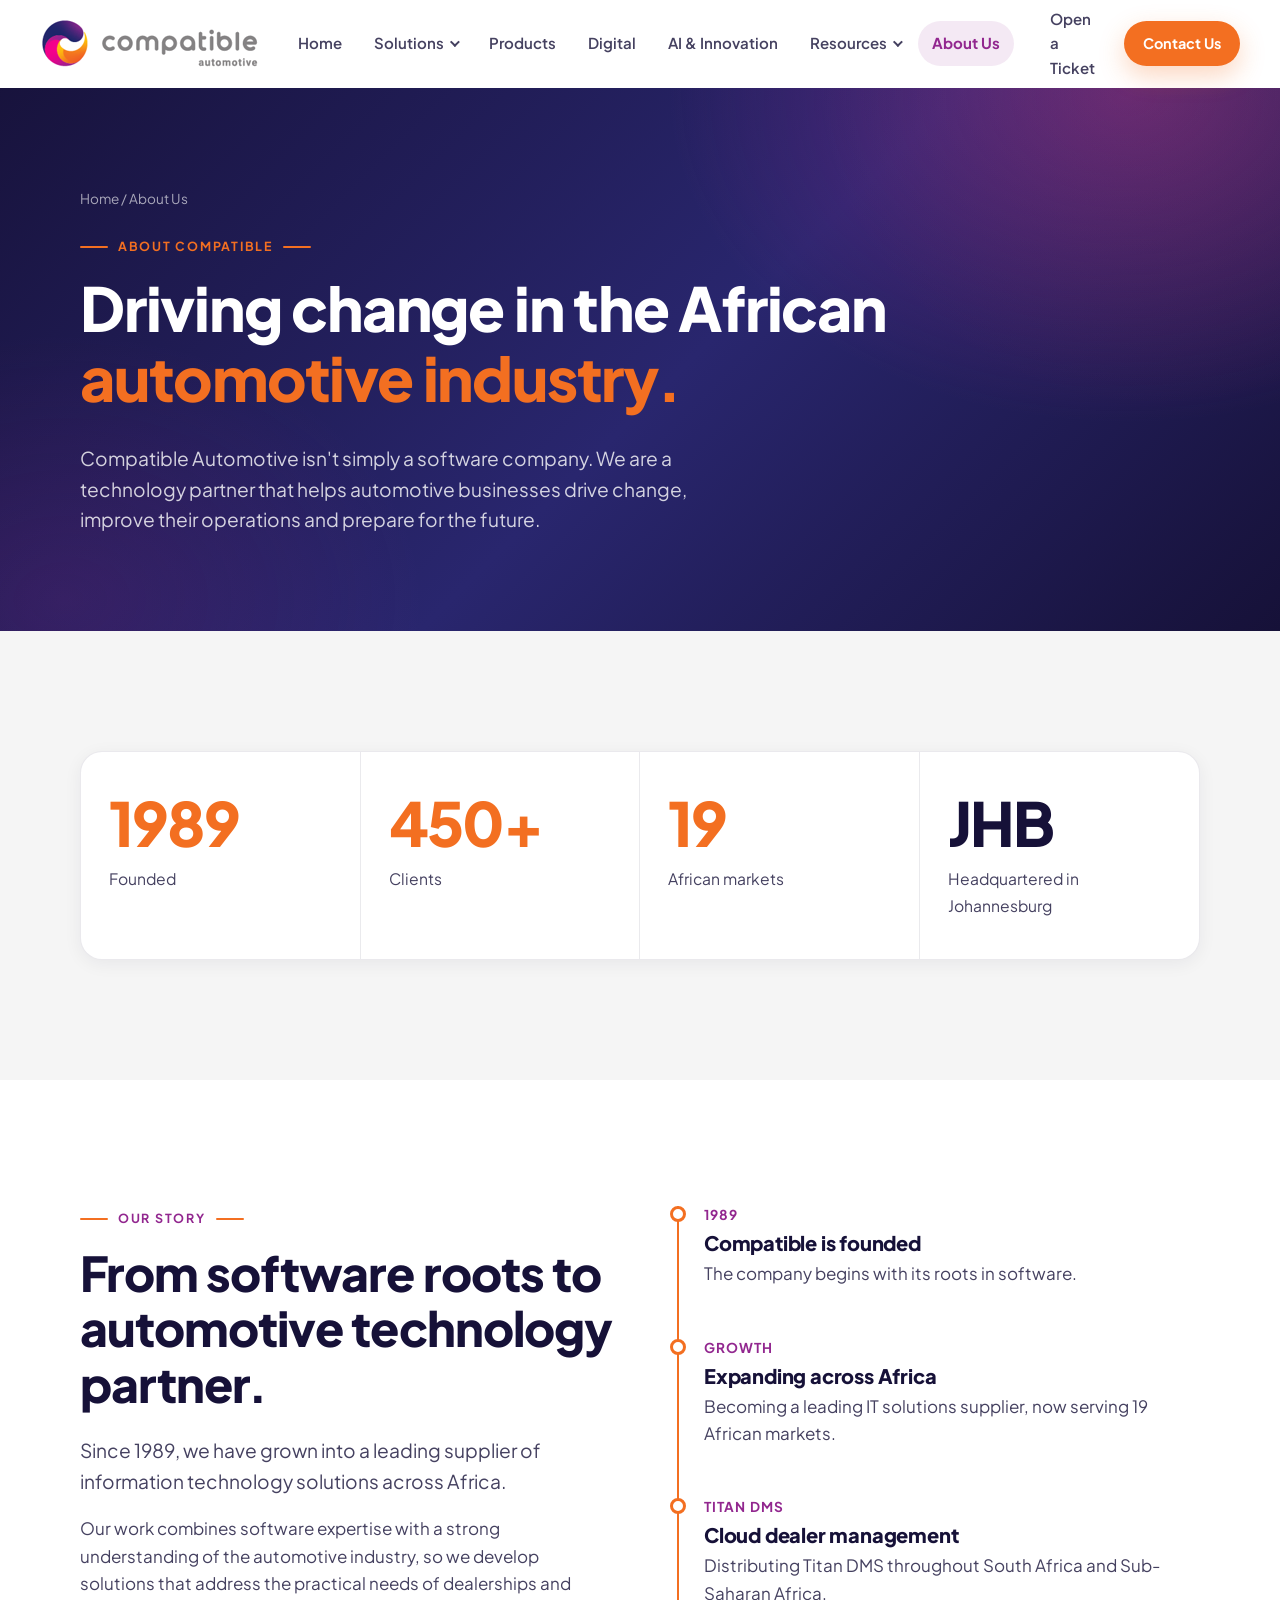
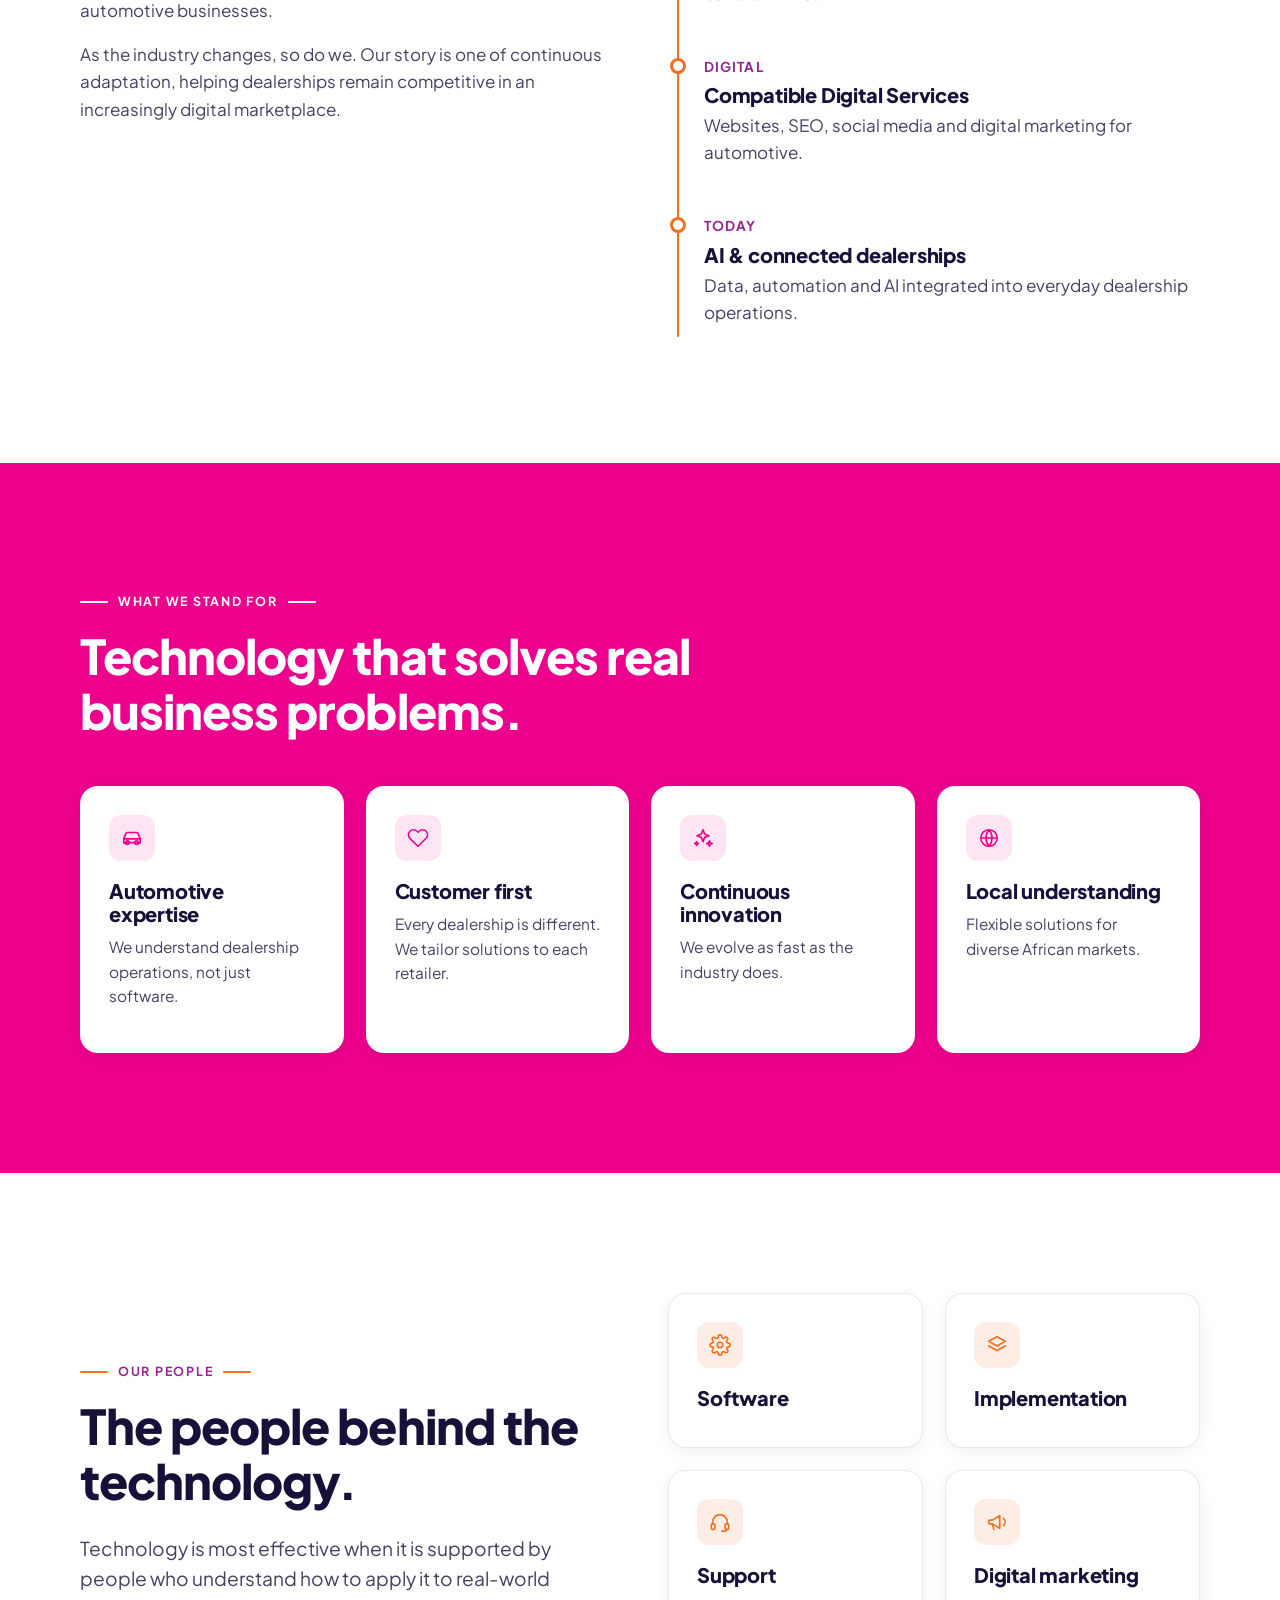
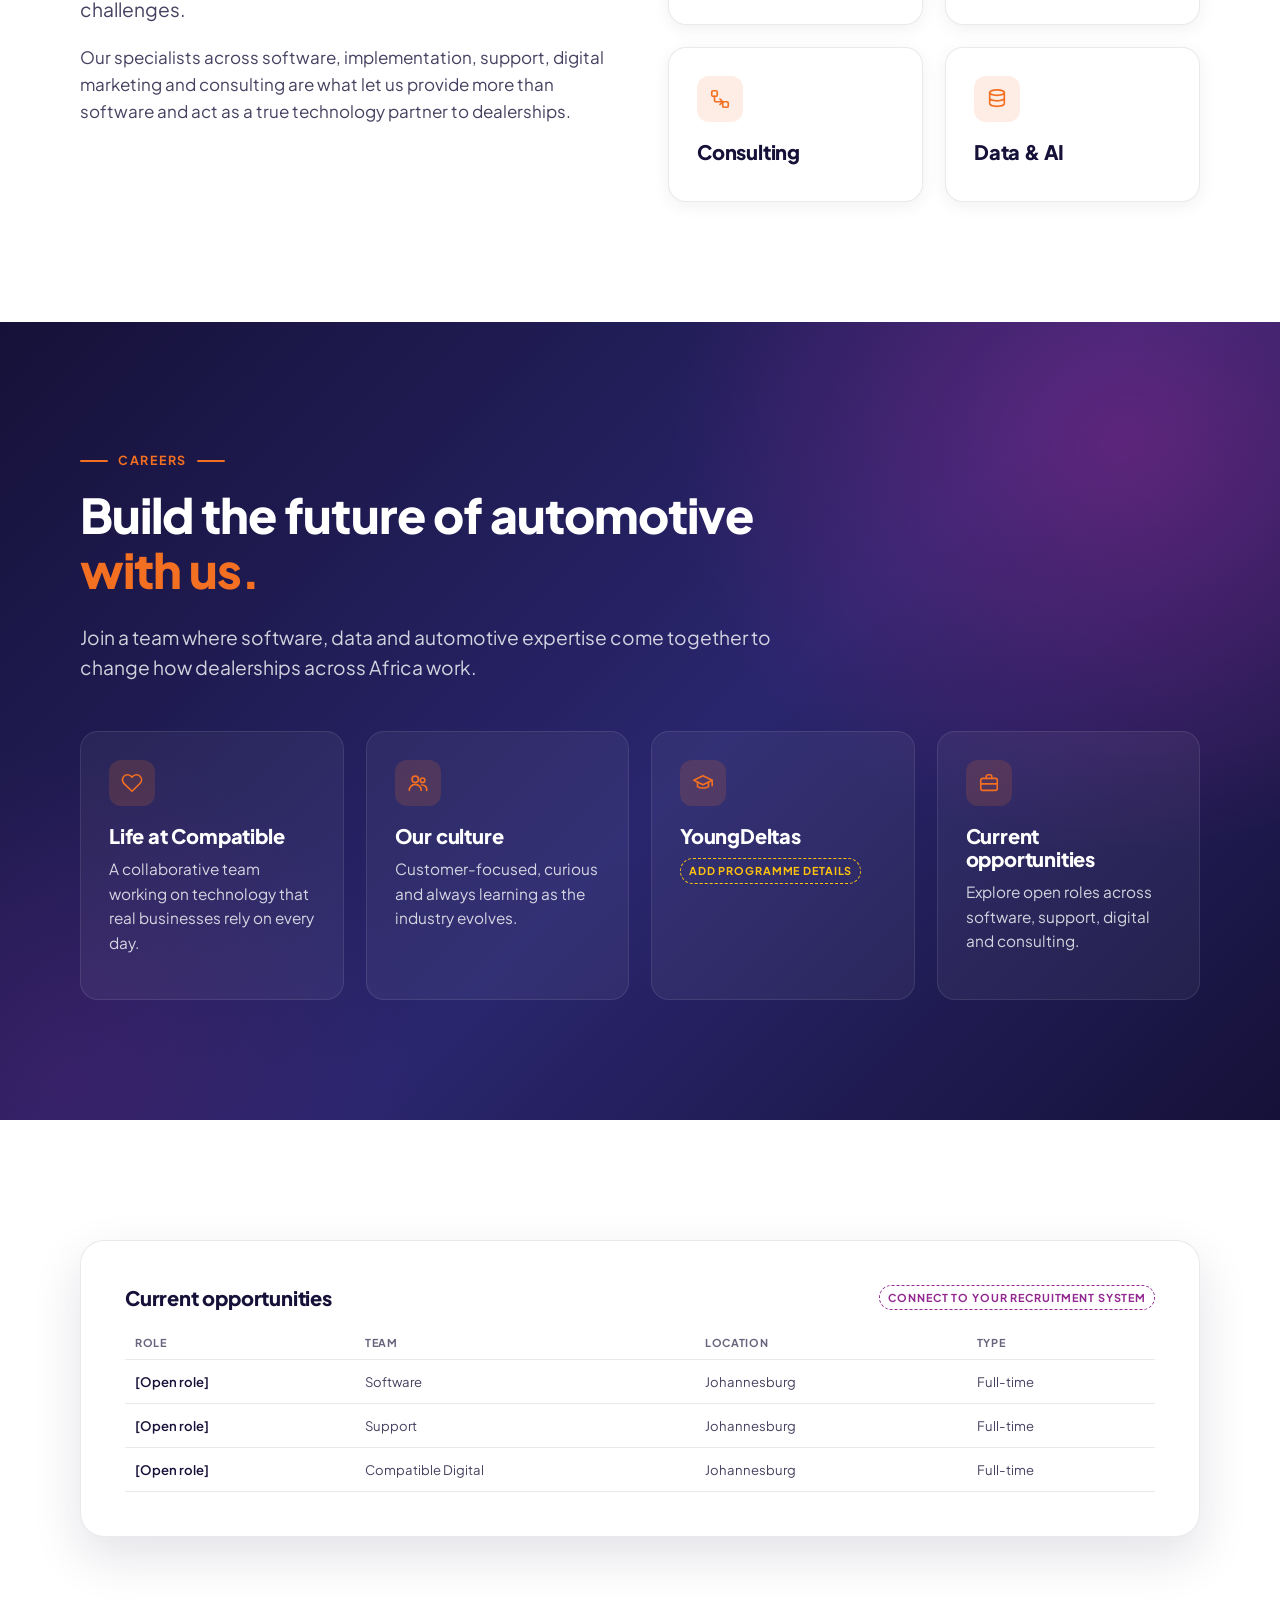
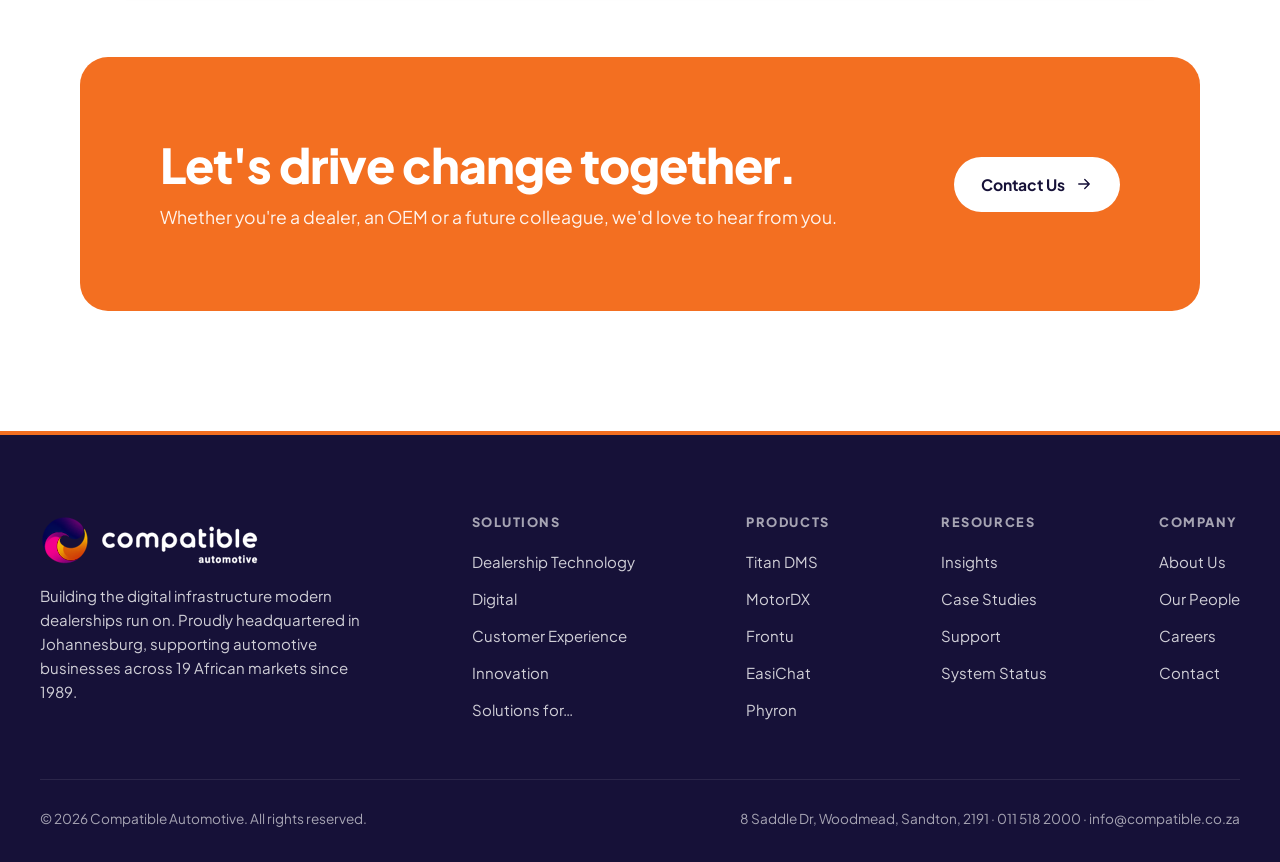
==== about.html @ 23cc9a50 "First commit" ====
<!doctype html>
<html lang="en-ZA" class="no-js">
<head>
  <meta charset="utf-8">
  <meta name="viewport" content="width=device-width, initial-scale=1">
  <title>About Us &amp; Careers | Compatible Automotive</title>
  <meta name="description" content="Founded in 1989 and headquartered in Johannesburg, Compatible Automotive supports 450+ clients across 19 African markets.">
  <meta name="theme-color" content="#ffffff">
  <link rel="icon" href="assets/logo-mark.png">
  <link rel="preconnect" href="https://fonts.googleapis.com">
  <link rel="preconnect" href="https://fonts.gstatic.com" crossorigin>
  <link href="https://fonts.googleapis.com/css2?family=Plus+Jakarta+Sans:wght@400;500;600;700;800&display=swap" rel="stylesheet">
  <link rel="stylesheet" href="css/styles.css">
</head>
<body data-page="about">
<div id="site-header"></div>

<main id="main">
  <section class="page-hero section--brand">
    <div class="container">
      <p class="breadcrumb"><a href="index.html">Home</a> / About Us</p>
      <span class="eyebrow">About Compatible</span>
      <h1>Driving change in the African <span class="accent-text">automotive industry.</span></h1>
      <p class="lead">Compatible Automotive isn't simply a software company. We are a technology partner that helps automotive businesses drive change, improve their operations and prepare for the future.</p>
    </div>
  </section>

  <section class="section section--alt">
    <div class="container">
      <div class="stats reveal">
        <div class="stat"><b class="accent-text">1989</b><span>Founded</span></div>
        <div class="stat"><b class="accent-text" data-count="450" data-suffix="+">450+</b><span>Clients</span></div>
        <div class="stat"><b class="accent-text" data-count="19">19</b><span>African markets</span></div>
        <div class="stat"><b>JHB</b><span>Headquartered in Johannesburg</span></div>
      </div>
    </div>
  </section>

  <!-- Story -->
  <section class="section">
    <div class="container split" style="align-items:start">
      <div class="reveal">
        <span class="eyebrow">Our story</span>
        <h2>From software roots to automotive technology partner.</h2>
        <p class="lead">Since 1989, we have grown into a leading supplier of information technology solutions across Africa.</p>
        <p>Our work combines software expertise with a strong understanding of the automotive industry, so we develop solutions that address the practical needs of dealerships and automotive businesses.</p>
        <p>As the industry changes, so do we. Our story is one of continuous adaptation, helping dealerships remain competitive in an increasingly digital marketplace.</p>
      </div>
      <div class="timeline reveal">
        <div class="tl-item"><b>1989</b><h3>Compatible is founded</h3><p>The company begins with its roots in software.</p></div>
        <div class="tl-item"><b>GROWTH</b><h3>Expanding across Africa</h3><p>Becoming a leading IT solutions supplier, now serving 19 African markets.</p></div>
        <div class="tl-item"><b>TITAN DMS</b><h3>Cloud dealer management</h3><p>Distributing Titan DMS throughout South Africa and Sub-Saharan Africa.</p></div>
        <div class="tl-item"><b>DIGITAL</b><h3>Compatible Digital Services</h3><p>Websites, SEO, social media and digital marketing for automotive.</p></div>
        <div class="tl-item"><b>TODAY</b><h3>AI &amp; connected dealerships</h3><p>Data, automation and AI integrated into everyday dealership operations.</p></div>
      </div>
    </div>
  </section>

  <!-- Values -->
  <section class="section section--pink">
    <div class="container">
      <div class="section-head reveal">
        <span class="eyebrow">What we stand for</span>
        <h2>Technology that solves real business problems.</h2>
      </div>
      <div class="grid grid-4">
        <div class="card reveal"><span class="ico" data-icon="car"></span><h3>Automotive expertise</h3><p>We understand dealership operations, not just software.</p></div>
        <div class="card reveal"><span class="ico" data-icon="heart"></span><h3>Customer first</h3><p>Every dealership is different. We tailor solutions to each retailer.</p></div>
        <div class="card reveal"><span class="ico" data-icon="ai"></span><h3>Continuous innovation</h3><p>We evolve as fast as the industry does.</p></div>
        <div class="card reveal"><span class="ico" data-icon="globe"></span><h3>Local understanding</h3><p>Flexible solutions for diverse African markets.</p></div>
      </div>
    </div>
  </section>

  <!-- People -->
  <section class="section" id="people">
    <div class="container split">
      <div class="reveal">
        <span class="eyebrow">Our people</span>
        <h2>The people behind the technology.</h2>
        <p class="lead">Technology is most effective when it is supported by people who understand how to apply it to real-world challenges.</p>
        <p>Our specialists across software, implementation, support, digital marketing and consulting are what let us provide more than software and act as a true technology partner to dealerships.</p>
      </div>
      <div class="grid grid-2 reveal">
        <div class="card"><span class="ico" data-icon="cog"></span><h3>Software</h3></div>
        <div class="card"><span class="ico" data-icon="layers"></span><h3>Implementation</h3></div>
        <div class="card"><span class="ico" data-icon="headset"></span><h3>Support</h3></div>
        <div class="card"><span class="ico" data-icon="megaphone"></span><h3>Digital marketing</h3></div>
        <div class="card"><span class="ico" data-icon="flow"></span><h3>Consulting</h3></div>
        <div class="card"><span class="ico" data-icon="data"></span><h3>Data &amp; AI</h3></div>
      </div>
    </div>
  </section>

  <!-- Careers -->
  <section class="section section--brand" id="careers">
    <div class="container">
      <div class="section-head reveal">
        <span class="eyebrow">Careers</span>
        <h2>Build the future of automotive <span class="accent-text">with us.</span></h2>
        <p class="lead">Join a team where software, data and automotive expertise come together to change how dealerships across Africa work.</p>
      </div>
      <div class="grid grid-4">
        <div class="card card--glow reveal"><span class="ico" data-icon="heart"></span><h3>Life at Compatible</h3><p>A collaborative team working on technology that real businesses rely on every day.</p></div>
        <div class="card card--glow reveal"><span class="ico" data-icon="users"></span><h3>Our culture</h3><p>Customer-focused, curious and always learning as the industry evolves.</p></div>
        <div class="card card--glow reveal"><span class="ico" data-icon="grad"></span><h3>YoungDeltas</h3><p><span class="ph">Add programme details</span></p></div>
        <div class="card card--glow reveal"><span class="ico" data-icon="briefcase"></span><h3>Current opportunities</h3><p>Explore open roles across software, support, digital and consulting.</p></div>
      </div>
    </div>
  </section>

  <section class="section">
    <div class="container">
      <div class="form-card reveal">
        <div class="screen-title" style="flex-wrap:wrap;gap:12px"><h3 style="margin:0">Current opportunities</h3><span class="ph">Connect to your recruitment system</span></div>
        <table class="table" style="margin-top:12px">
          <thead><tr><th>Role</th><th>Team</th><th>Location</th><th>Type</th></tr></thead>
          <tbody>
            <tr><td>[Open role]</td><td>Software</td><td>Johannesburg</td><td>Full-time</td></tr>
            <tr><td>[Open role]</td><td>Support</td><td>Johannesburg</td><td>Full-time</td></tr>
            <tr><td>[Open role]</td><td>Compatible Digital</td><td>Johannesburg</td><td>Full-time</td></tr>
          </tbody>
        </table>
      </div>
    </div>
  </section>

  <section class="section" style="padding-top:0">
    <div class="container">
      <div class="cta-band reveal">
        <div><h2>Let's drive change together.</h2><p>Whether you're a dealer, an OEM or a future colleague, we'd love to hear from you.</p></div>
        <div class="btn-row"><a href="contact.html" class="btn btn--light">Contact Us <span data-icon="arrow"></span></a></div>
      </div>
    </div>
  </section>
</main>

<div id="site-footer"></div>
<script src="js/main.js"></script>
</body>
</html>
---- css/styles.css ----
/* ==========================================================================
   Compatible Automotive — site styles
   Brand palette (from brand guide)
   ========================================================================== */
:root {
  --navy: #161138;        /* C100 M100 Y50 K50 */
  --indigo: #29266e;      /* C100 M100 Y18 K18 */
  --purple: #92278f;      /* C50 M100 Y0 K0 */
  --magenta: #ec008c;     /* C0 M100 Y0 K0 */
  --orange: #f36f21;      /* C0 M70 Y100 K0 */
  --yellow: #ffc20e;      /* C0 M25 Y100 K0 */
  --grey: #858384;        /* C10 M10 Y10 K50 */

  /* Page (light) */
  --bg: #ffffff;
  --bg-alt: color-mix(in srgb, #858384 8%, #fff);   /* light tint of brand grey */
  --surface: #ffffff;
  --surface-2: color-mix(in srgb, #858384 8%, #fff);
  --line: rgba(22, 17, 56, 0.09);
  --line-strong: rgba(22, 17, 56, 0.16);
  --text: var(--navy);
  --text-2: color-mix(in srgb, #161138 80%, #fff);   /* navy tints */
  --text-3: color-mix(in srgb, #161138 65%, #fff);

  /* Dark product-UI surfaces (mock screens, footer) */
  --ui-1: #29266e;
  --ui-2: #161138;

  --accent: var(--orange);
  --accent-text: #92278f;   /* brand purple for small labels: brand orange is too faint as small text on white */
  --accent-soft: rgba(243, 111, 33, .12);

  --radius: 18px;
  --radius-sm: 10px;
  --shadow: 0 20px 50px rgba(22, 17, 56, .12);
  --shadow-sm: 0 4px 18px rgba(22, 17, 56, .06);
  --max: 1200px;
  --gutter: clamp(16px, 4vw, 40px);
  --header-h: 88px;

  --font: "Plus Jakarta Sans", system-ui, -apple-system, "Segoe UI", Roboto, sans-serif;
}

/* Dark scope: product mock-ups and footer keep the navy look */
.dash, .screen, .site-footer, .orbit-core, .section--brand {
  --text: #ffffff;
  --text-2: rgba(255, 255, 255, .8);
  --text-3: rgba(255, 255, 255, .62);
  --line: rgba(255, 255, 255, 0.09);
  --line-strong: rgba(255, 255, 255, 0.18);
  color: var(--text);
}

*, *::before, *::after { box-sizing: border-box; }
html { scroll-behavior: smooth; scroll-padding-top: calc(var(--header-h) + 16px); }
body {
  margin: 0;
  font-family: var(--font);
  font-size: 17px;
  line-height: 1.6;
  color: var(--text);
  background: var(--bg);
  -webkit-font-smoothing: antialiased;
  overflow-x: hidden;
}
img, svg { max-width: 100%; display: block; }
a { color: inherit; text-decoration: none; }
button, input, select, textarea { font: inherit; color: inherit; }
h1, h2, h3, h4 { line-height: 1.15; margin: 0 0 .5em; letter-spacing: -0.02em; font-weight: 800; }
h1 { font-size: clamp(2.4rem, 6vw, 4.4rem); }
h2 { font-size: clamp(1.9rem, 4vw, 3rem); }
h3 { font-size: 1.25rem; letter-spacing: -0.01em; }
p { margin: 0 0 1em; color: var(--text-2); }
ul { padding-left: 1.2em; }
:focus-visible { outline: 2px solid var(--indigo); outline-offset: 3px; border-radius: 4px; }

.container { width: 100%; max-width: var(--max); margin: 0 auto; padding: 0 var(--gutter); }
.section { padding: clamp(64px, 10vw, 120px) 0; position: relative; }
.section--alt { background: var(--bg-alt); }
.section--indigo { background: linear-gradient(180deg, var(--bg-alt), color-mix(in srgb, #29266e 7%, #fff)); }
/* Brand purple sections (same gradient family as the hero) */
.section--brand {
  background:
    radial-gradient(55% 80% at 88% 15%, rgba(146, 39, 143, .5), transparent 65%),
    radial-gradient(40% 60% at 5% 95%, rgba(146, 39, 143, .18), transparent 70%),
    linear-gradient(135deg, #161138, #29266e 55%, #161138);
}
/* Brand section with a photo behind a navy/purple wash (homepage AI section) */
.section--ai {
  background:
    linear-gradient(180deg, rgba(22, 17, 56, .88) 0%, rgba(22, 17, 56, .7) 45%, rgba(41, 38, 110, .45) 100%),
    radial-gradient(55% 80% at 88% 15%, rgba(146, 39, 143, .45), transparent 65%),
    url("../assets/ai-bg.jpg") center bottom / cover no-repeat,
    #161138;
}
.section--ai .card { background: rgba(22, 17, 56, .6); -webkit-backdrop-filter: blur(8px); backdrop-filter: blur(8px); }
.section--brand .eyebrow { color: var(--orange); }
.section--brand .card { background: rgba(255, 255, 255, .05); border-color: var(--line); box-shadow: none; }
.section--brand .card:hover { border-color: var(--line-strong); box-shadow: 0 20px 50px rgba(0, 0, 0, .3); }
.section--brand .card--glow:hover { border-color: var(--accent); }
.section--brand .ico { background: rgba(243, 111, 33, .16); color: var(--orange); }
.section--brand .stats { background: rgba(255, 255, 255, .04); box-shadow: none; }
.section--brand .btn--ghost { background: transparent; color: #fff; border-color: var(--line-strong); }
.section--brand .btn--ghost:hover { border-color: #fff; }
.section--brand .ph { color: #ffc20e; border-color: #ffc20e; }
.section--brand .badge { background: rgba(255, 255, 255, .08); color: #fff; }
.section--brand .breadcrumb a:hover { color: var(--orange); }
.section--brand .tl-item b, .section--brand .case dt { color: var(--orange); }
.section--brand .case-top { background: rgba(255, 255, 255, .06); }

/* Pink and orange sections. White cards inside them keep the normal light-theme text colours. */
.section--pink {
  --text: #fff; --text-2: rgba(255, 255, 255, .92); --text-3: rgba(255, 255, 255, .78);
  --line: rgba(255, 255, 255, .2); --line-strong: rgba(255, 255, 255, .4);
  background: #ec008c;
  color: var(--text);
}
.section--orange {
  --text: var(--navy); --text-2: rgba(22, 17, 56, .86); --text-3: rgba(22, 17, 56, .72);
  --line: rgba(22, 17, 56, .14); --line-strong: rgba(22, 17, 56, .28);
  background: var(--orange); /* navy text: white on this orange is too faint */
  color: var(--text);
}
.section--pink .card, .section--orange .card {
  --text: var(--navy); --text-2: color-mix(in srgb, #161138 80%, #fff);   /* navy tints */ --text-3: color-mix(in srgb, #161138 65%, #fff);
  --line: rgba(22, 17, 56, .09); --line-strong: rgba(22, 17, 56, .16);
  color: var(--text); background: #fff; border-color: transparent;
}
.section--pink .eyebrow, .section--orange .eyebrow { color: var(--text); }
.section--pink .eyebrow::before, .section--pink .eyebrow::after { background: #fff; }
.section--orange .eyebrow::before, .section--orange .eyebrow::after { background: var(--navy); }
.section--pink .accent-text { color: var(--navy); }
.section--orange .accent-text { color: #fff; }
.section--pink .btn--primary, .section--orange .btn--primary { background: var(--navy); box-shadow: 0 10px 26px rgba(22, 17, 56, .3); }
.section--pink .link-arrow::after { color: #fff; }
.section--orange .link-arrow::after { color: var(--navy); }
.section--pink .card .link-arrow::after { color: var(--magenta); }
.section--pink .check-list li::before { background: rgba(255, 255, 255, .22); color: #fff; }
.section--orange .check-list li::before { background: rgba(22, 17, 56, .12); color: var(--navy); }
/* keep pink sections free of orange accents */
.section--pink .ico { background: rgba(236, 0, 140, .1); color: #ec008c; }
.section--pink .card li::before { background: var(--magenta); }
.section--pink .card--glow:hover { border-color: var(--magenta); }
.section--pink .ph { color: #fff; border-color: #fff; }
.section--pink .card .ph { color: var(--purple); border-color: var(--purple); }
.section--pink .ba-label.r { background: var(--navy); }
.section--orange .card--glow:hover { border-color: var(--navy); }

.section-head { max-width: 760px; margin-bottom: 48px; }
.section-head.center { margin-left: auto; margin-right: auto; text-align: center; }
.lead { font-size: 1.2rem; color: var(--text-2); }

.eyebrow {
  display: inline-flex; align-items: center; gap: 10px;
  font-size: .78rem; font-weight: 700; letter-spacing: .14em; text-transform: uppercase;
  color: var(--accent-text); margin-bottom: 16px;
}
.eyebrow::before, .eyebrow::after { content: ""; width: 28px; height: 2px; background: var(--accent); border-radius: 2px; }

.accent-text { color: var(--accent); }

/* Placeholder marker — for content that must be replaced with real material */
.ph {
  display: inline-block; font-size: .68rem; font-weight: 700; letter-spacing: .08em; text-transform: uppercase;
  padding: 3px 8px; border-radius: 999px; border: 1px dashed var(--purple); color: var(--purple);
  vertical-align: middle; max-width: 100%;
}

/* ---------- Buttons ---------- */
.btn {
  display: inline-flex; align-items: center; justify-content: center; gap: 10px;
  padding: 14px 26px; border-radius: 999px; font-weight: 700; font-size: .98rem;
  border: 1px solid transparent; cursor: pointer; transition: transform .2s, box-shadow .2s, background .2s, border-color .2s;
  white-space: nowrap;
}
.btn svg { width: 18px; height: 18px; transition: transform .2s; }
.btn:hover svg { transform: translateX(3px); }
.btn--primary { background: var(--accent); color: #fff; box-shadow: 0 10px 26px rgba(243, 111, 33, .28); }
.btn--primary:hover { transform: translateY(-2px); box-shadow: 0 14px 34px rgba(243, 111, 33, .4); }
.btn--ghost { border-color: var(--line-strong); color: var(--text); background: #fff; }
.btn--ghost:hover { border-color: var(--navy); }
.btn--sm { padding: 10px 18px; font-size: .9rem; }
.btn-row { display: flex; flex-wrap: wrap; gap: 14px; }

.link-arrow { display: inline-flex; align-items: center; gap: 6px; font-weight: 700; color: var(--text); }
.link-arrow::after { content: "→"; color: var(--accent); transition: transform .2s; }
.link-arrow:hover::after { transform: translateX(4px); }

/* ---------- Header ---------- */
.site-header {
  position: fixed; inset: 0 0 auto 0; z-index: 100; height: var(--header-h);
  background: #fff;
  border-bottom: 1px solid transparent; transition: border-color .3s, background .3s, box-shadow .3s;
}
.site-header.scrolled { border-bottom-color: var(--line); box-shadow: var(--shadow-sm); }
.site-header .container { height: 100%; display: flex; align-items: center; gap: 24px; max-width: none; }

.brand { display: flex; align-items: center; flex-shrink: 0; }
.brand img { height: 51px; width: auto; }

.main-nav { display: flex; align-items: center; gap: 4px; margin-left: auto; }
.main-nav > a, .nav-item > button {
  padding: 10px 14px; border-radius: 999px; font-size: .94rem; font-weight: 600; color: var(--text-2);
  background: none; border: 0; cursor: pointer; transition: color .2s, background .2s; display: inline-flex; align-items: center; gap: 6px; white-space: nowrap;
}
.main-nav > a:hover, .nav-item > button:hover { color: var(--text); background: var(--bg-alt); }
/* Current page: purple pill so it reads differently from the grey hover */
.main-nav > a.active, .nav-item.active > button, .header-actions .support-link.active {
  color: var(--purple); background: rgba(146, 39, 143, .1); font-weight: 700;
}
.nav-item { position: relative; }
.nav-item > button::after { content: ""; width: 7px; height: 7px; border-right: 2px solid currentColor; border-bottom: 2px solid currentColor; transform: rotate(45deg) translateY(-2px); }
.mega {
  position: absolute; top: calc(100% + 12px); left: 50%; transform: translateX(-50%) translateY(8px);
  width: min(720px, 90vw); padding: 22px; border-radius: var(--radius);
  background: #fff; border: 1px solid var(--line); box-shadow: var(--shadow);
  display: grid; grid-template-columns: repeat(2, 1fr); gap: 6px;
  opacity: 0; visibility: hidden; transition: opacity .2s, transform .2s, visibility .2s;
}
.nav-item.open .mega, .nav-item:hover .mega { opacity: 1; visibility: visible; transform: translateX(-50%) translateY(0); }
.mega a { display: flex; gap: 14px; padding: 14px; border-radius: 12px; transition: background .2s; }
.mega a:hover { background: var(--bg-alt); }
.mega .ico { flex-shrink: 0; }
.mega strong { display: block; font-size: .96rem; color: var(--text); }
.mega span { font-size: .85rem; color: var(--text-3); line-height: 1.4; }

.header-actions { display: flex; align-items: center; gap: 10px; }
.header-actions .support-link { font-size: .94rem; font-weight: 600; color: var(--text-2); padding: 10px 12px; }
.header-actions .support-link { border-radius: 999px; }
.header-actions .support-link:hover { color: var(--text); background: var(--bg-alt); }

.nav-toggle { display: none; background: none; border: 1px solid var(--line-strong); border-radius: 10px; width: 44px; height: 44px; cursor: pointer; margin-left: auto; }
.nav-toggle span { display: block; width: 20px; height: 2px; background: var(--navy); margin: 4px auto; transition: transform .3s, opacity .3s; }
.nav-open .nav-toggle span:nth-child(1) { transform: translateY(6px) rotate(45deg); }
.nav-open .nav-toggle span:nth-child(2) { opacity: 0; }
.nav-open .nav-toggle span:nth-child(3) { transform: translateY(-6px) rotate(-45deg); }

@media (max-width: 1279px) {
  .nav-toggle { display: block; }
  .main-nav, .header-actions { display: none; }
  .nav-open .main-nav {
    display: flex; flex-direction: column; align-items: stretch; gap: 2px;
    position: fixed; top: var(--header-h); left: 0; right: 0; bottom: 0; overflow-y: auto;
    background: var(--bg); padding: 20px var(--gutter) 120px; margin: 0;
  }
  .nav-open .main-nav > a, .nav-open .nav-item > button { width: 100%; justify-content: space-between; font-size: 1.1rem; padding: 14px 12px; border-radius: 10px; }
  .nav-open .mega { position: static; transform: none; width: auto; opacity: 1; visibility: visible; display: none; grid-template-columns: 1fr; box-shadow: none; margin: 4px 0 10px; padding: 8px; background: var(--bg-alt); }
  .nav-open .nav-item.open .mega { display: grid; transform: none; }
  .nav-open .nav-item:hover .mega { transform: none; }
  .nav-open .header-actions {
    display: flex; position: fixed; left: 0; right: 0; bottom: 0; padding: 16px var(--gutter);
    background: #fff; border-top: 1px solid var(--line); justify-content: space-between; z-index: 2;
  }
  body.nav-open { overflow: hidden; }
}

/* ---------- Icons ---------- */
.ico {
  width: 46px; height: 46px; border-radius: 12px; display: grid; place-items: center;
  background: var(--accent-soft); color: var(--orange);
}
.ico svg { width: 22px; height: 22px; }
.ico--lg { width: 58px; height: 58px; border-radius: 16px; }
.ico--lg svg { width: 28px; height: 28px; }

/* ---------- Hero ---------- */
/* Full-bleed hero: photo (assets/hero.jpg) under a brand colour wash.
   Without a photo, the layered navy/indigo/purple glow stands in for it. */
.hero {
  position: relative; overflow: hidden; display: flex; align-items: center;
  padding: calc(var(--header-h) + clamp(48px, 6vw, 80px)) 0 clamp(80px, 8vw, 104px);
  background: var(--navy); color: #fff;
}
.hero-bg {
  position: absolute; inset: 0;
  background:
    radial-gradient(40% 55% at 8% 10%, rgba(146, 39, 143, .25), transparent 70%),
    radial-gradient(55% 75% at 82% 35%, rgba(146, 39, 143, .55), transparent 65%),
    linear-gradient(135deg, #161138, #29266e 55%, #161138);
}
/* Photo sits on the right and fades in from the left, keeping the text area calm */
.hero-photo {
  position: absolute; top: 0; right: 0; width: 62%; height: 100%; object-fit: cover; object-position: 65% center;
  -webkit-mask-image: linear-gradient(90deg, transparent 0%, #000 45%); mask-image: linear-gradient(90deg, transparent 0%, #000 45%);
}
/* Brand colour wash over everything */
.hero-bg::after {
  content: ""; position: absolute; inset: 0;
  background: linear-gradient(90deg, rgba(22, 17, 56, .85) 0%, rgba(22, 17, 56, .6) 40%, rgba(41, 38, 110, .25) 65%, rgba(41, 38, 110, .05) 90%);
}
.hero-content { position: relative; z-index: 1; }
.hero-title { font-size: clamp(2.6rem, 5.6vw, 5.25rem); line-height: 1.02; letter-spacing: -0.035em; max-width: 900px; margin: 0 0 .35em; color: #fff; }
.hero-sub { font-size: clamp(1.6rem, 3.2vw, 2.6rem); font-weight: 800; letter-spacing: -0.02em; line-height: 1.15; color: #fff; margin: 0 0 1em; }
.hero-text { font-size: clamp(1.05rem, 1.4vw, 1.25rem); line-height: 1.6; color: rgba(255, 255, 255, .88); max-width: 660px; margin: 0 0 40px; }
.btn--white { background: #fff; color: var(--navy); }
.btn--white:hover { transform: translateY(-2px); box-shadow: 0 12px 30px rgba(0, 0, 0, .25); }
.hero-link { display: inline-flex; align-items: center; padding: 14px 8px; font-weight: 700; color: #fff; text-decoration: underline; text-underline-offset: 6px; text-decoration-color: rgba(255, 255, 255, .45); }
.hero-link:hover { text-decoration-color: #fff; }
.hero-scroll {
  position: absolute; left: 50%; bottom: 22px; transform: translateX(-50%); z-index: 1;
  width: 48px; height: 48px; display: grid; place-items: center; color: #fff; animation: bob 2.2s ease-in-out infinite;
}
.hero-scroll svg { width: 28px; height: 28px; transform: rotate(90deg); }
@keyframes bob { 50% { transform: translateX(-50%) translateY(6px); } }

.page-hero { padding: calc(var(--header-h) + clamp(56px, 8vw, 100px)) 0 clamp(48px, 6vw, 80px); position: relative; overflow: hidden; }
.page-hero::before {
  content: ""; position: absolute; width: 760px; height: 760px; right: -260px; top: -320px; border-radius: 50%;
  background: radial-gradient(circle, rgba(243, 111, 33, .10), transparent 65%); pointer-events: none;
}
.page-hero .container { position: relative; z-index: 1; }
.page-hero h1 { max-width: 880px; font-size: clamp(2.2rem, 5vw, 3.8rem); }
.page-hero .lead { max-width: 680px; }
.breadcrumb { font-size: .85rem; color: var(--text-3); margin-bottom: 18px; }
.breadcrumb a:hover { color: var(--accent-text); }

/* ---------- Dashboard mock (hero visual) ---------- */
.dash {
  background: linear-gradient(160deg, var(--ui-1), var(--ui-2)); border: 1px solid var(--line-strong);
  border-radius: 22px; box-shadow: var(--shadow); overflow: hidden; position: relative;
}
.dash-bar { display: flex; align-items: center; gap: 8px; padding: 14px 18px; border-bottom: 1px solid var(--line); }
.dash-bar i { width: 10px; height: 10px; border-radius: 50%; background: rgba(255, 255, 255, .18); }
.dash-bar span { margin-left: 10px; font-size: .8rem; color: var(--text-3); font-weight: 600; }
.dash-body { display: grid; grid-template-columns: 120px 1fr; min-height: 330px; }
.dash-side { border-right: 1px solid var(--line); padding: 16px 10px; display: flex; flex-direction: column; gap: 4px; }
.dash-side span { font-size: .76rem; padding: 7px 10px; border-radius: 8px; color: var(--text-3); font-weight: 600; }
.dash-side span.on { background: rgba(243, 111, 33, .2); color: #fff; }
.dash-main { padding: 18px; display: grid; gap: 14px; grid-template-columns: repeat(3, 1fr); align-content: start; }
.kpi { background: rgba(255, 255, 255, .04); border: 1px solid var(--line); border-radius: 12px; padding: 12px; }
.kpi small { display: block; font-size: .68rem; color: var(--text-3); font-weight: 600; text-transform: uppercase; letter-spacing: .06em; }
.kpi b { font-size: 1.25rem; }
.kpi em { font-style: normal; font-size: .72rem; color: var(--yellow); margin-left: 4px; }
.chart { grid-column: 1 / -1; background: rgba(255, 255, 255, .03); border: 1px solid var(--line); border-radius: 12px; padding: 14px; }
.chart-head { display: flex; justify-content: space-between; font-size: .75rem; color: var(--text-3); margin-bottom: 10px; font-weight: 600; }
.bars { display: flex; align-items: flex-end; gap: 8px; height: 120px; }
.bars i { flex: 1; border-radius: 6px 6px 2px 2px; background: var(--accent); opacity: .85; transform-origin: bottom; animation: grow 1.2s cubic-bezier(.2, .8, .2, 1) both; }
.bars i:nth-child(odd) { opacity: .55; }
@keyframes grow { from { transform: scaleY(0); } }
.dash-list { grid-column: 1 / -1; display: grid; gap: 8px; }
.dash-row { display: grid; grid-template-columns: 1fr auto auto; gap: 12px; align-items: center; font-size: .78rem; padding: 9px 12px; border-radius: 10px; background: rgba(255, 255, 255, .03); }
.dash-row span { color: var(--text-2); }

/* Status pills: readable on white by default, brighter inside dark mock screens */
.pill { font-size: .66rem; font-weight: 700; padding: 3px 8px; border-radius: 999px; }
.pill--green { background: rgba(41, 38, 110, .1); color: #29266e; }
.pill--yellow { background: rgba(255, 194, 14, .3); color: #161138; }
.pill--pink { background: rgba(236, 0, 140, .1); color: #ec008c; }
.dash .pill--green, .screen .pill--green { background: rgba(255, 255, 255, .14); color: #fff; }
.dash .pill--yellow, .screen .pill--yellow { background: rgba(255, 194, 14, .15); color: var(--yellow); }
.dash .pill--pink, .screen .pill--pink { background: #ec008c; color: #fff; }


/* ---------- Cards & grids ---------- */
.grid { display: grid; gap: 22px; }
.grid-2 { grid-template-columns: repeat(2, 1fr); }
.grid-3 { grid-template-columns: repeat(3, 1fr); }
.grid-4 { grid-template-columns: repeat(4, 1fr); }

.card {
  background: var(--surface); border: 1px solid var(--line); border-radius: var(--radius); padding: 28px; position: relative;
  box-shadow: var(--shadow-sm); transition: transform .3s, border-color .3s, box-shadow .3s;
}
.card:hover { transform: translateY(-4px); box-shadow: var(--shadow); }
.card h3 { margin-top: 18px; }
.card p { font-size: .96rem; }
.card ul { margin: 0 0 18px; padding: 0; list-style: none; display: grid; gap: 8px; }
.card li { font-size: .94rem; color: var(--text-2); display: flex; gap: 10px; align-items: baseline; }
.card li::before { content: ""; width: 6px; height: 6px; border-radius: 50%; background: var(--accent); flex-shrink: 0; transform: translateY(-2px); }
.card--glow:hover { border-color: var(--accent); }

.product-card { display: flex; flex-direction: column; }
.product-card .product-links { margin-top: auto; }
.product-card { padding: 0; overflow: hidden; }
.product-card > :not(.product-logo) { margin-left: 28px; margin-right: 28px; }
.product-card > :last-child { margin-bottom: 28px; }
.product-logo { height: 132px; display: grid; place-items: center; background: var(--bg-alt); border-bottom: 1px solid var(--line); margin-bottom: 24px; }
.product-logo img { max-height: 52px; max-width: 62%; width: auto; height: auto; }
/* Partner logo panels match the background of each partner's own logo file */
.product-logo--easichat { background: #fdbb05; border-bottom-color: transparent; }
.product-logo--phyron { background: #e9e9e9; border-bottom-color: transparent; }
.product-logo--dark { background: #161138; border-bottom-color: transparent; }
.product-tag { align-self: flex-start; font-size: .72rem; font-weight: 800; letter-spacing: .1em; text-transform: uppercase; color: var(--accent-text); background: rgba(146, 39, 143, .1); padding: 6px 12px; border-radius: 999px; }
.product-card h3 { font-size: 1.35rem; margin-top: 14px; margin-bottom: 10px; }
.product-links { display: flex; flex-wrap: wrap; gap: 24px; padding-top: 6px; }

.card-num { font-size: .8rem; font-weight: 800; color: var(--text-3); letter-spacing: .1em; }

/* ---------- Interactive dealership ---------- */
.dealership { display: grid; grid-template-columns: 1.1fr 1fr; gap: 48px; align-items: center; }
.orbit { position: relative; aspect-ratio: 1; max-width: 560px; width: 100%; margin: 0 auto; }
.orbit svg.links { position: absolute; inset: 0; width: 100%; height: 100%; }
.orbit svg.links circle { fill: none; stroke: var(--line-strong); stroke-dasharray: 4 8; }
.orbit svg.links line { stroke: var(--line-strong); stroke-width: 1.2; transition: stroke .3s; }
.orbit svg.links line.on { stroke: var(--accent); stroke-width: 2.4; }
.orbit-core {
  position: absolute; left: 50%; top: 50%; width: 30%; aspect-ratio: 1; transform: translate(-50%, -50%);
  border-radius: 50%; background: radial-gradient(circle at 30% 30%, var(--indigo), var(--navy));
  display: grid; place-items: center; text-align: center;
  box-shadow: 0 0 0 10px rgba(22, 17, 56, .05), 0 20px 50px rgba(22, 17, 56, .25);
}
.orbit-core img { width: 42%; margin: 0 auto 6px; }
.orbit-core span { font-size: clamp(.62rem, 1.4vw, .8rem); font-weight: 700; color: var(--text-2); line-height: 1.2; display: block; }
.node {
  position: absolute; transform: translate(-50%, -50%); display: flex; flex-direction: column; align-items: center; gap: 8px;
  background: none; border: 0; cursor: pointer; padding: 0; width: 96px;
}
.node .bubble {
  width: clamp(50px, 9vw, 68px); aspect-ratio: 1; border-radius: 50%; display: grid; place-items: center;
  background: #fff; color: var(--indigo); border: 1px solid var(--line-strong); box-shadow: var(--shadow-sm);
  transition: transform .3s, background .3s, box-shadow .3s, color .3s;
}
.node .bubble svg { width: 44%; height: 44%; }
.node .label { font-size: clamp(.7rem, 1.6vw, .85rem); font-weight: 700; color: var(--text-2); transition: color .3s; }
.node:hover .bubble { transform: scale(1.08); }
.node.active .bubble { background: var(--accent); color: #fff; border-color: transparent; box-shadow: 0 0 0 6px rgba(243, 111, 33, .15), 0 10px 26px rgba(243, 111, 33, .35); transform: scale(1.12); }
.node.active .label { color: var(--text); }
.node-panel {
  background: #fff; border: 1px solid var(--line);
  border-radius: 22px; padding: clamp(24px, 4vw, 40px); box-shadow: var(--shadow); min-height: 420px;
}
.node-panel .tag { font-size: .78rem; font-weight: 700; color: var(--accent-text); letter-spacing: .1em; text-transform: uppercase; }
.node-panel h3 { font-size: clamp(1.5rem, 3vw, 2rem); margin: 10px 0 12px; }
.node-panel ul { list-style: none; padding: 0; margin: 20px 0 28px; display: grid; gap: 10px; }
.node-panel li { display: flex; gap: 12px; align-items: flex-start; color: var(--text-2); font-size: .97rem; }
.node-panel li svg { width: 20px; height: 20px; flex-shrink: 0; color: var(--accent); margin-top: 3px; }
.node-panel .fade { animation: fadeUp .45s ease both; }
@keyframes fadeUp { from { opacity: 0; transform: translateY(10px); } }
.hint { font-size: .85rem; font-weight: 700; color: var(--text-3); text-align: center; margin-top: 14px; }
.ba + .hint { font-size: 1rem; font-weight: 800; color: var(--text); }

/* ---------- Stats ---------- */
.stats { display: grid; grid-template-columns: repeat(4, 1fr); gap: 0; border: 1px solid var(--line); border-radius: 22px; overflow: hidden; background: #fff; box-shadow: var(--shadow-sm); }
.stat { padding: 40px 28px; border-right: 1px solid var(--line); }
.stat:last-child { border-right: 0; }
.stat b { display: block; font-size: clamp(2.6rem, 5vw, 3.8rem); font-weight: 800; letter-spacing: -0.03em; line-height: 1; margin-bottom: 12px; }
.stat span { color: var(--text-2); font-size: .98rem; }

/* ---------- Tabs (roles / modules) ---------- */
.tabs { display: flex; flex-wrap: wrap; gap: 10px; margin-bottom: 36px; }
.tab {
  padding: 12px 20px; border-radius: 999px; border: 1px solid var(--line-strong); background: #fff;
  font-weight: 700; font-size: .94rem; color: var(--text-2); cursor: pointer; transition: all .25s;
}
.tab:hover { color: var(--text); border-color: var(--navy); }
.tab[aria-selected="true"] { background: var(--accent); border-color: transparent; color: #fff; }
.tab-panel:not(.active) { display: none; }
.tab-panel.active { display: grid; animation: fadeUp .45s ease both; }
.role-panel { grid-template-columns: 1fr 1fr; gap: 40px; align-items: center; }
.role-panel h3 { font-size: clamp(1.6rem, 3vw, 2.2rem); }
.check-list { list-style: none; padding: 0; margin: 0 0 26px; display: grid; gap: 12px; }
.check-list li { display: flex; gap: 12px; color: var(--text-2); }
.check-list li::before {
  content: "✓"; flex-shrink: 0; width: 24px; height: 24px; border-radius: 50%; display: grid; place-items: center;
  font-size: .75rem; font-weight: 800; background: var(--accent-soft); color: var(--orange);
}
.role-visual { border-radius: 22px; padding: 28px; background: var(--bg-alt); border: 1px solid var(--line); display: grid; gap: 14px; }
.metric-row { display: flex; justify-content: space-between; align-items: center; padding: 14px 16px; border-radius: 12px; background: #fff; box-shadow: var(--shadow-sm); font-size: .92rem; color: var(--text-2); }
.metric-row b { color: var(--text); }
.meter { height: 8px; border-radius: 99px; background: rgba(22, 17, 56, .08); overflow: hidden; margin-top: 8px; }
.meter i { display: block; height: 100%; background: var(--accent); border-radius: inherit; }

/* ---------- Flow (Titan modules) ---------- */
.flow { display: flex; flex-wrap: wrap; align-items: center; gap: 10px; margin: 28px 0 40px; }
.flow-step {
  padding: 12px 20px; border-radius: 12px; background: #fff; border: 1px solid var(--line-strong);
  font-weight: 700; font-size: .95rem; cursor: pointer; transition: all .25s; color: var(--text-2);
}
.flow-step:hover, .flow-step[aria-selected="true"] { background: var(--accent); border-color: transparent; color: #fff; }
.flow-arrow { color: var(--text-3); font-weight: 800; }

.product-split { display: grid; grid-template-columns: 1fr 1.2fr; gap: 56px; align-items: center; }

/* ---------- Module screen mock ---------- */
.screen { background: linear-gradient(160deg, var(--ui-1), var(--ui-2)); border: 1px solid var(--line-strong); border-radius: 20px; overflow: hidden; box-shadow: var(--shadow); }
.screen-body { padding: 20px; min-height: 300px; }
.screen-title { display: flex; justify-content: space-between; align-items: center; margin-bottom: 16px; }
.screen-title b { font-size: 1.05rem; }
.table { width: 100%; border-collapse: collapse; font-size: .82rem; }
.table th { text-align: left; font-size: .68rem; text-transform: uppercase; letter-spacing: .06em; color: var(--text-3); font-weight: 700; padding: 8px 10px; border-bottom: 1px solid var(--line); }
.table td { padding: 11px 10px; border-bottom: 1px solid var(--line); color: var(--text-2); }
.table td:first-child { color: var(--text); font-weight: 600; }
.screen-caption { font-size: .8rem; color: var(--text-3); margin-top: 12px; text-align: center; }

/* ---------- AI cards ---------- */
.ai-card { overflow: hidden; }
.ai-card .glow { position: absolute; width: 200px; height: 200px; right: -60px; top: -60px; border-radius: 50%; filter: blur(30px); opacity: .16; pointer-events: none; }

/* ---------- Before/after slider ---------- */
.ba { position: relative; border-radius: 20px; overflow: hidden; aspect-ratio: 4 / 3; border: 1px solid var(--line); user-select: none; box-shadow: var(--shadow); }
.ba-layer { position: absolute; inset: 0; }
.ba-layer svg { width: 100%; height: 100%; }
.ba-layer img { width: 100%; height: 100%; object-fit: cover; pointer-events: none; -webkit-user-drag: none; }
.ba-after { clip-path: inset(0 0 0 var(--pos, 50%)); }
.ba-handle { position: absolute; top: 0; bottom: 0; left: var(--pos, 50%); width: 3px; background: #fff; transform: translateX(-50%); pointer-events: none; }
.ba-handle::after {
  content: "‹ ›"; position: absolute; top: 50%; left: 50%; transform: translate(-50%, -50%); width: 46px; height: 46px; border-radius: 50%;
  background: #fff; color: var(--navy); display: grid; place-items: center; font-weight: 800; font-size: 1.1rem; box-shadow: 0 6px 20px rgba(0, 0, 0, .35);
}
.ba input { position: absolute; inset: 0; width: 100%; height: 100%; opacity: 0; cursor: ew-resize; margin: 0; }
.ba-label { position: absolute; top: 14px; font-size: .72rem; font-weight: 800; letter-spacing: .1em; text-transform: uppercase; padding: 6px 10px; border-radius: 8px; background: rgba(22, 17, 56, .75); color: #fff; }
.ba-label.l { left: 14px; }
.ba-label.r { right: 14px; background: var(--accent); }

/* ---------- Case studies ---------- */
.case { display: grid; grid-template-rows: auto 1fr; padding: 0; overflow: hidden; }
.case-top { height: 170px; background: var(--bg-alt); border-bottom: 3px solid var(--accent); position: relative; display: flex; align-items: flex-end; padding: 20px; }
.case-top .result { font-size: 2.4rem; font-weight: 800; line-height: 1; color: var(--text); }
.case-top .result small { display: block; font-size: .8rem; font-weight: 600; color: var(--text-2); margin-top: 6px; }
.case-body { padding: 24px 28px 28px; }
.case dl { margin: 16px 0 20px; display: grid; gap: 10px; }
.case dt { font-size: .72rem; font-weight: 800; text-transform: uppercase; letter-spacing: .1em; color: var(--accent-text); }
.case dd { margin: 0 0 4px; font-size: .92rem; color: var(--text-2); }

/* ---------- Insights ---------- */
.filters { display: flex; flex-wrap: wrap; gap: 8px; margin-bottom: 32px; }
.chip {
  padding: 8px 16px; border-radius: 999px; border: 1px solid var(--line-strong); background: #fff; color: var(--text-2);
  font-size: .88rem; font-weight: 600; cursor: pointer; transition: all .2s;
}
.chip:hover { color: var(--text); border-color: var(--navy); }
.chip.on { background: var(--navy); color: #fff; border-color: var(--navy); }
.post { padding: 0; overflow: hidden; display: flex; flex-direction: column; }
.post-img { aspect-ratio: 16 / 9; position: relative; overflow: hidden; }
.post-img .type { position: absolute; left: 14px; top: 14px; font-size: .7rem; font-weight: 800; text-transform: uppercase; letter-spacing: .08em; padding: 5px 10px; border-radius: 8px; background: rgba(22, 17, 56, .8); color: #fff; }
.post-body { padding: 22px 24px 26px; display: flex; flex-direction: column; flex: 1; }
.post-body .cat { font-size: .78rem; font-weight: 700; color: var(--accent-text); margin-bottom: 8px; }
.post-body h3 { font-size: 1.12rem; margin: 0 0 10px; }
.post-body p { font-size: .92rem; flex: 1; }
.post.hidden { display: none; }

/* ---------- Support ---------- */
.status { border-radius: 20px; border: 1px solid var(--line); background: #fff; box-shadow: var(--shadow-sm); overflow: hidden; }
.status-head { display: flex; justify-content: space-between; align-items: center; gap: 16px; padding: 22px 26px; border-bottom: 1px solid var(--line); flex-wrap: wrap; }
.status-head b { display: flex; align-items: center; gap: 10px; }
.status-dot { width: 12px; height: 12px; border-radius: 50%; background: #92278f; box-shadow: 0 0 0 5px rgba(146, 39, 143, .18); animation: pulse 2s infinite; }
@keyframes pulse { 50% { box-shadow: 0 0 0 9px rgba(146, 39, 143, 0); } }
.status-row { display: grid; grid-template-columns: 1fr 2fr auto; gap: 18px; align-items: center; padding: 16px 26px; border-bottom: 1px solid var(--line); font-size: .92rem; }
.status-row:last-child { border-bottom: 0; }
.uptime { display: flex; gap: 2px; height: 26px; }
.uptime i { flex: 1; border-radius: 2px; background: #92278f; opacity: .85; }
.uptime i.warn { background: var(--yellow); }
.search-box { display: flex; gap: 10px; max-width: 640px; background: #fff; border: 1px solid var(--line-strong); box-shadow: var(--shadow-sm); border-radius: 999px; padding: 6px 6px 6px 22px; margin-top: 28px; }
.search-box input { flex: 1; border: 0; outline: 0; background: none; color: var(--navy); min-width: 0; }

/* ---------- Forms ---------- */
.form { display: grid; gap: 18px; }
.form-row { display: grid; grid-template-columns: 1fr 1fr; gap: 18px; }
.field label { display: block; font-size: .85rem; font-weight: 700; margin-bottom: 8px; color: var(--text-2); }
.field input, .field select, .field textarea {
  width: 100%; padding: 14px 16px; border-radius: 12px; border: 1px solid var(--line-strong); background: #fff;
  transition: border-color .2s, box-shadow .2s; outline: 0;
}
.field input:focus, .field select:focus, .field textarea:focus { border-color: var(--accent); box-shadow: 0 0 0 4px var(--accent-soft); }
.field textarea { min-height: 140px; resize: vertical; }
.topic-grid { display: grid; grid-template-columns: repeat(auto-fill, minmax(170px, 1fr)); gap: 10px; border: 0; padding: 0; margin: 0; }
.topic-grid legend { font-size: .85rem; font-weight: 700; margin-bottom: 12px; color: var(--text-2); padding: 0; }
.topic input { position: absolute; opacity: 0; pointer-events: none; }
.topic span {
  display: flex; align-items: center; gap: 10px; padding: 14px 16px; border-radius: 12px; border: 1px solid var(--line-strong);
  background: #fff; cursor: pointer; font-weight: 600; font-size: .92rem; transition: all .2s;
}
.topic span::before { content: ""; width: 16px; height: 16px; border-radius: 50%; border: 2px solid var(--line-strong); flex-shrink: 0; transition: all .2s; }
.topic input:checked + span { border-color: var(--accent); background: var(--accent-soft); }
.topic input:checked + span::before { border-color: var(--accent); background: var(--accent); box-shadow: inset 0 0 0 3px #fff; }
.topic input:focus-visible + span { outline: 2px solid var(--indigo); outline-offset: 2px; }
.route-note { font-size: .85rem; color: var(--text-3); min-height: 1.4em; }
.route-note b { color: var(--accent-text); }
.form-card { background: #fff; border: 1px solid var(--line); box-shadow: var(--shadow); border-radius: 24px; padding: clamp(24px, 4vw, 44px); }
.contact-grid { display: grid; grid-template-columns: 1.4fr .8fr; gap: 40px; align-items: start; }
.contact-aside { display: grid; gap: 18px; }

/* ---------- Timeline ---------- */
.timeline { position: relative; display: grid; gap: 28px; padding-left: 36px; }
.timeline::before { content: ""; position: absolute; left: 9px; top: 6px; bottom: 6px; width: 2px; background: var(--accent); border-radius: 2px; }
.tl-item { position: relative; }
.tl-item::before { content: ""; position: absolute; left: -34px; top: 6px; width: 16px; height: 16px; border-radius: 50%; background: var(--bg); border: 3px solid var(--accent); }
.tl-item b { font-size: .85rem; color: var(--accent-text); letter-spacing: .08em; }
.tl-item h3 { margin: 4px 0 6px; }

/* ---------- Quotes ---------- */
.quote { font-size: 1.05rem; }
.quote blockquote { margin: 0 0 18px; color: var(--text); font-weight: 500; line-height: 1.55; }
.quote figcaption { display: flex; align-items: center; gap: 12px; font-size: .88rem; color: var(--text-3); }
.avatar { width: 42px; height: 42px; border-radius: 50%; background: var(--accent); display: grid; place-items: center; font-weight: 800; color: #fff; flex-shrink: 0; }

/* ---------- CTA band ---------- */
.cta-band {
  position: relative; overflow: hidden; border-radius: 28px; padding: clamp(40px, 7vw, 80px);
  background: var(--accent); color: #fff;
  display: grid; grid-template-columns: 1.4fr auto; gap: 32px; align-items: center;
}
.cta-band h2 { margin: 0 0 10px; }
.cta-band p { color: rgba(255, 255, 255, .92); margin: 0; font-size: 1.1rem; }
.cta-band .btn--light { background: #fff; color: var(--navy); }
.cta-band .btn--light:hover { transform: translateY(-2px); }
.cta-band .btn--ghost { border-color: rgba(255, 255, 255, .7); background: transparent; color: #fff; }
.cta-band .btn--ghost:hover { border-color: #fff; }

/* ---------- Footer ---------- */
.site-footer { background: var(--navy); padding: 80px 0 32px; }
.site-footer .container { max-width: none; }
.footer-grid { display: flex; justify-content: space-between; gap: 40px; margin-bottom: 56px; }
.footer-grid > div:not(.footer-about) { white-space: nowrap; }
.footer-grid h4 { font-size: .8rem; text-transform: uppercase; letter-spacing: .12em; color: var(--text-3); margin-bottom: 18px; }
.footer-grid ul { list-style: none; padding: 0; margin: 0; display: grid; gap: 10px; }
.footer-grid a { color: var(--text-2); font-size: .94rem; transition: color .2s; }
.footer-grid a:hover, .footer-grid a:focus-visible { color: var(--magenta); }
.footer-about p { font-size: .94rem; margin-top: 18px; max-width: 320px; }
.footer-bottom { display: flex; justify-content: space-between; gap: 20px; flex-wrap: wrap; padding-top: 28px; border-top: 1px solid var(--line); font-size: .85rem; color: var(--text-3); }
.footer-bottom a { color: inherit; transition: color .2s; }
.footer-bottom a:hover, .footer-bottom a:focus-visible { color: var(--magenta); }
.contact-aside p a:not(.link-arrow) { color: var(--text); font-weight: 700; }
.footer-stripe { height: 4px; background: var(--accent); }

/* ---------- Reveal on scroll ---------- */
.reveal { opacity: 0; transform: translateY(24px); transition: opacity .7s ease, transform .7s ease; }
.reveal.in { opacity: 1; transform: none; }
.no-js .reveal { opacity: 1; transform: none; }

/* ---------- Misc ---------- */
.split { display: grid; grid-template-columns: 1fr 1fr; gap: 56px; align-items: center; }
.mt-0 { margin-top: 0; }
.center { text-align: center; }
.badge { display: inline-flex; align-items: center; gap: 8px; padding: 8px 14px; border-radius: 999px; background: #fff; border: 1px solid var(--line-strong); font-size: .85rem; font-weight: 600; color: var(--text-2); }
.badge:hover { border-color: var(--navy); color: var(--text); }
.badge i { width: 8px; height: 8px; border-radius: 50%; background: var(--accent); }
.skip-link { position: absolute; left: -999px; top: 8px; z-index: 200; background: var(--navy); color: #fff; padding: 10px 16px; border-radius: 8px; font-weight: 700; }
.skip-link:focus { left: 8px; }

/* ---------- Responsive ---------- */
@media (max-width: 980px) {
  .dealership, .product-split, .split, .role-panel, .contact-grid { grid-template-columns: 1fr; }
  .grid-4 { grid-template-columns: repeat(2, 1fr); }
  .grid-3 { grid-template-columns: repeat(2, 1fr); }
  .stats { grid-template-columns: repeat(2, 1fr); }
  .stat:nth-child(2) { border-right: 0; }
  .stat:nth-child(-n+2) { border-bottom: 1px solid var(--line); }
  .footer-grid { display: grid; grid-template-columns: 1fr 1fr; }
  .footer-grid > div:not(.footer-about) { white-space: normal; }
  .footer-about { grid-column: 1 / -1; }
  .cta-band { grid-template-columns: 1fr; }
  .node-panel { min-height: 0; }
  }
@media (max-width: 640px) {
  body { font-size: 16px; }
  :root { --header-h: 76px; }
  .hero-photo { width: 100%; -webkit-mask-image: none; mask-image: none; }
  .hero-bg::after { background: rgba(22, 17, 56, .72); }
  .brand img { height: 42px; }
  .grid-2, .grid-3, .grid-4, .form-row { grid-template-columns: 1fr; }
  .dash-body { grid-template-columns: 1fr; }
  .dash-side { display: none; }
  .dash-main { grid-template-columns: repeat(2, 1fr); }
  .dash-main .kpi:nth-child(3) { display: none; }
    .stat { padding: 28px 20px; }
  .status-row { grid-template-columns: 1fr auto; }
  .status-row .uptime { grid-column: 1 / -1; order: 3; }
  .node { width: 72px; }
  .btn-row .btn { flex: 1 1 auto; }
  .table th:nth-child(4), .table td:nth-child(4) { display: none; }
}
@media (prefers-reduced-motion: reduce) {
  *, *::before, *::after { animation: none !important; transition: none !important; scroll-behavior: auto !important; }
  .reveal { opacity: 1; transform: none; }
}
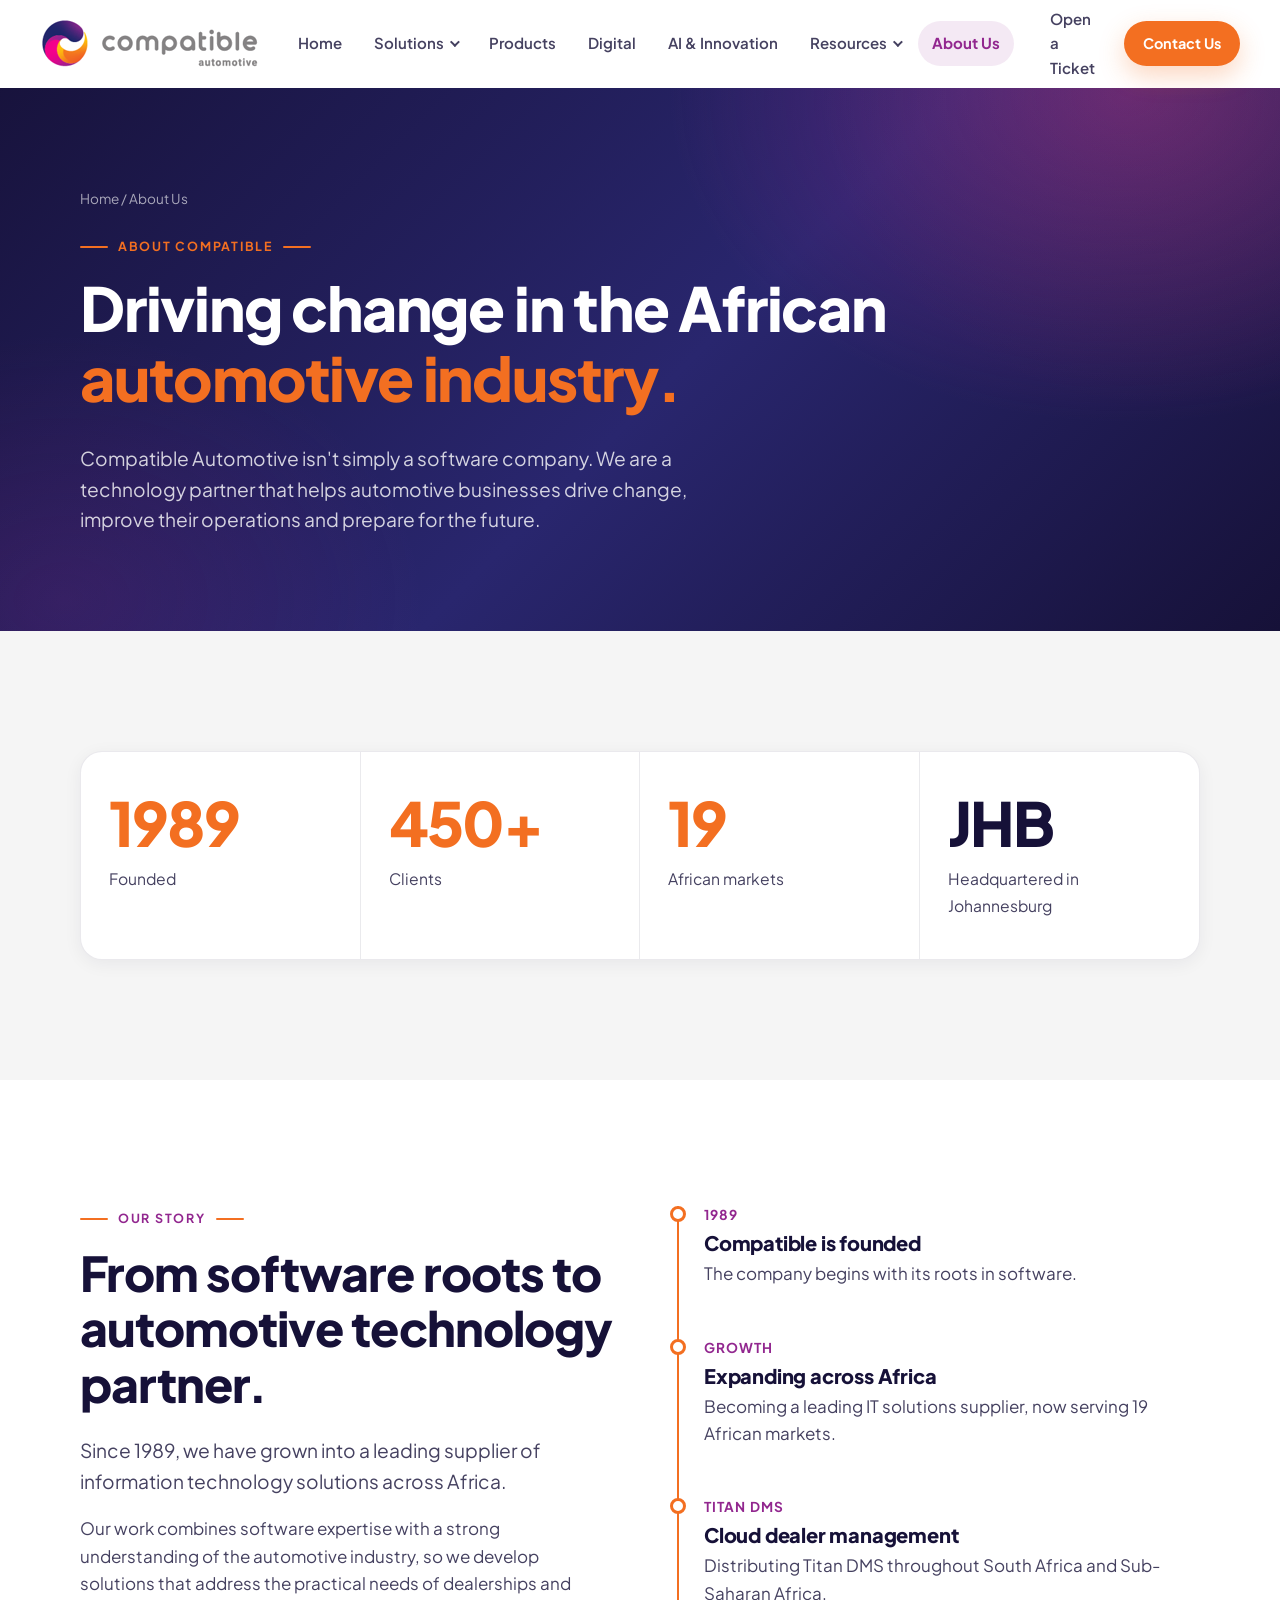
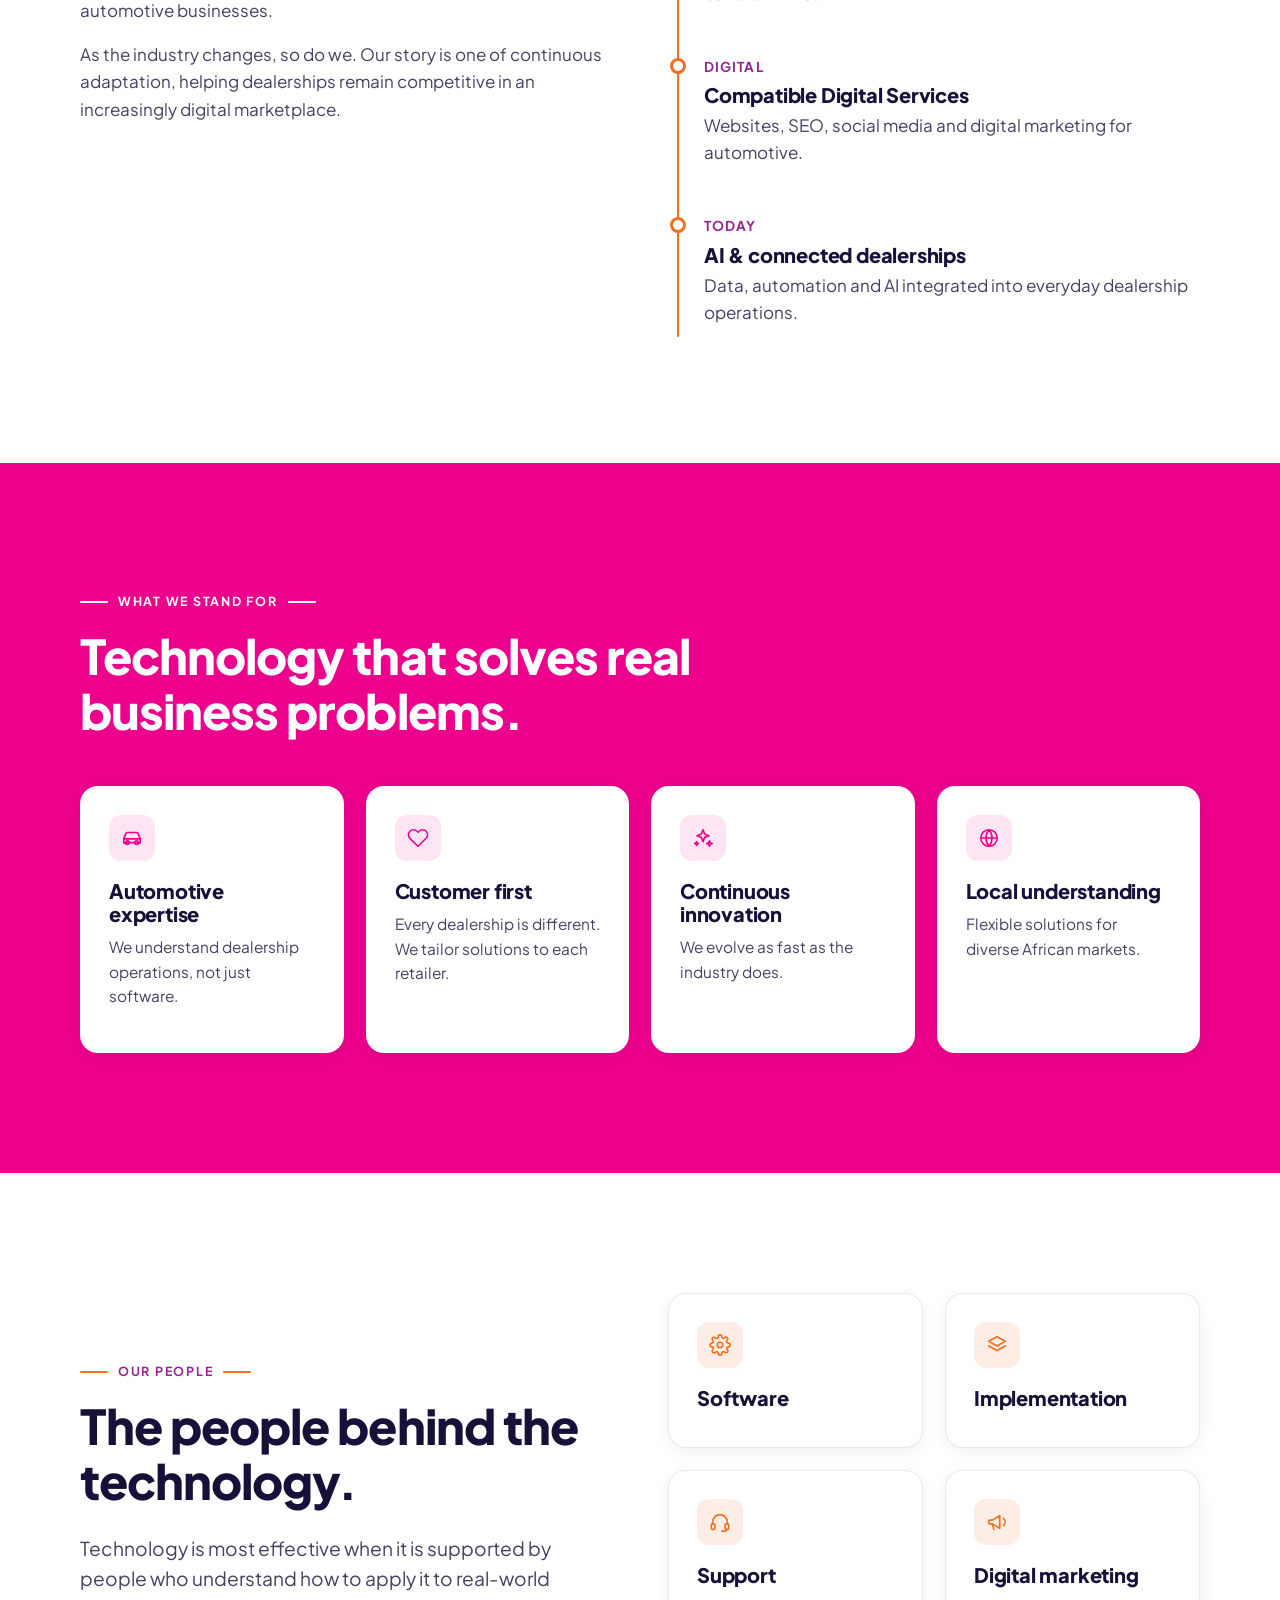
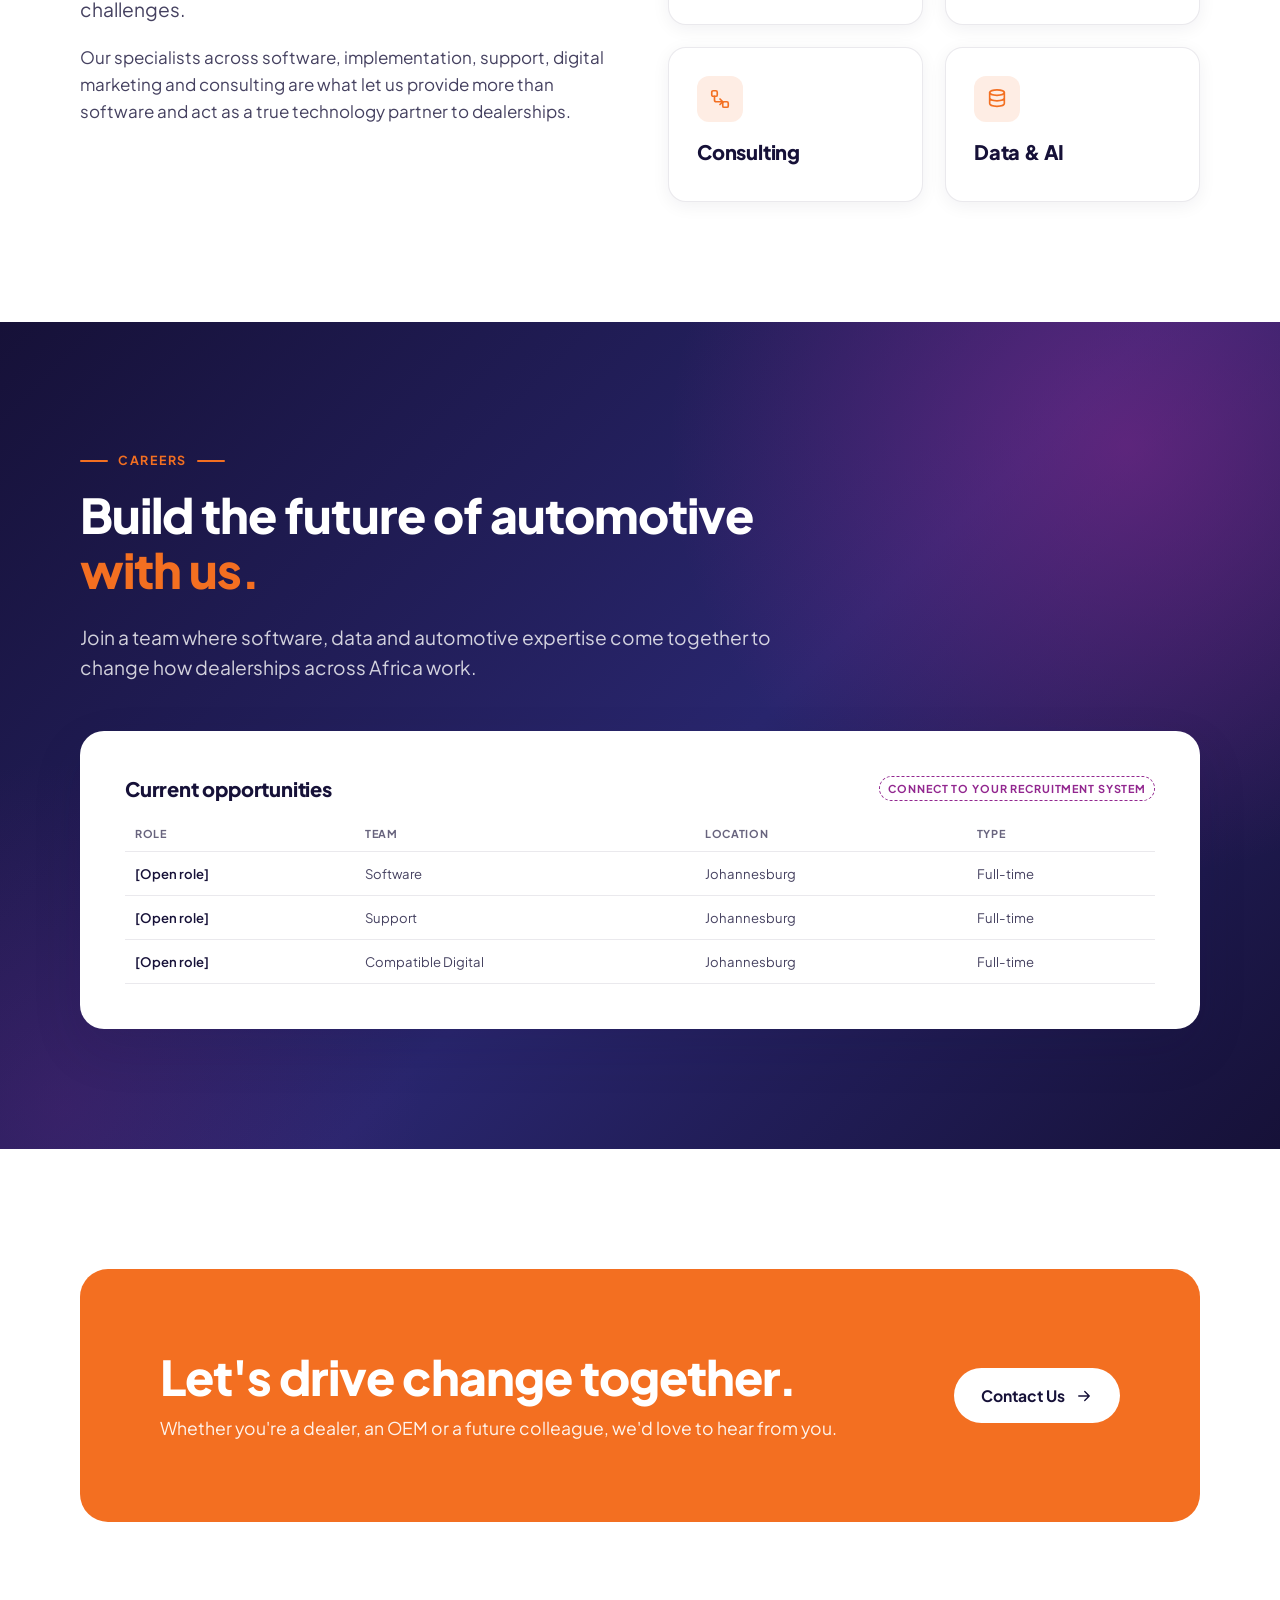
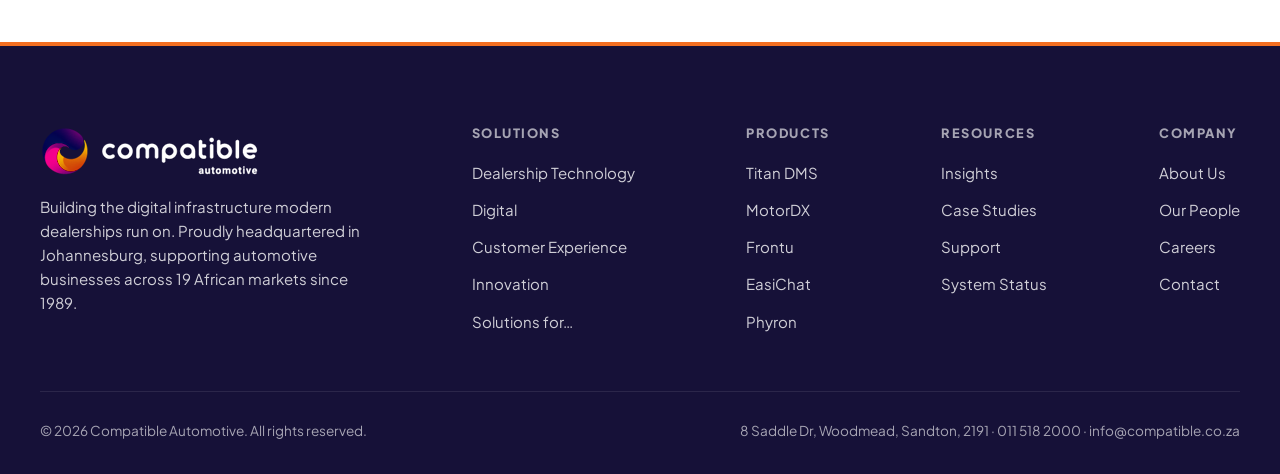
==== commit 3415cc1f: "latest updates" ====
--- a/about.html
+++ b/about.html
@@ -100,17 +100,6 @@
         <h2>Build the future of automotive <span class="accent-text">with us.</span></h2>
         <p class="lead">Join a team where software, data and automotive expertise come together to change how dealerships across Africa work.</p>
       </div>
-      <div class="grid grid-4">
-        <div class="card card--glow reveal"><span class="ico" data-icon="heart"></span><h3>Life at Compatible</h3><p>A collaborative team working on technology that real businesses rely on every day.</p></div>
-        <div class="card card--glow reveal"><span class="ico" data-icon="users"></span><h3>Our culture</h3><p>Customer-focused, curious and always learning as the industry evolves.</p></div>
-        <div class="card card--glow reveal"><span class="ico" data-icon="grad"></span><h3>YoungDeltas</h3><p><span class="ph">Add programme details</span></p></div>
-        <div class="card card--glow reveal"><span class="ico" data-icon="briefcase"></span><h3>Current opportunities</h3><p>Explore open roles across software, support, digital and consulting.</p></div>
-      </div>
-    </div>
-  </section>
-
-  <section class="section">
-    <div class="container">
       <div class="form-card reveal">
         <div class="screen-title" style="flex-wrap:wrap;gap:12px"><h3 style="margin:0">Current opportunities</h3><span class="ph">Connect to your recruitment system</span></div>
         <table class="table" style="margin-top:12px">
@@ -125,7 +114,7 @@
     </div>
   </section>
 
-  <section class="section" style="padding-top:0">
+  <section class="section">
     <div class="container">
       <div class="cta-band reveal">
         <div><h2>Let's drive change together.</h2><p>Whether you're a dealer, an OEM or a future colleague, we'd love to hear from you.</p></div>
--- a/css/styles.css
+++ b/css/styles.css
@@ -103,7 +103,7 @@
 .section--brand .btn--ghost { background: transparent; color: #fff; border-color: var(--line-strong); }
 .section--brand .btn--ghost:hover { border-color: #fff; }
 .section--brand .ph { color: #ffc20e; border-color: #ffc20e; }
-.section--brand .badge { background: rgba(255, 255, 255, .08); color: #fff; }
+.section--brand .form-card .ph { color: var(--purple); border-color: var(--purple); }.section--brand .badge { background: rgba(255, 255, 255, .08); color: #fff; }
 .section--brand .breadcrumb a:hover { color: var(--orange); }
 .section--brand .tl-item b, .section--brand .case dt { color: var(--orange); }
 .section--brand .case-top { background: rgba(255, 255, 255, .06); }
@@ -121,6 +121,7 @@
   background: var(--orange); /* navy text: white on this orange is too faint */
   color: var(--text);
 }
+.section--brand .form-card,
 .section--pink .card, .section--orange .card {
   --text: var(--navy); --text-2: color-mix(in srgb, #161138 80%, #fff);   /* navy tints */ --text-3: color-mix(in srgb, #161138 65%, #fff);
   --line: rgba(22, 17, 56, .09); --line-strong: rgba(22, 17, 56, .16);
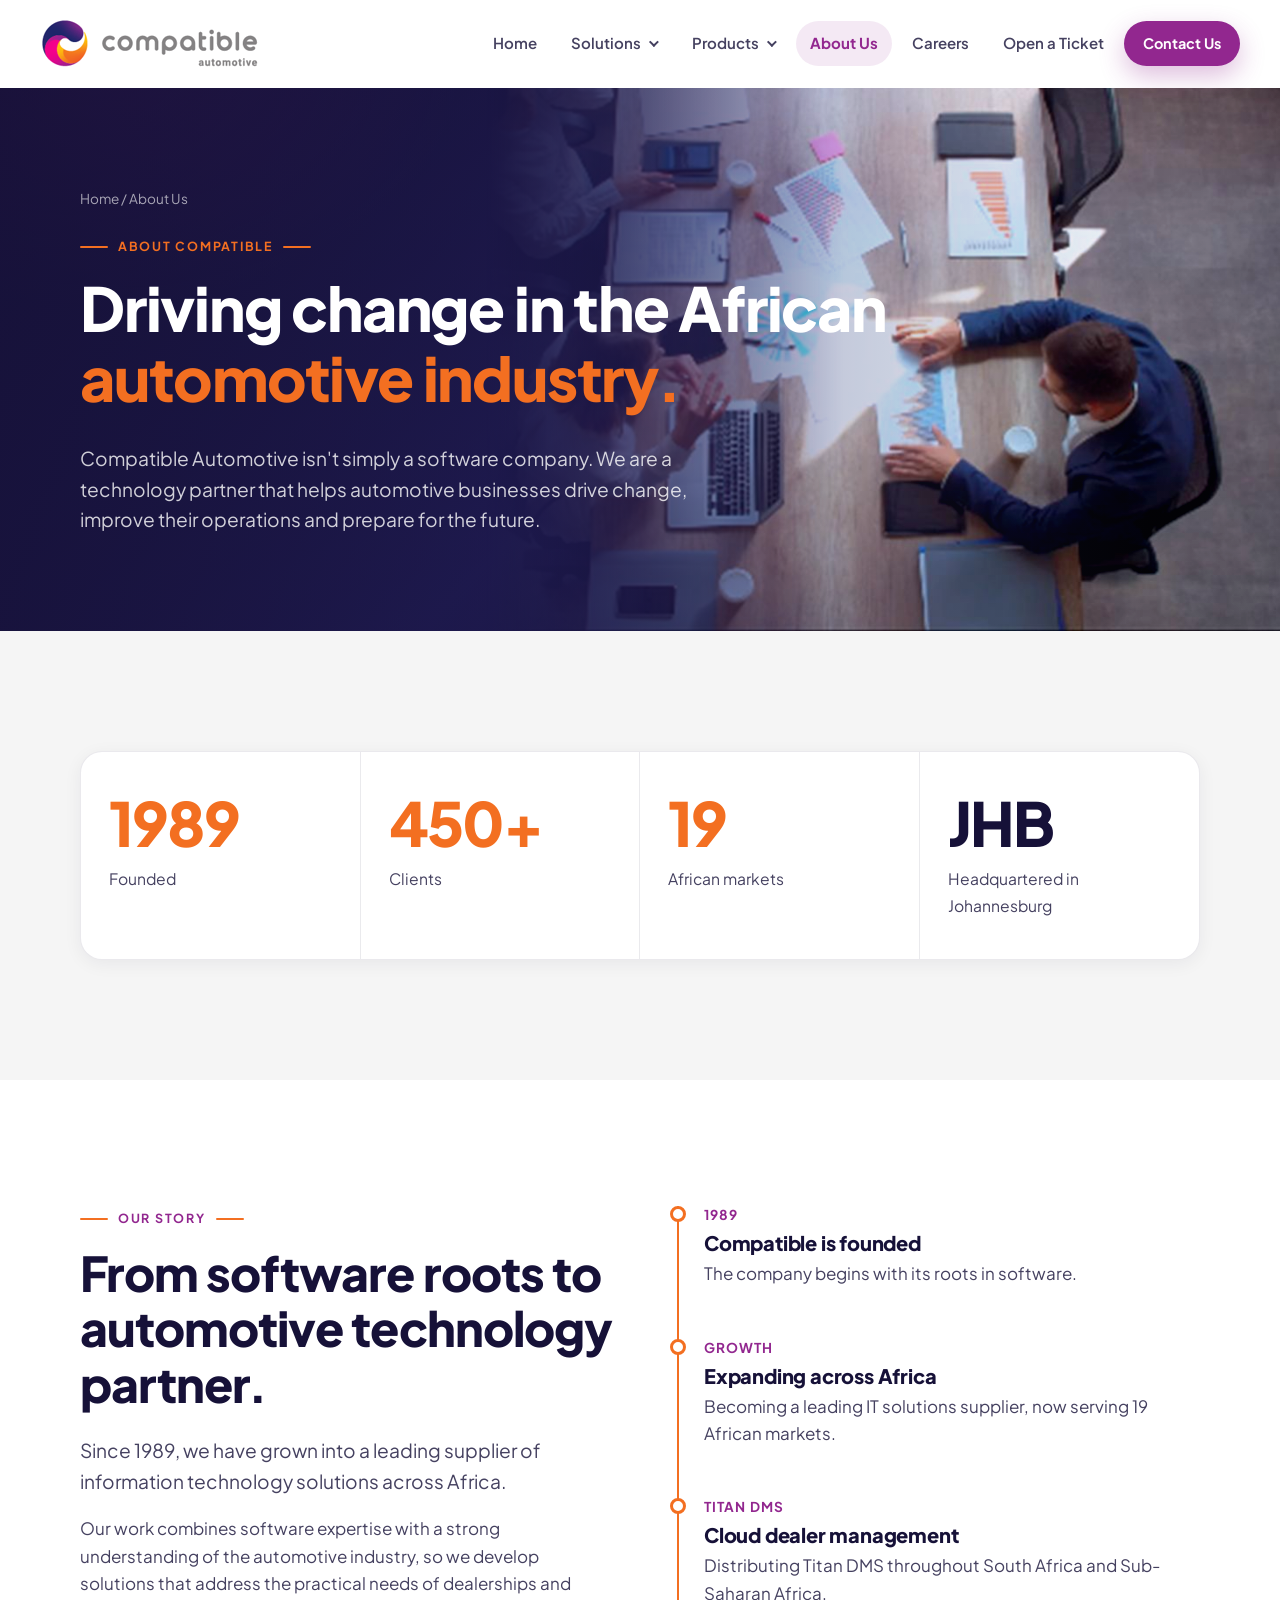
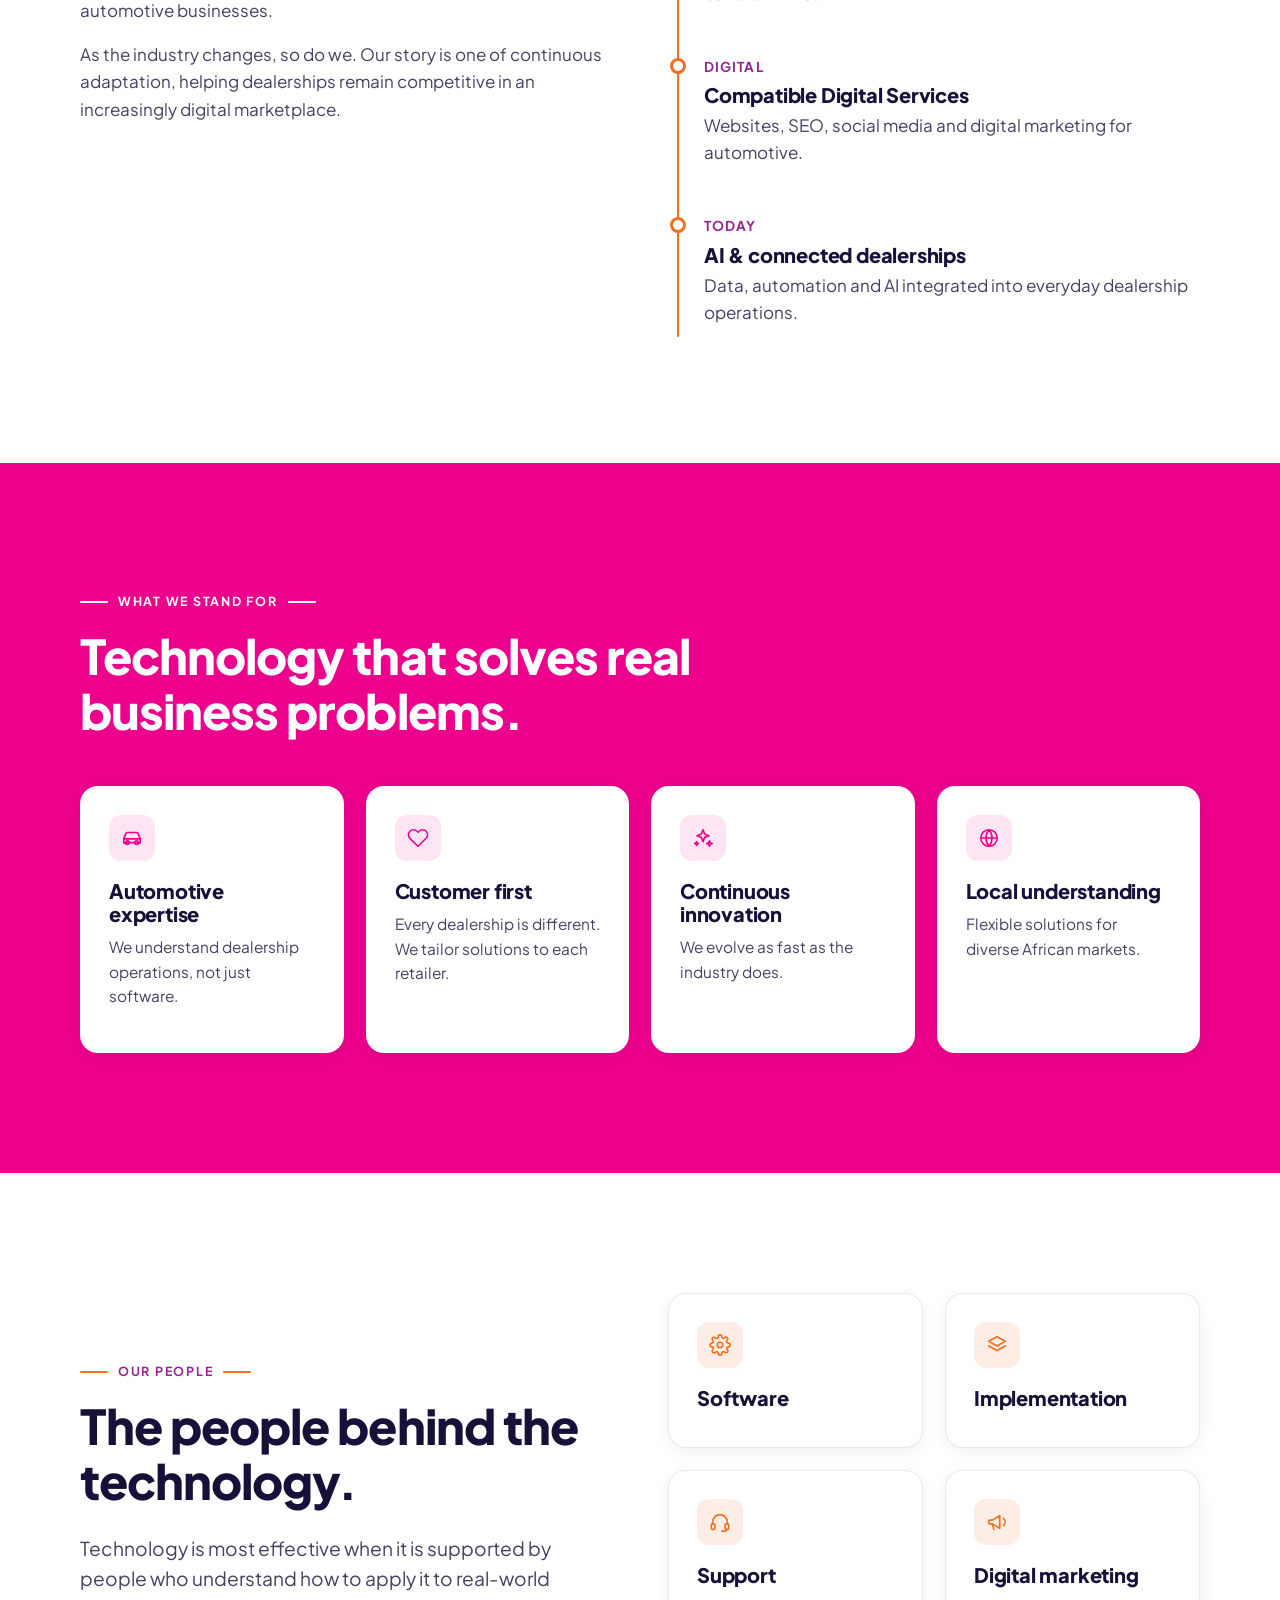
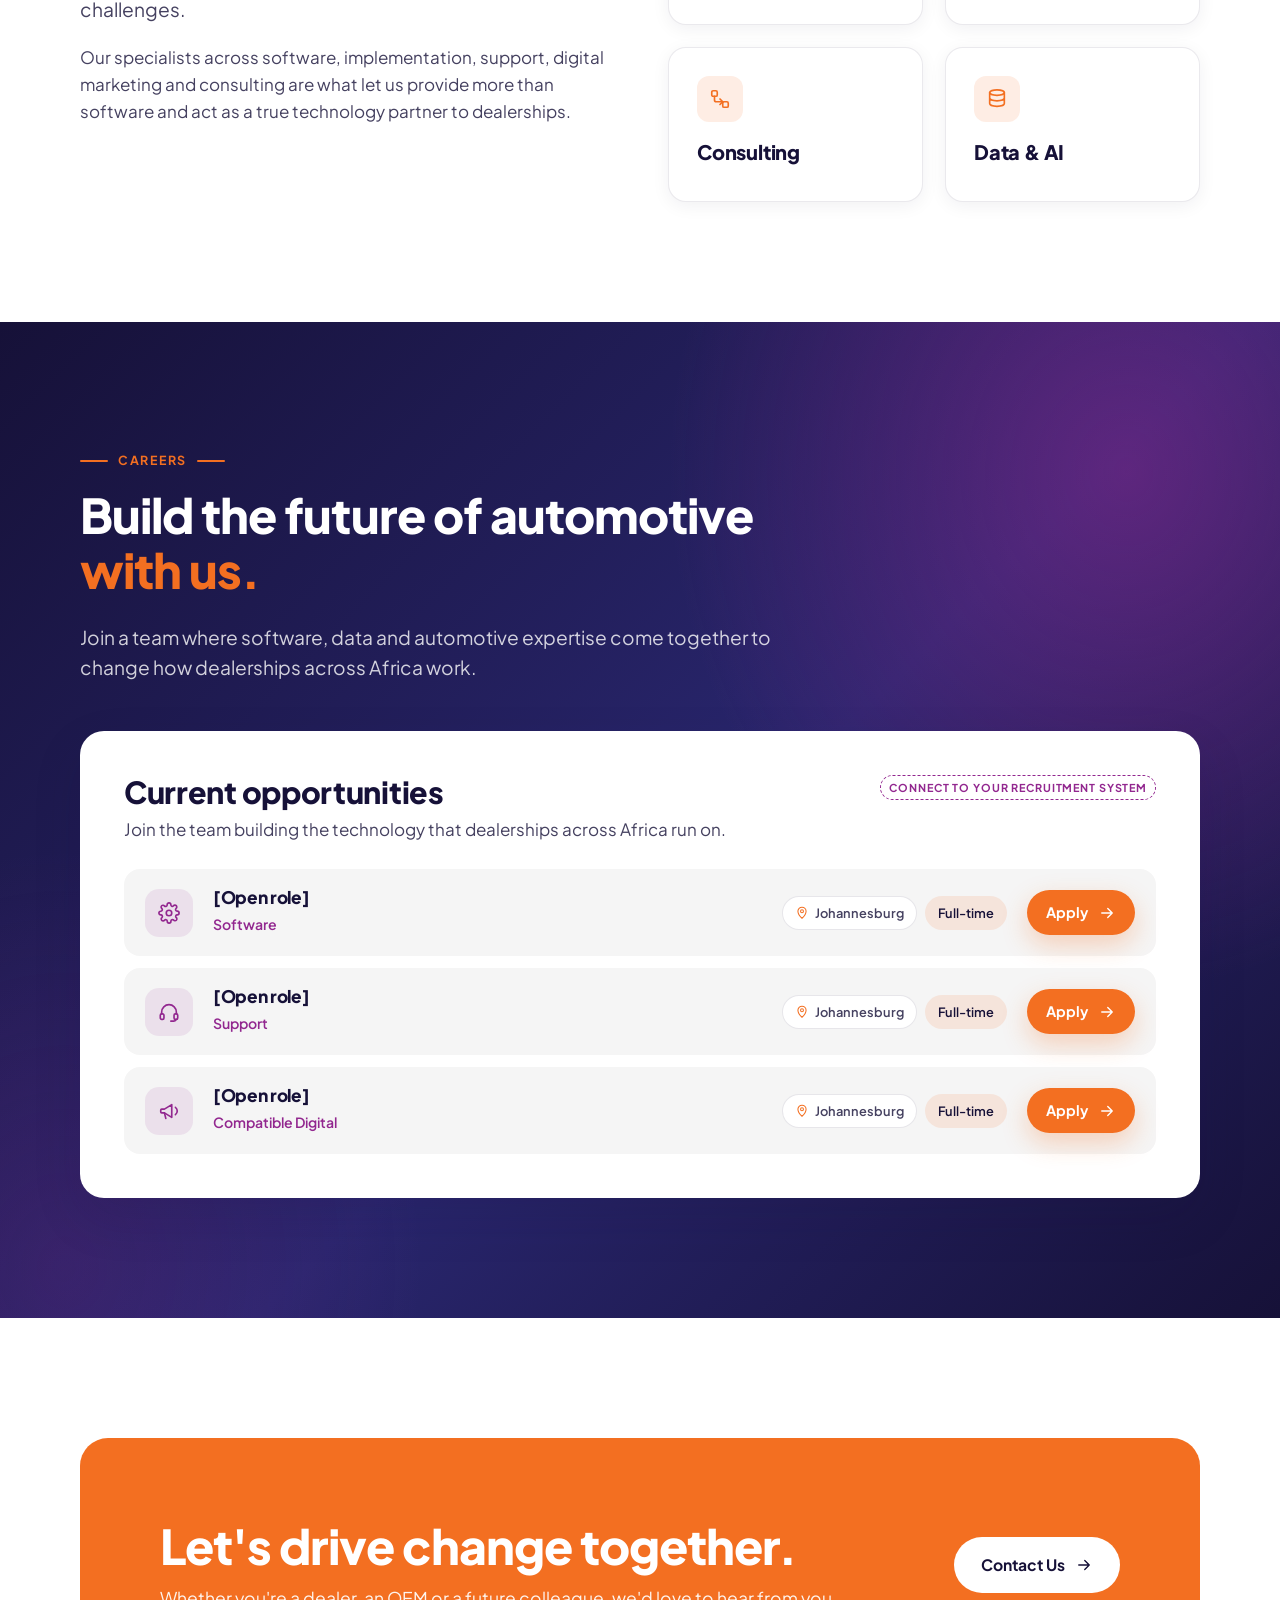
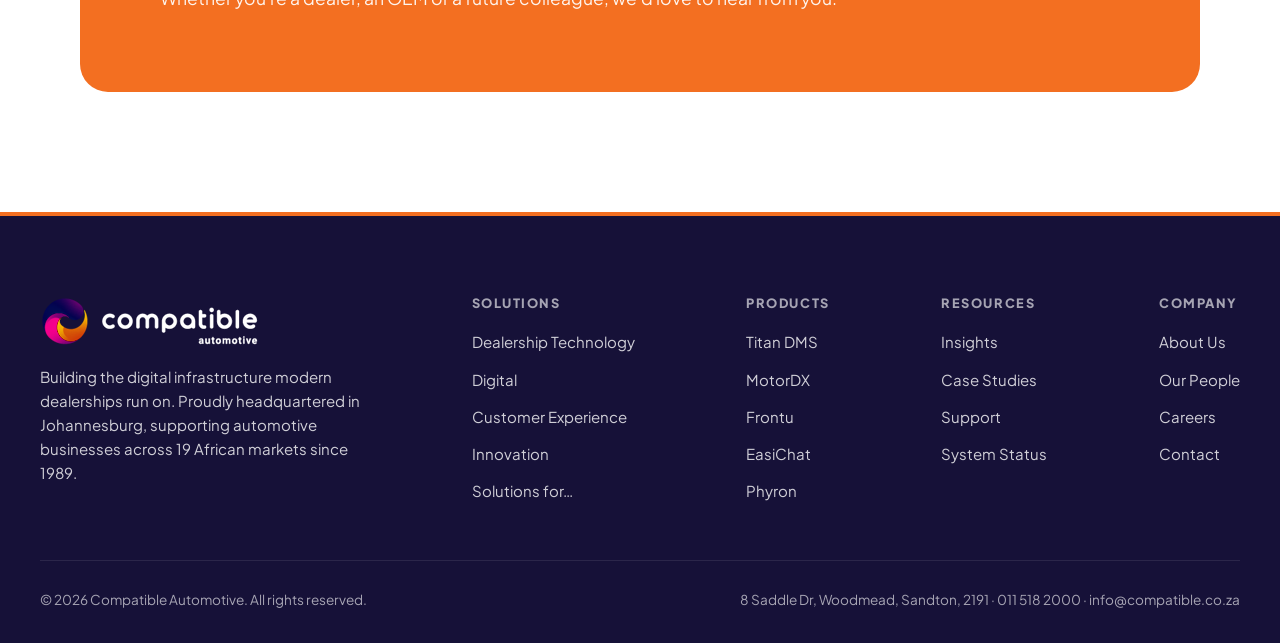
==== commit e49448a4: "latest updates" ====
--- a/about.html
+++ b/about.html
@@ -10,13 +10,19 @@
   <link rel="preconnect" href="https://fonts.googleapis.com">
   <link rel="preconnect" href="https://fonts.gstatic.com" crossorigin>
   <link href="https://fonts.googleapis.com/css2?family=Plus+Jakarta+Sans:wght@400;500;600;700;800&display=swap" rel="stylesheet">
-  <link rel="stylesheet" href="css/styles.css">
+  <link rel="stylesheet" href="css/styles.css?v=20261012n">
 </head>
 <body data-page="about">
 <div id="site-header"></div>
 
 <main id="main">
-  <section class="page-hero section--brand">
+  <section class="page-hero section--brand page-hero--video">
+    <!-- Background video: Mixkit "Business people at work meeting" (4809), Mixkit free licence -->
+    <div class="hero-bg" aria-hidden="true">
+      <video class="hero-photo page-video" autoplay muted loop playsinline preload="auto" poster="assets/video/about-poster.jpg">
+        <source src="assets/video/about.mp4" type="video/mp4">
+      </video>
+    </div>
     <div class="container">
       <p class="breadcrumb"><a href="index.html">Home</a> / About Us</p>
       <span class="eyebrow">About Compatible</span>
@@ -100,16 +106,34 @@
         <h2>Build the future of automotive <span class="accent-text">with us.</span></h2>
         <p class="lead">Join a team where software, data and automotive expertise come together to change how dealerships across Africa work.</p>
       </div>
-      <div class="form-card reveal">
-        <div class="screen-title" style="flex-wrap:wrap;gap:12px"><h3 style="margin:0">Current opportunities</h3><span class="ph">Connect to your recruitment system</span></div>
-        <table class="table" style="margin-top:12px">
-          <thead><tr><th>Role</th><th>Team</th><th>Location</th><th>Type</th></tr></thead>
-          <tbody>
-            <tr><td>[Open role]</td><td>Software</td><td>Johannesburg</td><td>Full-time</td></tr>
-            <tr><td>[Open role]</td><td>Support</td><td>Johannesburg</td><td>Full-time</td></tr>
-            <tr><td>[Open role]</td><td>Compatible Digital</td><td>Johannesburg</td><td>Full-time</td></tr>
-          </tbody>
-        </table>
+      <div class="jobs reveal">
+        <div class="jobs-head">
+          <div>
+            <h3>Current opportunities</h3>
+            <p>Join the team building the technology that dealerships across Africa run on.</p>
+          </div>
+          <span class="ph">Connect to your recruitment system</span>
+        </div>
+        <ul class="job-list">
+          <li class="job">
+            <span class="job-ico" data-icon="cog"></span>
+            <div class="job-main"><h4>[Open role]</h4><span class="job-team">Software</span></div>
+            <div class="job-meta"><span class="job-tag"><span data-icon="pin"></span>Johannesburg</span><span class="job-tag job-tag--type">Full-time</span></div>
+            <a class="btn btn--primary btn--sm job-apply" href="contact.html?topic=General%20Enquiry">Apply <span data-icon="arrow"></span></a>
+          </li>
+          <li class="job">
+            <span class="job-ico" data-icon="headset"></span>
+            <div class="job-main"><h4>[Open role]</h4><span class="job-team">Support</span></div>
+            <div class="job-meta"><span class="job-tag"><span data-icon="pin"></span>Johannesburg</span><span class="job-tag job-tag--type">Full-time</span></div>
+            <a class="btn btn--primary btn--sm job-apply" href="contact.html?topic=General%20Enquiry">Apply <span data-icon="arrow"></span></a>
+          </li>
+          <li class="job">
+            <span class="job-ico" data-icon="megaphone"></span>
+            <div class="job-main"><h4>[Open role]</h4><span class="job-team">Compatible Digital</span></div>
+            <div class="job-meta"><span class="job-tag"><span data-icon="pin"></span>Johannesburg</span><span class="job-tag job-tag--type">Full-time</span></div>
+            <a class="btn btn--primary btn--sm job-apply" href="contact.html?topic=General%20Enquiry">Apply <span data-icon="arrow"></span></a>
+          </li>
+        </ul>
       </div>
     </div>
   </section>
@@ -125,6 +149,6 @@
 </main>
 
 <div id="site-footer"></div>
-<script src="js/main.js"></script>
+<script src="js/main.js?v=20261012n"></script>
 </body>
 </html>
--- a/css/styles.css
+++ b/css/styles.css
@@ -194,24 +194,27 @@
   border-bottom: 1px solid transparent; transition: border-color .3s, background .3s, box-shadow .3s;
 }
 .site-header.scrolled { border-bottom-color: var(--line); box-shadow: var(--shadow-sm); }
-.site-header .container { height: 100%; display: flex; align-items: center; gap: 24px; max-width: none; }
-
-.brand { display: flex; align-items: center; flex-shrink: 0; }
+.site-header .container { height: 100%; display: flex; align-items: center; gap: 6px; max-width: none; }
+
+.brand { display: flex; align-items: center; flex-shrink: 0; margin-right: 18px; }
 .brand img { height: 51px; width: auto; }
 
-.main-nav { display: flex; align-items: center; gap: 4px; margin-left: auto; }
-.main-nav > a, .nav-item > button {
+.main-nav { display: flex; align-items: center; gap: 6px; margin-left: auto; }
+.main-nav > a, .nav-item {
   padding: 10px 14px; border-radius: 999px; font-size: .94rem; font-weight: 600; color: var(--text-2);
   background: none; border: 0; cursor: pointer; transition: color .2s, background .2s; display: inline-flex; align-items: center; gap: 6px; white-space: nowrap;
 }
-.main-nav > a:hover, .nav-item > button:hover { color: var(--text); background: var(--bg-alt); }
+.main-nav > a:hover, .nav-item:hover { color: var(--text); background: var(--bg-alt); }
 /* Current page: purple pill so it reads differently from the grey hover */
-.main-nav > a.active, .nav-item.active > button, .header-actions .support-link.active {
+.main-nav > a.active, .nav-item.active, .header-actions .support-link.active {
   color: var(--purple); background: rgba(146, 39, 143, .1); font-weight: 700;
 }
 .nav-item { position: relative; }
-.nav-item > button::after { content: ""; width: 7px; height: 7px; border-right: 2px solid currentColor; border-bottom: 2px solid currentColor; transform: rotate(45deg) translateY(-2px); }
+.nav-link { color: inherit; }
+.nav-caret { background: none; border: 0; padding: 4px 2px; color: inherit; cursor: pointer; display: inline-grid; place-items: center; }
+.nav-caret::after { content: ""; width: 7px; height: 7px; border-right: 2px solid currentColor; border-bottom: 2px solid currentColor; transform: rotate(45deg) translateY(-2px); }
 .mega {
+  white-space: normal; font-weight: 400; cursor: default;
   position: absolute; top: calc(100% + 12px); left: 50%; transform: translateX(-50%) translateY(8px);
   width: min(720px, 90vw); padding: 22px; border-radius: var(--radius);
   background: #fff; border: 1px solid var(--line); box-shadow: var(--shadow);
@@ -225,9 +228,11 @@
 .mega strong { display: block; font-size: .96rem; color: var(--text); }
 .mega span { font-size: .85rem; color: var(--text-3); line-height: 1.4; }
 
-.header-actions { display: flex; align-items: center; gap: 10px; }
-.header-actions .support-link { font-size: .94rem; font-weight: 600; color: var(--text-2); padding: 10px 12px; }
+.header-actions { display: flex; align-items: center; gap: 6px; }
+.header-actions .support-link { font-size: .94rem; font-weight: 600; color: var(--text-2); padding: 10px 14px; white-space: nowrap; }
 .header-actions .support-link { border-radius: 999px; }
+.header-actions .btn--primary { background: var(--purple); box-shadow: 0 10px 26px rgba(146, 39, 143, .3); }
+.header-actions .btn--primary:hover { box-shadow: 0 14px 34px rgba(146, 39, 143, .42); }
 .header-actions .support-link:hover { color: var(--text); background: var(--bg-alt); }
 
 .nav-toggle { display: none; background: none; border: 1px solid var(--line-strong); border-radius: 10px; width: 44px; height: 44px; cursor: pointer; margin-left: auto; }
@@ -244,7 +249,10 @@
     position: fixed; top: var(--header-h); left: 0; right: 0; bottom: 0; overflow-y: auto;
     background: var(--bg); padding: 20px var(--gutter) 120px; margin: 0;
   }
-  .nav-open .main-nav > a, .nav-open .nav-item > button { width: 100%; justify-content: space-between; font-size: 1.1rem; padding: 14px 12px; border-radius: 10px; }
+  .nav-open .main-nav > a, .nav-open .nav-item { width: 100%; justify-content: space-between; flex-wrap: wrap; font-size: 1.1rem; padding: 14px 12px; border-radius: 10px; }
+  .nav-open .nav-link { flex: 1; }
+  .nav-open .nav-caret { padding: 6px 10px; }
+  .nav-open .nav-item .mega { flex-basis: 100%; }
   .nav-open .mega { position: static; transform: none; width: auto; opacity: 1; visibility: visible; display: none; grid-template-columns: 1fr; box-shadow: none; margin: 4px 0 10px; padding: 8px; background: var(--bg-alt); }
   .nav-open .nav-item.open .mega { display: grid; transform: none; }
   .nav-open .nav-item:hover .mega { transform: none; }
@@ -284,6 +292,18 @@
   position: absolute; top: 0; right: 0; width: 62%; height: 100%; object-fit: cover; object-position: 65% center;
   -webkit-mask-image: linear-gradient(90deg, transparent 0%, #000 45%); mask-image: linear-gradient(90deg, transparent 0%, #000 45%);
 }
+/* Video: slight zoom hides the soft edges the blur creates;
+   and softened like an out-of-focus background */
+.hero-video { object-position: 40% center; filter: blur(.6px) contrast(1.12) saturate(1.15); transform-origin: 65% 50%; animation: heroDrift 8s ease-in-out infinite alternate; }
+@keyframes heroDrift { from { transform: scale(1.04) translateX(0); } to { transform: scale(1.16) translateX(-3%); } }
+.hero-pause {
+  display: inline-flex; align-items: center; gap: 10px; padding: 13px 22px; border-radius: 999px; cursor: pointer;
+  background: transparent; color: #fff; border: 1px solid rgba(255, 255, 255, .45); font-weight: 700; font-size: .95rem;
+  transition: border-color .2s, background .2s;
+}
+.hero-pause:hover { border-color: #fff; background: rgba(255, 255, 255, .08); }
+.hero-pause-icon { width: 10px; height: 12px; border-left: 3px solid #fff; border-right: 3px solid #fff; }
+.hero-pause[aria-pressed="true"] .hero-pause-icon { width: 0; height: 0; border: 0; border-left: 10px solid #fff; border-top: 6px solid transparent; border-bottom: 6px solid transparent; }
 /* Brand colour wash over everything */
 .hero-bg::after {
   content: ""; position: absolute; inset: 0;
@@ -372,6 +392,7 @@
 
 .product-card { display: flex; flex-direction: column; }
 .product-card .product-links { margin-top: auto; }
+.product-card .product-example { align-self: flex-start; margin-top: 18px; }
 .product-card { padding: 0; overflow: hidden; }
 .product-card > :not(.product-logo) { margin-left: 28px; margin-right: 28px; }
 .product-card > :last-child { margin-bottom: 28px; }
@@ -400,8 +421,12 @@
   display: grid; place-items: center; text-align: center;
   box-shadow: 0 0 0 10px rgba(22, 17, 56, .05), 0 20px 50px rgba(22, 17, 56, .25);
 }
-.orbit-core img { width: 42%; margin: 0 auto 6px; }
-.orbit-core span { font-size: clamp(.62rem, 1.4vw, .8rem); font-weight: 700; color: var(--text-2); line-height: 1.2; display: block; }
+.core-inner { display: flex; flex-direction: column; align-items: center; gap: 4px; padding: 0 10%; }
+.core-inner.pop { animation: fadeUp .4s ease both; }
+.core-ico { display: grid; place-items: center; width: clamp(34px, 6vw, 48px); aspect-ratio: 1; border-radius: 50%; background: rgba(243, 111, 33, .18); color: var(--orange); margin-bottom: 4px; }
+.core-ico svg { width: 55%; height: 55%; }
+.core-inner b { font-size: clamp(.85rem, 1.8vw, 1.1rem); color: #fff; line-height: 1.1; }
+.core-inner span:last-child { font-size: clamp(.58rem, 1.2vw, .72rem); font-weight: 600; color: var(--text-2); line-height: 1.2; }
 .node {
   position: absolute; transform: translate(-50%, -50%); display: flex; flex-direction: column; align-items: center; gap: 8px;
   background: none; border: 0; cursor: pointer; padding: 0; width: 96px;
@@ -665,3 +690,39 @@
   *, *::before, *::after { animation: none !important; transition: none !important; scroll-behavior: auto !important; }
   .reveal { opacity: 1; transform: none; }
 }
+
+
+/* Page top with a live background video (same look as the homepage hero) */
+.page-hero--video { min-height: 520px; display: flex; align-items: center; }
+.page-hero--video .hero-bg { z-index: 0; }
+.page-hero--video .page-video { filter: contrast(1.12) saturate(1.15); transform-origin: 65% 50%; animation: heroDrift 8s ease-in-out infinite alternate; }
+@media (max-width: 640px) { .page-hero--video { min-height: 0; } }
+/* Products page: recolour the dashboard video into brand purple */
+.page-hero--video .page-video--purple { filter: grayscale(1) sepia(1) saturate(4) hue-rotate(250deg) brightness(.95) contrast(1.15); }
+
+/* ---------- Careers: job listings ---------- */
+.jobs { background: #fff; color: var(--navy); border-radius: 24px; padding: clamp(24px, 4vw, 44px); box-shadow: var(--shadow); }
+.jobs-head { display: flex; justify-content: space-between; align-items: flex-start; gap: 16px; flex-wrap: wrap; margin-bottom: 26px; }
+.jobs-head h3 { font-size: clamp(1.4rem, 2.4vw, 1.9rem); margin: 0 0 6px; color: var(--navy); }
+.jobs-head p { margin: 0; color: color-mix(in srgb, #161138 80%, #fff); }
+.jobs .ph { color: var(--purple); border-color: var(--purple); }
+.job-list { list-style: none; padding: 0; margin: 0; display: grid; gap: 12px; }
+.job {
+  display: grid; grid-template-columns: auto 1fr auto auto; align-items: center; gap: 20px;
+  padding: 18px 20px; border-radius: 16px; background: color-mix(in srgb, #858384 8%, #fff); border: 1px solid transparent;
+  transition: border-color .25s, background .25s, transform .25s, box-shadow .25s;
+}
+.job:hover { background: #fff; border-color: rgba(146, 39, 143, .35); transform: translateY(-2px); box-shadow: 0 12px 30px rgba(22, 17, 56, .08); }
+.job-ico { width: 48px; height: 48px; border-radius: 14px; display: grid; place-items: center; background: rgba(146, 39, 143, .1); color: var(--purple); }
+.job-ico svg { width: 22px; height: 22px; }
+.job-main h4 { margin: 0 0 2px; font-size: 1.08rem; color: var(--navy); }
+.job-team { font-size: .88rem; font-weight: 600; color: var(--purple); }
+.job-meta { display: flex; gap: 8px; flex-wrap: wrap; }
+.job-tag { display: inline-flex; align-items: center; gap: 6px; font-size: .8rem; font-weight: 600; color: color-mix(in srgb, #161138 80%, #fff); background: #fff; border: 1px solid rgba(22, 17, 56, .1); padding: 6px 12px; border-radius: 999px; }
+.job-tag svg { width: 14px; height: 14px; color: var(--orange); }
+.job-tag--type { background: rgba(243, 111, 33, .12); border-color: transparent; color: var(--navy); }
+@media (max-width: 760px) {
+  .job { grid-template-columns: auto 1fr; gap: 14px 16px; }
+  .job-meta, .job-apply { grid-column: 1 / -1; }
+  .job-apply { justify-self: start; }
+}
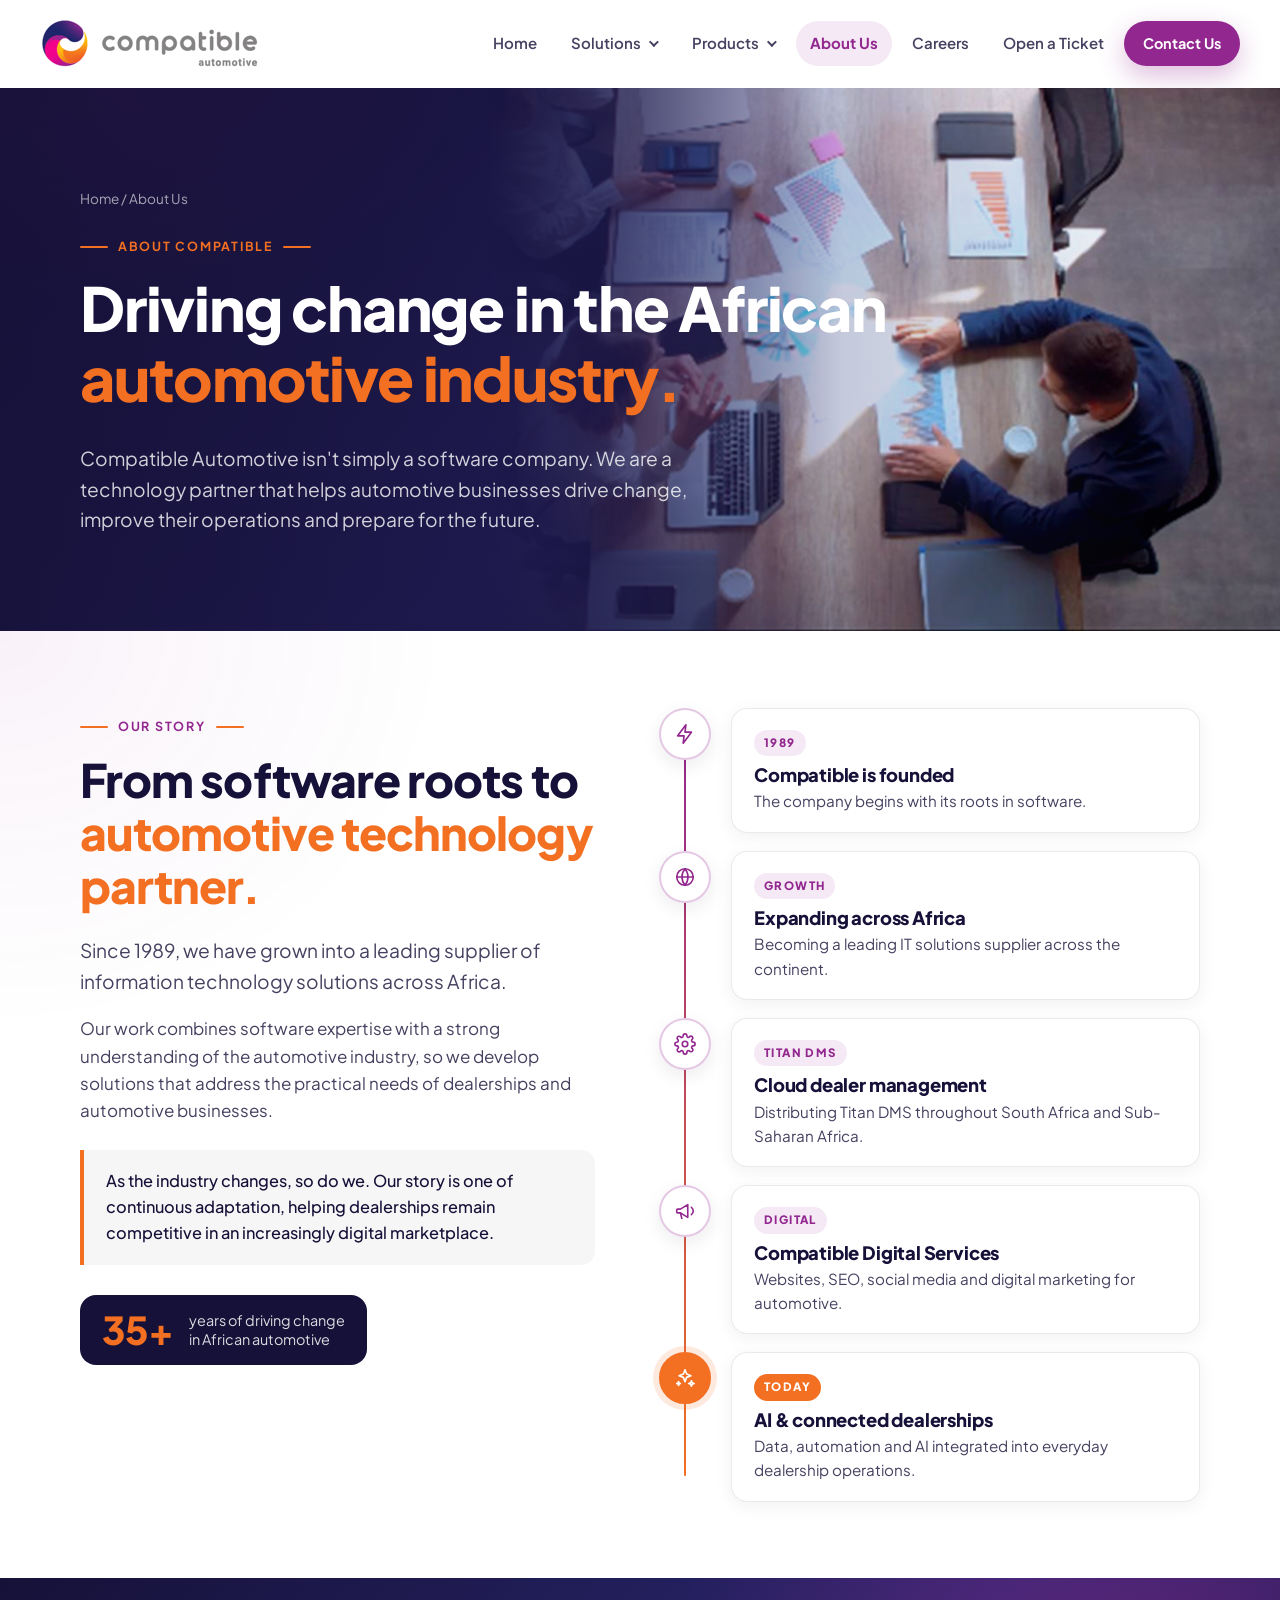
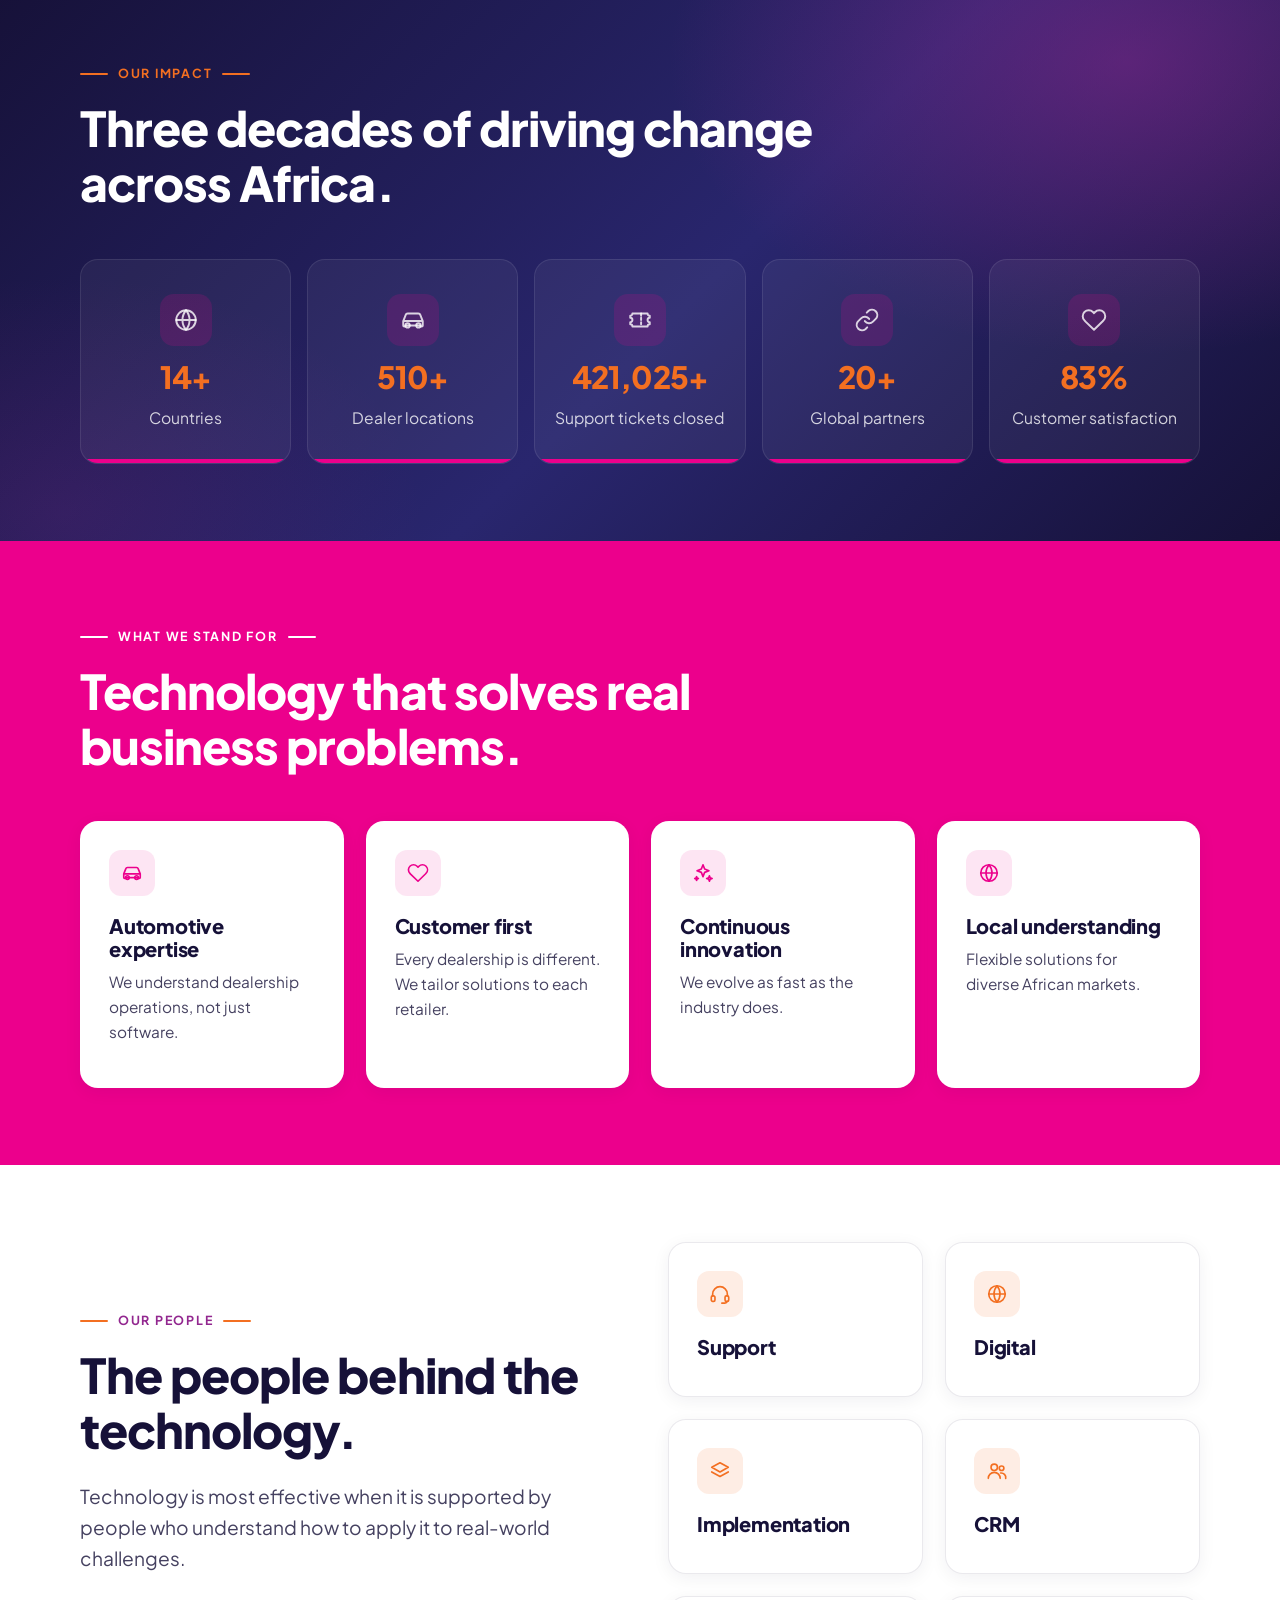
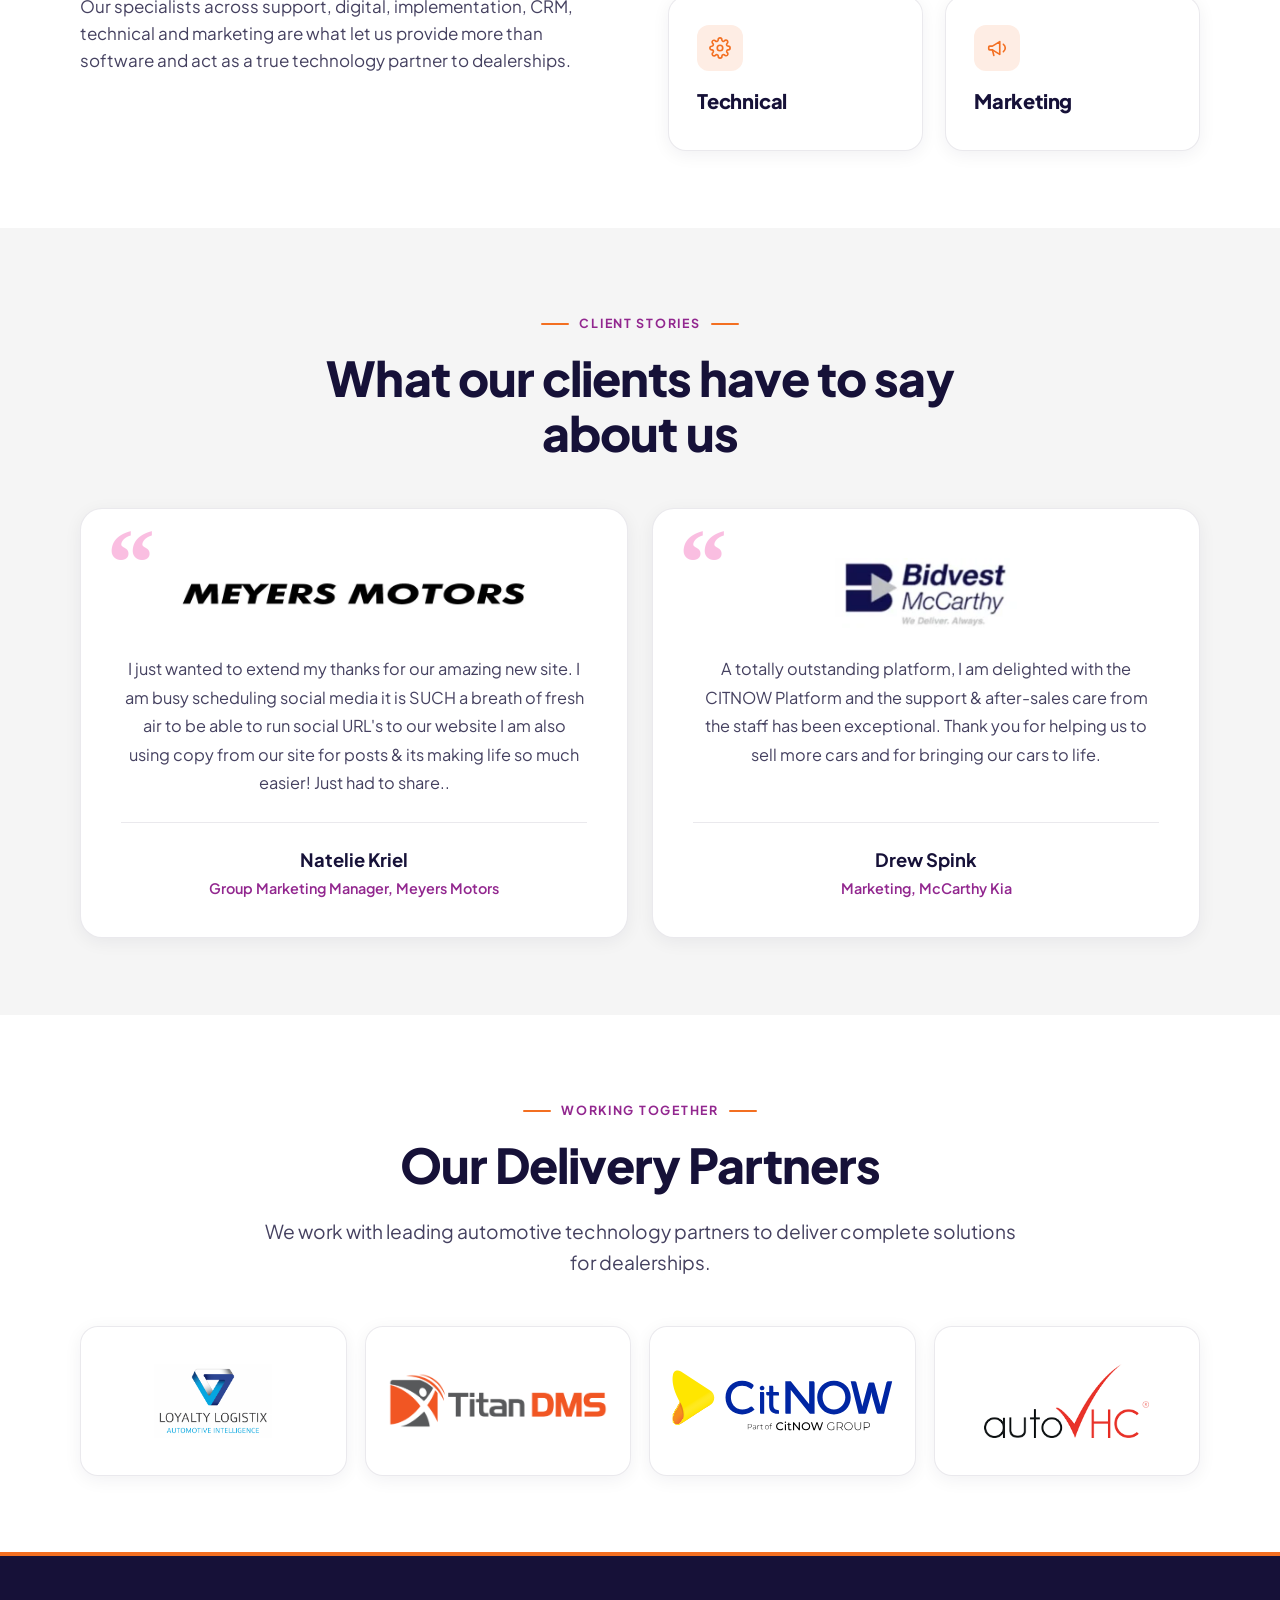
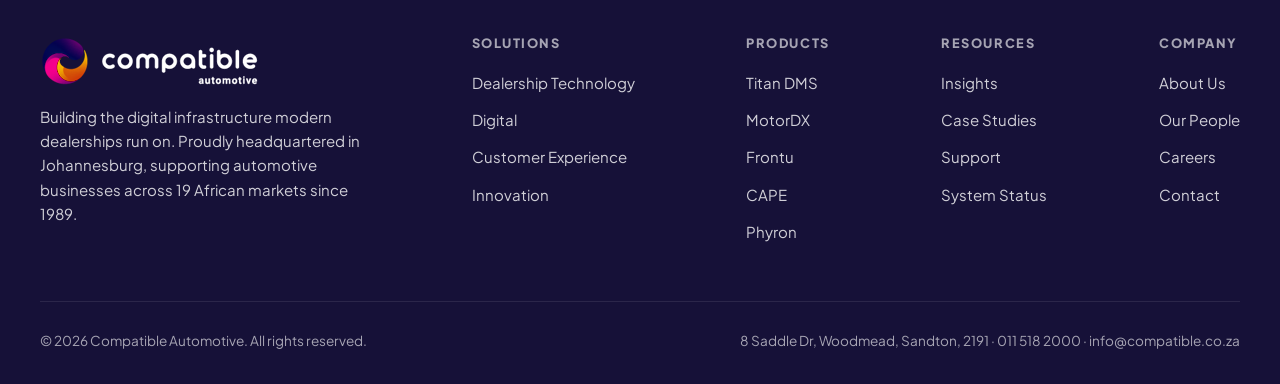
==== commit 9a909b09: "latest updates" ====
--- a/about.html
+++ b/about.html
@@ -3,14 +3,14 @@
 <head>
   <meta charset="utf-8">
   <meta name="viewport" content="width=device-width, initial-scale=1">
-  <title>About Us &amp; Careers | Compatible Automotive</title>
+  <title>About Us | Compatible Automotive</title>
   <meta name="description" content="Founded in 1989 and headquartered in Johannesburg, Compatible Automotive supports 450+ clients across 19 African markets.">
   <meta name="theme-color" content="#ffffff">
   <link rel="icon" href="assets/logo-mark.png">
   <link rel="preconnect" href="https://fonts.googleapis.com">
   <link rel="preconnect" href="https://fonts.gstatic.com" crossorigin>
   <link href="https://fonts.googleapis.com/css2?family=Plus+Jakarta+Sans:wght@400;500;600;700;800&display=swap" rel="stylesheet">
-  <link rel="stylesheet" href="css/styles.css?v=20261012n">
+  <link rel="stylesheet" href="css/styles.css?v=20261014w">
 </head>
 <body data-page="about">
 <div id="site-header"></div>
@@ -31,33 +31,40 @@
     </div>
   </section>
 
-  <section class="section section--alt">
-    <div class="container">
-      <div class="stats reveal">
-        <div class="stat"><b class="accent-text">1989</b><span>Founded</span></div>
-        <div class="stat"><b class="accent-text" data-count="450" data-suffix="+">450+</b><span>Clients</span></div>
-        <div class="stat"><b class="accent-text" data-count="19">19</b><span>African markets</span></div>
-        <div class="stat"><b>JHB</b><span>Headquartered in Johannesburg</span></div>
+  <!-- Story -->
+  <section class="section story">
+    <div class="container story-grid">
+      <div class="story-intro reveal">
+        <span class="eyebrow">Our story</span>
+        <h2>From software roots to <span class="accent-text">automotive technology partner.</span></h2>
+        <p class="lead">Since 1989, we have grown into a leading supplier of information technology solutions across Africa.</p>
+        <p>Our work combines software expertise with a strong understanding of the automotive industry, so we develop solutions that address the practical needs of dealerships and automotive businesses.</p>
+        <blockquote class="story-quote">As the industry changes, so do we. Our story is one of continuous adaptation, helping dealerships remain competitive in an increasingly digital marketplace.</blockquote>
+        <div class="story-years"><b>35+</b><span>years of driving change<br>in African automotive</span></div>
       </div>
+      <ol class="story-line reveal">
+        <li class="story-step"><span class="story-dot" data-icon="bolt"></span><div class="story-card"><span class="story-tag">1989</span><h3>Compatible is founded</h3><p>The company begins with its roots in software.</p></div></li>
+        <li class="story-step"><span class="story-dot" data-icon="globe"></span><div class="story-card"><span class="story-tag">Growth</span><h3>Expanding across Africa</h3><p>Becoming a leading IT solutions supplier across the continent.</p></div></li>
+        <li class="story-step"><span class="story-dot" data-icon="cog"></span><div class="story-card"><span class="story-tag">Titan DMS</span><h3>Cloud dealer management</h3><p>Distributing Titan DMS throughout South Africa and Sub-Saharan Africa.</p></div></li>
+        <li class="story-step"><span class="story-dot" data-icon="megaphone"></span><div class="story-card"><span class="story-tag">Digital</span><h3>Compatible Digital Services</h3><p>Websites, SEO, social media and digital marketing for automotive.</p></div></li>
+        <li class="story-step story-step--now"><span class="story-dot" data-icon="ai"></span><div class="story-card"><span class="story-tag">Today</span><h3>AI &amp; connected dealerships</h3><p>Data, automation and AI integrated into everyday dealership operations.</p></div></li>
+      </ol>
     </div>
   </section>
 
-  <!-- Story -->
-  <section class="section">
-    <div class="container split" style="align-items:start">
-      <div class="reveal">
-        <span class="eyebrow">Our story</span>
-        <h2>From software roots to automotive technology partner.</h2>
-        <p class="lead">Since 1989, we have grown into a leading supplier of information technology solutions across Africa.</p>
-        <p>Our work combines software expertise with a strong understanding of the automotive industry, so we develop solutions that address the practical needs of dealerships and automotive businesses.</p>
-        <p>As the industry changes, so do we. Our story is one of continuous adaptation, helping dealerships remain competitive in an increasingly digital marketplace.</p>
+  <!-- Impact -->
+  <section class="section section--brand">
+    <div class="container">
+      <div class="section-head reveal">
+        <span class="eyebrow">Our impact</span>
+        <h2>Three decades of driving change across Africa.</h2>
       </div>
-      <div class="timeline reveal">
-        <div class="tl-item"><b>1989</b><h3>Compatible is founded</h3><p>The company begins with its roots in software.</p></div>
-        <div class="tl-item"><b>GROWTH</b><h3>Expanding across Africa</h3><p>Becoming a leading IT solutions supplier, now serving 19 African markets.</p></div>
-        <div class="tl-item"><b>TITAN DMS</b><h3>Cloud dealer management</h3><p>Distributing Titan DMS throughout South Africa and Sub-Saharan Africa.</p></div>
-        <div class="tl-item"><b>DIGITAL</b><h3>Compatible Digital Services</h3><p>Websites, SEO, social media and digital marketing for automotive.</p></div>
-        <div class="tl-item"><b>TODAY</b><h3>AI &amp; connected dealerships</h3><p>Data, automation and AI integrated into everyday dealership operations.</p></div>
+      <div class="stats stats--5 reveal">
+        <div class="stat"><span class="stat-ico" data-icon="globe"></span><b class="accent-text" data-count="16" data-suffix="+">16+</b><span>Countries</span></div>
+        <div class="stat"><span class="stat-ico" data-icon="car"></span><b class="accent-text" data-count="564" data-suffix="+">564+</b><span>Dealer locations</span></div>
+        <div class="stat"><span class="stat-ico" data-icon="ticket"></span><b class="accent-text" data-count="465894" data-suffix="+">465,894+</b><span>Support tickets closed</span></div>
+        <div class="stat"><span class="stat-ico" data-icon="link"></span><b class="accent-text" data-count="22" data-suffix="+">22+</b><span>Global partners</span></div>
+        <div class="stat"><span class="stat-ico" data-icon="heart"></span><b class="accent-text" data-count="92" data-suffix="%">92%</b><span>Customer satisfaction</span></div>
       </div>
     </div>
   </section>
@@ -85,70 +92,62 @@
         <span class="eyebrow">Our people</span>
         <h2>The people behind the technology.</h2>
         <p class="lead">Technology is most effective when it is supported by people who understand how to apply it to real-world challenges.</p>
-        <p>Our specialists across software, implementation, support, digital marketing and consulting are what let us provide more than software and act as a true technology partner to dealerships.</p>
+        <p>Our specialists across support, digital, implementation, CRM, technical and marketing are what let us provide more than software and act as a true technology partner to dealerships.</p>
       </div>
       <div class="grid grid-2 reveal">
-        <div class="card"><span class="ico" data-icon="cog"></span><h3>Software</h3></div>
+        <div class="card"><span class="ico" data-icon="headset"></span><h3>Support</h3></div>
+        <div class="card"><span class="ico" data-icon="globe"></span><h3>Digital</h3></div>
         <div class="card"><span class="ico" data-icon="layers"></span><h3>Implementation</h3></div>
-        <div class="card"><span class="ico" data-icon="headset"></span><h3>Support</h3></div>
-        <div class="card"><span class="ico" data-icon="megaphone"></span><h3>Digital marketing</h3></div>
-        <div class="card"><span class="ico" data-icon="flow"></span><h3>Consulting</h3></div>
-        <div class="card"><span class="ico" data-icon="data"></span><h3>Data &amp; AI</h3></div>
+        <div class="card"><span class="ico" data-icon="users"></span><h3>CRM</h3></div>
+        <div class="card"><span class="ico" data-icon="cog"></span><h3>Technical</h3></div>
+        <div class="card"><span class="ico" data-icon="megaphone"></span><h3>Marketing</h3></div>
       </div>
     </div>
   </section>
 
-  <!-- Careers -->
-  <section class="section section--brand" id="careers">
+  <!-- Client testimonials -->
+  <section class="section section--alt" id="testimonials">
     <div class="container">
-      <div class="section-head reveal">
-        <span class="eyebrow">Careers</span>
-        <h2>Build the future of automotive <span class="accent-text">with us.</span></h2>
-        <p class="lead">Join a team where software, data and automotive expertise come together to change how dealerships across Africa work.</p>
+      <div class="section-head center reveal">
+        <span class="eyebrow">Client stories</span>
+        <h2>What our clients have to say about us</h2>
       </div>
-      <div class="jobs reveal">
-        <div class="jobs-head">
-          <div>
-            <h3>Current opportunities</h3>
-            <p>Join the team building the technology that dealerships across Africa run on.</p>
-          </div>
-          <span class="ph">Connect to your recruitment system</span>
-        </div>
-        <ul class="job-list">
-          <li class="job">
-            <span class="job-ico" data-icon="cog"></span>
-            <div class="job-main"><h4>[Open role]</h4><span class="job-team">Software</span></div>
-            <div class="job-meta"><span class="job-tag"><span data-icon="pin"></span>Johannesburg</span><span class="job-tag job-tag--type">Full-time</span></div>
-            <a class="btn btn--primary btn--sm job-apply" href="contact.html?topic=General%20Enquiry">Apply <span data-icon="arrow"></span></a>
-          </li>
-          <li class="job">
-            <span class="job-ico" data-icon="headset"></span>
-            <div class="job-main"><h4>[Open role]</h4><span class="job-team">Support</span></div>
-            <div class="job-meta"><span class="job-tag"><span data-icon="pin"></span>Johannesburg</span><span class="job-tag job-tag--type">Full-time</span></div>
-            <a class="btn btn--primary btn--sm job-apply" href="contact.html?topic=General%20Enquiry">Apply <span data-icon="arrow"></span></a>
-          </li>
-          <li class="job">
-            <span class="job-ico" data-icon="megaphone"></span>
-            <div class="job-main"><h4>[Open role]</h4><span class="job-team">Compatible Digital</span></div>
-            <div class="job-meta"><span class="job-tag"><span data-icon="pin"></span>Johannesburg</span><span class="job-tag job-tag--type">Full-time</span></div>
-            <a class="btn btn--primary btn--sm job-apply" href="contact.html?topic=General%20Enquiry">Apply <span data-icon="arrow"></span></a>
-          </li>
-        </ul>
+      <div class="testimonials">
+        <figure class="testimonial reveal">
+          <span class="testimonial-mark" aria-hidden="true">&ldquo;</span>
+          <div class="testimonial-logo"><img src="assets/clients/meyers-motors.webp" alt="Meyers Motors" loading="lazy"></div>
+          <blockquote>I just wanted to extend my thanks for our amazing new site. I am busy scheduling social media it is SUCH a breath of fresh air to be able to run social URL's to our website I am also using copy from our site for posts &amp; its making life so much easier! Just had to share..</blockquote>
+          <figcaption><b>Natelie Kriel</b><span>Group Marketing Manager, Meyers Motors</span></figcaption>
+        </figure>
+        <figure class="testimonial reveal">
+          <span class="testimonial-mark" aria-hidden="true">&ldquo;</span>
+          <div class="testimonial-logo"><img src="assets/clients/bidvest-mccarthy.webp" alt="Bidvest McCarthy" loading="lazy"></div>
+          <blockquote>A totally outstanding platform, I am delighted with the CITNOW Platform and the support &amp; after-sales care from the staff has been exceptional. Thank you for helping us to sell more cars and for bringing our cars to life.</blockquote>
+          <figcaption><b>Drew Spink</b><span>Marketing, McCarthy Kia</span></figcaption>
+        </figure>
       </div>
     </div>
   </section>
 
-  <section class="section">
+  <!-- Delivery partners (logos in their own brand colours) -->
+  <section class="section partners-section" id="partners">
     <div class="container">
-      <div class="cta-band reveal">
-        <div><h2>Let's drive change together.</h2><p>Whether you're a dealer, an OEM or a future colleague, we'd love to hear from you.</p></div>
-        <div class="btn-row"><a href="contact.html" class="btn btn--light">Contact Us <span data-icon="arrow"></span></a></div>
+      <div class="section-head center reveal">
+        <span class="eyebrow">Working together</span>
+        <h2>Our Delivery Partners</h2>
+        <p class="lead">We work with leading automotive technology partners to deliver complete solutions for dealerships.</p>
       </div>
+      <ul class="partner-grid reveal">
+        <li class="partner-tile"><img src="assets/delivery/loyalty-logistix.png" alt="Loyalty Logistix" loading="lazy"></li>
+        <li class="partner-tile"><img src="assets/delivery/titan-dms.png" alt="Titan DMS" loading="lazy"></li>
+        <li class="partner-tile"><img src="assets/delivery/citnow.svg" alt="CitNOW" loading="lazy"></li>
+        <li class="partner-tile"><img src="assets/delivery/autovhc.png" alt="autoVHC" loading="lazy"></li>
+      </ul>
     </div>
   </section>
 </main>
 
 <div id="site-footer"></div>
-<script src="js/main.js?v=20261012n"></script>
+<script src="js/main.js?v=20261014w"></script>
 </body>
 </html>
--- a/css/styles.css
+++ b/css/styles.css
@@ -75,7 +75,7 @@
 :focus-visible { outline: 2px solid var(--indigo); outline-offset: 3px; border-radius: 4px; }
 
 .container { width: 100%; max-width: var(--max); margin: 0 auto; padding: 0 var(--gutter); }
-.section { padding: clamp(64px, 10vw, 120px) 0; position: relative; }
+.section { padding: clamp(48px, 6vw, 80px) 0; position: relative; }
 .section--alt { background: var(--bg-alt); }
 .section--indigo { background: linear-gradient(180deg, var(--bg-alt), color-mix(in srgb, #29266e 7%, #fff)); }
 /* Brand purple sections (same gradient family as the hero) */
@@ -399,7 +399,6 @@
 .product-logo { height: 132px; display: grid; place-items: center; background: var(--bg-alt); border-bottom: 1px solid var(--line); margin-bottom: 24px; }
 .product-logo img { max-height: 52px; max-width: 62%; width: auto; height: auto; }
 /* Partner logo panels match the background of each partner's own logo file */
-.product-logo--easichat { background: #fdbb05; border-bottom-color: transparent; }
 .product-logo--phyron { background: #e9e9e9; border-bottom-color: transparent; }
 .product-logo--dark { background: #161138; border-bottom-color: transparent; }
 .product-tag { align-self: flex-start; font-size: .72rem; font-weight: 800; letter-spacing: .1em; text-transform: uppercase; color: var(--accent-text); background: rgba(146, 39, 143, .1); padding: 6px 12px; border-radius: 999px; }
@@ -726,3 +725,284 @@
   .job-meta, .job-apply { grid-column: 1 / -1; }
   .job-apply { justify-self: start; }
 }
+
+/* ---------- Open a Ticket page ---------- */
+.ticket-page {
+  padding: calc(var(--header-h) + 56px) 0 90px;
+  background:
+    radial-gradient(40% 45% at 100% 0%, rgba(236, 0, 140, .1), transparent 70%),
+    radial-gradient(35% 40% at 92% 6%, rgba(243, 111, 33, .1), transparent 70%),
+    radial-gradient(50% 50% at 0% 30%, rgba(146, 39, 143, .06), transparent 70%),
+    #fff;
+}
+.ticket-wrap { max-width: 900px; }
+.ticket-intro { text-align: center; margin-bottom: 36px; }
+.ticket-intro h1 { font-size: clamp(2.2rem, 5vw, 3.4rem); color: var(--navy); margin: 0 0 10px; }
+.ticket-intro p { font-size: 1.15rem; margin: 0; }
+.ticket-card {
+  background: #fff; border: 1px solid var(--line); border-radius: 22px; padding: clamp(24px, 4vw, 40px);
+  box-shadow: 0 24px 60px rgba(22, 17, 56, .08); display: grid; gap: 20px;
+}
+.ticket-step { display: flex; align-items: center; gap: 18px; margin-bottom: 4px; }
+.ticket-step h2 { font-size: 1.45rem; margin: 0 0 4px; color: var(--navy); }
+.ticket-step p { margin: 0; }
+.ticket-step-ico { width: 58px; height: 58px; flex-shrink: 0; border-radius: 50%; display: grid; place-items: center; background: rgba(146, 39, 143, .1); color: var(--purple); }
+.ticket-step-ico svg { width: 24px; height: 24px; }
+.ticket-card .field label { color: var(--navy); font-size: .95rem; }
+.req { color: var(--magenta); }
+.opt { color: var(--text-3); font-weight: 500; }
+.ticket-card .field input, .ticket-card .field select, .ticket-card .field textarea { background: color-mix(in srgb, #858384 5%, #fff); }
+.ticket-card .field input:focus, .ticket-card .field select:focus, .ticket-card .field textarea:focus { border-color: var(--purple); box-shadow: 0 0 0 4px rgba(146, 39, 143, .12); background: #fff; }
+.ticket-divider { border: 0; border-top: 1px solid var(--line); margin: 10px 0; width: 100%; }
+.ticket-drop {
+  position: relative; display: flex; align-items: center; justify-content: center; gap: 18px; padding: 26px 20px;
+  border: 1.5px dashed var(--line-strong); border-radius: 14px; cursor: pointer; transition: border-color .2s, background .2s; text-align: left;
+}
+.ticket-drop:hover, .ticket-drop.is-over { border-color: var(--purple); background: rgba(146, 39, 143, .04); }
+.ticket-drop input { position: absolute; inset: 0; opacity: 0; cursor: pointer; }
+.ticket-drop-ico { width: 54px; height: 54px; flex-shrink: 0; border-radius: 50%; display: grid; place-items: center; background: rgba(146, 39, 143, .1); color: var(--purple); }
+.ticket-drop-ico svg { width: 22px; height: 22px; }
+.ticket-drop b { display: block; color: var(--navy); }
+.ticket-drop-text { font-size: .9rem; color: var(--text-2); }
+.ticket-drop-text u { color: var(--purple); font-weight: 600; }
+.ticket-priority { display: grid; grid-template-columns: auto 1fr; align-items: center; gap: 20px; }
+.ticket-priority label { font-weight: 700; color: var(--navy); }
+.ticket-priority select { width: 100%; padding: 14px 16px; border-radius: 12px; border: 1px solid var(--line-strong); background: color-mix(in srgb, #858384 5%, #fff); outline: 0; }
+.ticket-priority select:focus { border-color: var(--purple); box-shadow: 0 0 0 4px rgba(146, 39, 143, .12); }
+.ticket-submit {
+  width: 100%; padding: 16px; border: 0; border-radius: 12px; background: var(--purple); color: #fff; font-weight: 700; font-size: 1.05rem;
+  cursor: pointer; transition: transform .2s, box-shadow .2s; box-shadow: 0 12px 28px rgba(146, 39, 143, .28);
+}
+.ticket-submit:hover { transform: translateY(-2px); box-shadow: 0 16px 34px rgba(146, 39, 143, .38); }
+.ticket-note { text-align: center; font-size: .88rem; margin: -6px 0 0; }
+@media (max-width: 640px) {
+  .ticket-priority { grid-template-columns: 1fr; gap: 8px; }
+  .ticket-step-ico { width: 46px; height: 46px; }
+}
+
+/* ---------- Delivery partners ---------- */
+.partner-grid { list-style: none; margin: 0; padding: 0; display: grid; grid-template-columns: repeat(6, 1fr); gap: 18px; }
+.partner-tile {
+  height: 150px; display: grid; place-items: center; padding: 22px; background: #fff;
+  border: 1px solid var(--line); border-radius: 18px; box-shadow: var(--shadow-sm);
+  transition: transform .3s, box-shadow .3s, border-color .3s;
+}
+.partner-tile:hover { transform: translateY(-4px); box-shadow: var(--shadow); border-color: rgba(146, 39, 143, .3); }
+.partner-tile img { max-width: 100%; max-height: 74px; width: auto; height: auto; object-fit: contain; }
+@media (max-width: 980px) { .partner-grid { grid-template-columns: repeat(3, 1fr); } }
+@media (max-width: 640px) { .partner-grid { grid-template-columns: repeat(2, 1fr); gap: 12px; } .partner-tile { height: 120px; padding: 16px; } }
+
+/* ---------- Client testimonials ---------- */
+.testimonials { display: grid; grid-template-columns: repeat(2, 1fr); gap: 24px; }
+.testimonial {
+  position: relative; margin: 0; padding: 44px 40px 36px; background: #fff; border-radius: 22px;
+  border: 1px solid var(--line); box-shadow: var(--shadow-sm); text-align: center; display: flex; flex-direction: column;
+  transition: transform .3s, box-shadow .3s;
+}
+.testimonial:hover { transform: translateY(-4px); box-shadow: var(--shadow); }
+.testimonial-mark { position: absolute; top: 6px; left: 26px; font-size: 6rem; line-height: 1; font-weight: 800; color: var(--magenta); opacity: .25; font-family: Georgia, serif; }
+.testimonial-logo { height: 80px; display: grid; place-items: center; margin-bottom: 22px; }
+.testimonial-logo img { max-height: 70px; max-width: 80%; width: auto; object-fit: contain; }
+.testimonial blockquote { margin: 0 0 24px; font-size: 1.02rem; line-height: 1.75; color: color-mix(in srgb, #161138 80%, #fff); flex: 1; }
+.testimonial figcaption { padding-top: 22px; border-top: 1px solid var(--line); }
+.testimonial figcaption b { display: block; font-size: 1.15rem; color: var(--navy); }
+.testimonial figcaption span { font-size: .9rem; color: var(--purple); font-weight: 600; }
+@media (max-width: 760px) { .testimonials { grid-template-columns: 1fr; } .testimonial { padding: 40px 24px 30px; } }
+/* CAPE has no logo file yet: show its name as a wordmark in brand purple */
+.product-logo--cape { background: color-mix(in srgb, #92278f 8%, #fff); border-bottom-color: transparent; }
+.product-wordmark { font-size: 2.6rem; font-weight: 800; letter-spacing: .08em; color: var(--purple); }
+.cape-apis { display: flex; flex-wrap: wrap; align-items: center; gap: 8px; margin-bottom: 18px; }
+.cape-apis-label { font-size: .75rem; font-weight: 800; letter-spacing: .1em; text-transform: uppercase; color: var(--purple); margin-right: 4px; }
+
+/* ---------- Impact stats: five tiles with icons and a pink accent line ---------- */
+.stats--5 { grid-template-columns: repeat(5, 1fr); gap: 16px; border: 0; background: none; overflow: visible; border-radius: 0; }
+.stats--5 .stat {
+  position: relative; text-align: center; padding: 34px 18px 32px; border: 1px solid var(--line); border-radius: 18px;
+  background: rgba(255, 255, 255, .05); overflow: hidden; transition: transform .3s, background .3s;
+}
+.stats--5 .stat::after { content: ""; position: absolute; left: 0; right: 0; bottom: 0; height: 4px; background: var(--magenta); }
+.stats--5 .stat:hover { transform: translateY(-4px); background: rgba(255, 255, 255, .09); }
+.stat-ico { display: grid; place-items: center; width: 52px; height: 52px; margin: 0 auto 16px; border-radius: 14px; background: rgba(236, 0, 140, .16); color: #fff; }
+.stat-ico svg { width: 26px; height: 26px; }
+.stats--5 .stat b { font-size: clamp(1.8rem, 2.8vw, 2.6rem); white-space: nowrap; }
+@media (max-width: 980px) { .stats--5 { grid-template-columns: repeat(3, 1fr); } .stats--5 .stat { border-right: 1px solid var(--line); } }
+@media (max-width: 640px) { .stats--5 { grid-template-columns: repeat(2, 1fr); } .stats--5 .stat:last-child { grid-column: 1 / -1; } }
+.section--brand .stats--5 { background: none; box-shadow: none; }
+.stats--5 .stat b { font-size: clamp(1.6rem, 2.4vw, 2.3rem); }
+.partner-grid { grid-template-columns: repeat(4, 1fr); }
+@media (max-width: 980px) { .partner-grid { grid-template-columns: repeat(2, 1fr); } }
+/* Tighter gap between client testimonials and delivery partners */
+
+/* ---------- About: Our story timeline ---------- */
+.story { background: radial-gradient(50% 60% at 0% 0%, rgba(146, 39, 143, .06), transparent 70%), #fff; }
+.story-grid { display: grid; grid-template-columns: 1fr 1.05fr; gap: 64px; align-items: start; }
+.story-intro { position: sticky; top: calc(var(--header-h) + 32px); }
+.story-intro h2 { font-size: clamp(2rem, 3.6vw, 2.9rem); }
+.story-quote {
+  margin: 26px 0 30px; padding: 18px 22px; border-left: 4px solid var(--orange); border-radius: 0 14px 14px 0;
+  background: color-mix(in srgb, #858384 7%, #fff); font-size: 1.02rem; font-weight: 500; color: var(--navy); line-height: 1.6;
+}
+.story-years { display: inline-flex; align-items: center; gap: 16px; padding: 16px 22px; border-radius: 16px; background: var(--navy); color: #fff; }
+.story-years b { font-size: 2.4rem; font-weight: 800; letter-spacing: -.03em; line-height: 1; color: var(--orange); }
+.story-years span { font-size: .9rem; line-height: 1.35; color: rgba(255, 255, 255, .85); }
+.story-line { list-style: none; margin: 0; padding: 0; position: relative; display: grid; gap: 18px; }
+.story-line::before { content: ""; position: absolute; left: 25px; top: 26px; bottom: 26px; width: 2px; background: linear-gradient(180deg, var(--purple), var(--orange)); border-radius: 2px; }
+.story-step { position: relative; display: grid; grid-template-columns: 52px 1fr; gap: 20px; align-items: start; }
+.story-dot {
+  position: relative; z-index: 1; width: 52px; height: 52px; border-radius: 50%; display: grid; place-items: center;
+  background: #fff; color: var(--purple); border: 2px solid rgba(146, 39, 143, .25); box-shadow: 0 6px 18px rgba(22, 17, 56, .08);
+}
+.story-dot svg { width: 22px; height: 22px; }
+.story-card {
+  padding: 18px 22px; border-radius: 16px; background: #fff; border: 1px solid var(--line); box-shadow: var(--shadow-sm);
+  transition: transform .25s, box-shadow .25s, border-color .25s;
+}
+.story-step:hover .story-card { transform: translateX(4px); box-shadow: var(--shadow); border-color: rgba(146, 39, 143, .3); }
+.story-step:hover .story-dot { background: var(--purple); color: #fff; border-color: var(--purple); }
+.story-tag { display: inline-block; font-size: .72rem; font-weight: 800; letter-spacing: .12em; text-transform: uppercase; color: var(--purple); background: rgba(146, 39, 143, .1); padding: 4px 10px; border-radius: 999px; margin-bottom: 8px; }
+.story-card h3 { font-size: 1.15rem; margin: 0 0 4px; color: var(--navy); }
+.story-card p { margin: 0; font-size: .95rem; }
+.story-step--now .story-dot { background: var(--orange); color: #fff; border-color: var(--orange); box-shadow: 0 0 0 6px rgba(243, 111, 33, .15); }
+.story-step--now .story-tag { color: #fff; background: var(--orange); }
+@media (max-width: 980px) { .story-grid { grid-template-columns: 1fr; gap: 40px; } .story-intro { position: static; } }
+@media (max-width: 640px) { .story-step { grid-template-columns: 42px 1fr; gap: 14px; } .story-dot { width: 42px; height: 42px; } .story-line::before { left: 20px; } }
+/* White section with a clear dividing line from the grey section above it */
+.section--divided { background: #fff; border-top: 1px solid var(--line); }
+.section--divided-alt { border-top: 1px solid var(--line); }
+
+/* ---------- Real Titan DMS screenshots ---------- */
+.titan-shot { margin: 0; display: grid; place-items: center; }
+.titan-shot img { width: 100%; max-width: 420px; height: auto; filter: drop-shadow(0 30px 50px rgba(22, 17, 56, .22)); }
+.titan-gallery { display: grid; grid-template-columns: repeat(2, 1fr); gap: 26px; }
+.titan-frame { margin: 0; background: #fff; border: 1px solid var(--line); border-radius: 18px; overflow: hidden; box-shadow: var(--shadow-sm); transition: transform .3s, box-shadow .3s; }
+.titan-frame:hover { transform: translateY(-4px); box-shadow: var(--shadow); }
+.titan-frame img { display: block; width: 100%; height: auto; border-bottom: 1px solid var(--line); background: color-mix(in srgb, #858384 8%, #fff); }
+.titan-frame figcaption { padding: 18px 22px 22px; }
+.titan-frame figcaption b { display: block; font-size: 1.1rem; color: var(--navy); margin-bottom: 4px; }
+.titan-frame figcaption span { font-size: .94rem; color: var(--text-2); }
+@media (max-width: 760px) { .titan-gallery { grid-template-columns: 1fr; } }
+
+/* ---------- Homepage: brands we work with ---------- */
+.brands-section { background: color-mix(in srgb, #858384 6%, #fff); border-top: 1px solid var(--line); }
+.brand-list { list-style: none; margin: 0; padding: 0; display: grid; grid-template-columns: repeat(7, 1fr); gap: 14px; }
+.brand-list li {
+  display: grid; place-items: center; min-height: 84px; padding: 14px; text-align: center; border-radius: 16px;
+  background: #fff; border: 1px solid var(--line); box-shadow: var(--shadow-sm);
+  font-size: 1.1rem; font-weight: 800; letter-spacing: .02em; color: var(--navy);
+  transition: transform .25s, color .25s, border-color .25s, box-shadow .25s;
+}
+.brand-list li:hover { transform: translateY(-3px); color: var(--purple); border-color: rgba(146, 39, 143, .35); box-shadow: var(--shadow); }
+@media (max-width: 980px) { .brand-list { grid-template-columns: repeat(4, 1fr); } }
+@media (max-width: 640px) { .brand-list { grid-template-columns: repeat(2, 1fr); } .brand-list li { min-height: 66px; font-size: 1rem; } }
+/* Brand logos inside the tiles */
+.brand-list li img { max-height: 46px; max-width: 70%; width: auto; height: auto; object-fit: contain; transition: transform .25s; }
+.brand-list li img.brand-wide { max-height: 34px; max-width: 80%; }
+.brand-list li:hover img { transform: scale(1.06); }
+.brand-pair { display: flex !important; align-items: center; justify-content: center; gap: 10px; }
+.brand-pair img { max-width: 38% !important; max-height: 38px !important; }
+.brand-pair span { font-weight: 800; color: var(--text-3); }
+.brand-text { font-size: 1.1rem; }
+/* Square-framed wordmark logos need a fixed size to read clearly */
+.brand-list li img.brand-sq { width: 84px; height: 84px; max-width: none; max-height: none; margin: -14px 0; }
+.brand-list li img.brand-sq--lg { width: 110px; height: 110px; margin: -26px 0; }
+.brand-list li img.brand-sq--xl { width: 170px; height: 170px; margin: -55px 0; }
+.brand-pair img[alt="Ford"] { max-width: none !important; max-height: none !important; width: 70px; height: 70px; margin: -14px 0; }
+@media (max-width: 640px) { .brand-list li img.brand-sq--xl { width: 130px; height: 130px; margin: -40px 0; } }
+/* 7 tiles per row: keep the large wordmarks inside the narrower tiles */
+.brand-list li { min-height: 92px; padding: 10px; }
+.brand-list li img.brand-sq--xl { width: 140px; height: 140px; margin: -46px 0; }
+.brand-list li img.brand-sq--lg { width: 96px; height: 96px; margin: -22px 0; }
+.brand-list li img.brand-wide { max-width: 88%; }
+@media (max-width: 980px) { .brand-list { grid-template-columns: repeat(4, 1fr); } }
+.brand-list { grid-template-columns: repeat(7, minmax(0, 1fr)); }
+.brand-list li { overflow: hidden; }
+@media (max-width: 980px) { .brand-list { grid-template-columns: repeat(4, minmax(0, 1fr)); } }
+@media (max-width: 640px) { .brand-list { grid-template-columns: repeat(2, minmax(0, 1fr)); } }
+.brand-list li img.brand-sq--xl { width: 118px; height: 118px; margin: -38px 0; }
+
+/* ---------- Contact page (matches the ticket page) ---------- */
+.ticket-card .topic-grid legend { color: var(--navy); font-size: .95rem; }
+.ticket-card .topic input:checked + span { border-color: var(--purple); background: rgba(146, 39, 143, .08); }
+.ticket-card .topic input:checked + span::before { border-color: var(--purple); background: var(--purple); }
+.ticket-card .route-note { margin: -8px 0 0; }
+.ticket-card .route-note b { color: var(--purple); }
+.ticket-note a { color: var(--purple); font-weight: 700; text-decoration: underline; text-underline-offset: 3px; }
+.contact-ways { display: grid; grid-template-columns: repeat(3, 1fr); gap: 16px; margin-top: 24px; }
+.contact-way {
+  display: flex; align-items: center; gap: 14px; padding: 18px; background: #fff; border: 1px solid var(--line);
+  border-radius: 18px; box-shadow: var(--shadow-sm); transition: transform .25s, box-shadow .25s, border-color .25s;
+}
+.contact-way:hover { transform: translateY(-3px); box-shadow: var(--shadow); border-color: rgba(146, 39, 143, .3); }
+.contact-way .ticket-step-ico { width: 46px; height: 46px; }
+.contact-way b { display: block; color: var(--navy); }
+.contact-way span:not(.ticket-step-ico) { font-size: .88rem; color: var(--text-2); }
+@media (max-width: 760px) { .contact-ways { grid-template-columns: 1fr; } }
+.contact-map { margin-top: 24px; border-radius: 22px; overflow: hidden; border: 1px solid var(--line); box-shadow: var(--shadow-sm); background: color-mix(in srgb, #858384 8%, #fff); }
+.contact-map iframe { display: block; width: 100%; height: 420px; border: 0; }
+@media (max-width: 640px) { .contact-map iframe { height: 320px; } }
+
+/* ---------- Book Training page: department picker ---------- */
+.dept-grid { display: grid; grid-template-columns: repeat(4, 1fr); gap: 12px; border: 0; padding: 0; margin: 0; }
+.dept-grid legend { font-weight: 700; color: var(--navy); font-size: .95rem; margin-bottom: 12px; padding: 0; }
+.dept { position: relative; cursor: pointer; }
+.dept input { position: absolute; opacity: 0; pointer-events: none; }
+.dept > span {
+  position: relative; display: flex; flex-direction: column; align-items: center; gap: 6px; text-align: center; height: 100%;
+  padding: 22px 12px 18px; border: 1.5px solid var(--line-strong); border-radius: 16px; background: #fff; transition: all .2s;
+}
+.dept > span::after {
+  content: ""; position: absolute; top: 10px; right: 10px; width: 20px; height: 20px; border-radius: 6px;
+  border: 2px solid var(--line-strong); background: #fff center / 12px no-repeat; transition: all .2s;
+}
+.dept:hover > span { border-color: rgba(146, 39, 143, .45); }
+.dept input:checked + span { border-color: var(--purple); background: rgba(146, 39, 143, .06); box-shadow: 0 0 0 3px rgba(146, 39, 143, .12); }
+.dept input:checked + span::after {
+  border-color: var(--purple); background-color: var(--purple);
+  background-image: url("data:image/svg+xml,%3Csvg xmlns='http://www.w3.org/2000/svg' viewBox='0 0 24 24' fill='none' stroke='%23fff' stroke-width='3.5' stroke-linecap='round' stroke-linejoin='round'%3E%3Cpath d='M20 6L9 17l-5-5'/%3E%3C/svg%3E");
+}
+.dept input:focus-visible + span { outline: 2px solid var(--indigo); outline-offset: 2px; }
+.dept-ico { width: 48px; height: 48px; border-radius: 50%; display: grid; place-items: center; background: rgba(146, 39, 143, .1); color: var(--purple); margin-bottom: 4px; }
+.dept-ico svg { width: 22px; height: 22px; }
+.dept b { font-size: 1.1rem; color: var(--navy); }
+.dept small { font-size: .8rem; color: var(--text-2); line-height: 1.35; }
+.dept-error { margin: -8px 0 0; color: var(--magenta); font-weight: 600; font-size: .9rem; }
+@media (max-width: 760px) { .dept-grid { grid-template-columns: repeat(2, 1fr); } }
+
+/* ---------- Book Training: upcoming sessions ---------- */
+.sessions { margin-bottom: 32px; }
+.sessions-head { display: flex; justify-content: space-between; align-items: flex-end; gap: 16px; flex-wrap: wrap; margin-bottom: 18px; }
+.sessions-head h2 { font-size: clamp(1.4rem, 2.6vw, 1.8rem); margin: 0 0 4px; color: var(--navy); }
+.sessions-head p { margin: 0; }
+.session-filters { display: flex; flex-wrap: wrap; gap: 8px; }
+.session-filters .chip { background: #fff; border-color: var(--line-strong); color: var(--text-2); }
+.session-filters .chip.on { background: var(--purple); border-color: var(--purple); color: #fff; }
+.session-list { display: grid; gap: 14px; }
+.session {
+  display: grid; grid-template-columns: auto 1fr auto; gap: 20px; align-items: center; padding: 20px 22px;
+  background: #fff; border: 1px solid var(--line); border-radius: 18px; box-shadow: var(--shadow-sm); transition: border-color .25s, box-shadow .25s;
+}
+.session:hover { border-color: rgba(146, 39, 143, .35); box-shadow: var(--shadow); }
+.session-date { width: 68px; text-align: center; border-radius: 14px; padding: 10px 0; background: var(--navy); color: #fff; }
+.session-date b { display: block; font-size: 1.7rem; line-height: 1; }
+.session-date span { font-size: .8rem; text-transform: uppercase; letter-spacing: .1em; color: rgba(255, 255, 255, .8); }
+.session-tags { display: flex; gap: 6px; margin-bottom: 6px; }
+.session-dept, .session-type { font-size: .7rem; font-weight: 800; letter-spacing: .1em; text-transform: uppercase; padding: 4px 10px; border-radius: 999px; }
+.session-dept { background: rgba(146, 39, 143, .1); color: var(--purple); }
+.session-type { background: rgba(243, 111, 33, .14); color: var(--navy); }
+.session-type.is-webinar { background: rgba(236, 0, 140, .1); color: var(--magenta); }
+.session h3 { font-size: 1.12rem; margin: 0 0 4px; color: var(--navy); }
+.session p { margin: 0 0 8px; font-size: .94rem; }
+.session-meta { list-style: none; margin: 0; padding: 0; display: flex; flex-wrap: wrap; gap: 4px 16px; font-size: .84rem; font-weight: 600; color: var(--text-3); }
+.session-meta li + li::before { content: "\2022"; margin-right: 16px; color: var(--orange); }
+.session-book { background: var(--purple); box-shadow: 0 8px 20px rgba(146, 39, 143, .25); }
+.session-empty { margin: 0; padding: 22px; border: 1.5px dashed var(--line-strong); border-radius: 16px; background: #fff; text-align: center; }
+.session-picked { padding: 14px 18px; border-radius: 14px; background: rgba(146, 39, 143, .07); border: 1px solid rgba(146, 39, 143, .25); color: var(--navy); font-size: .95rem; }
+.session-picked span { color: var(--purple); font-weight: 700; }
+.session-clear { margin-left: 8px; background: none; border: 0; padding: 0; color: var(--purple); font-weight: 700; text-decoration: underline; cursor: pointer; }
+@media (max-width: 760px) {
+  .session { grid-template-columns: auto 1fr; }
+  .session-book { grid-column: 1 / -1; justify-self: start; }
+}
+/* Shorter training form: compact department tiles */
+.dept > span { padding: 16px 10px 14px; }
+.dept-ico { width: 42px; height: 42px; }
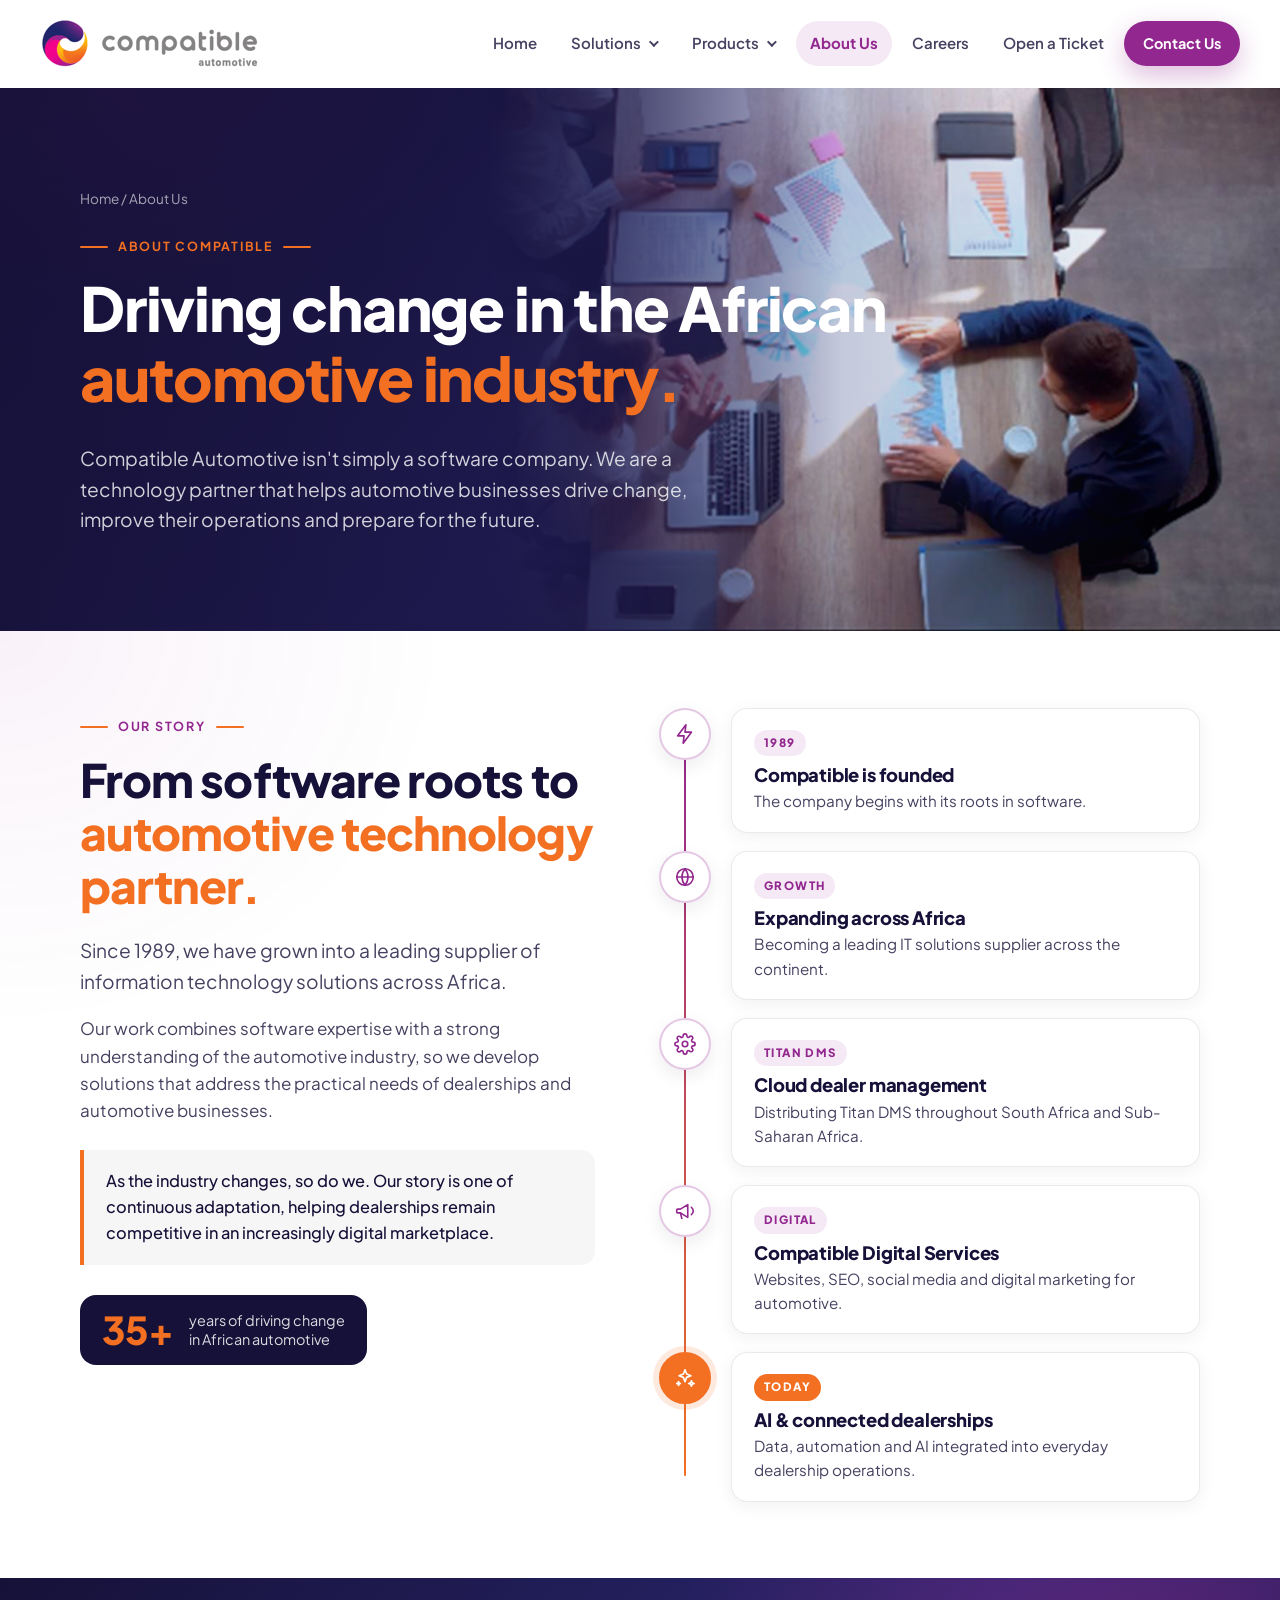
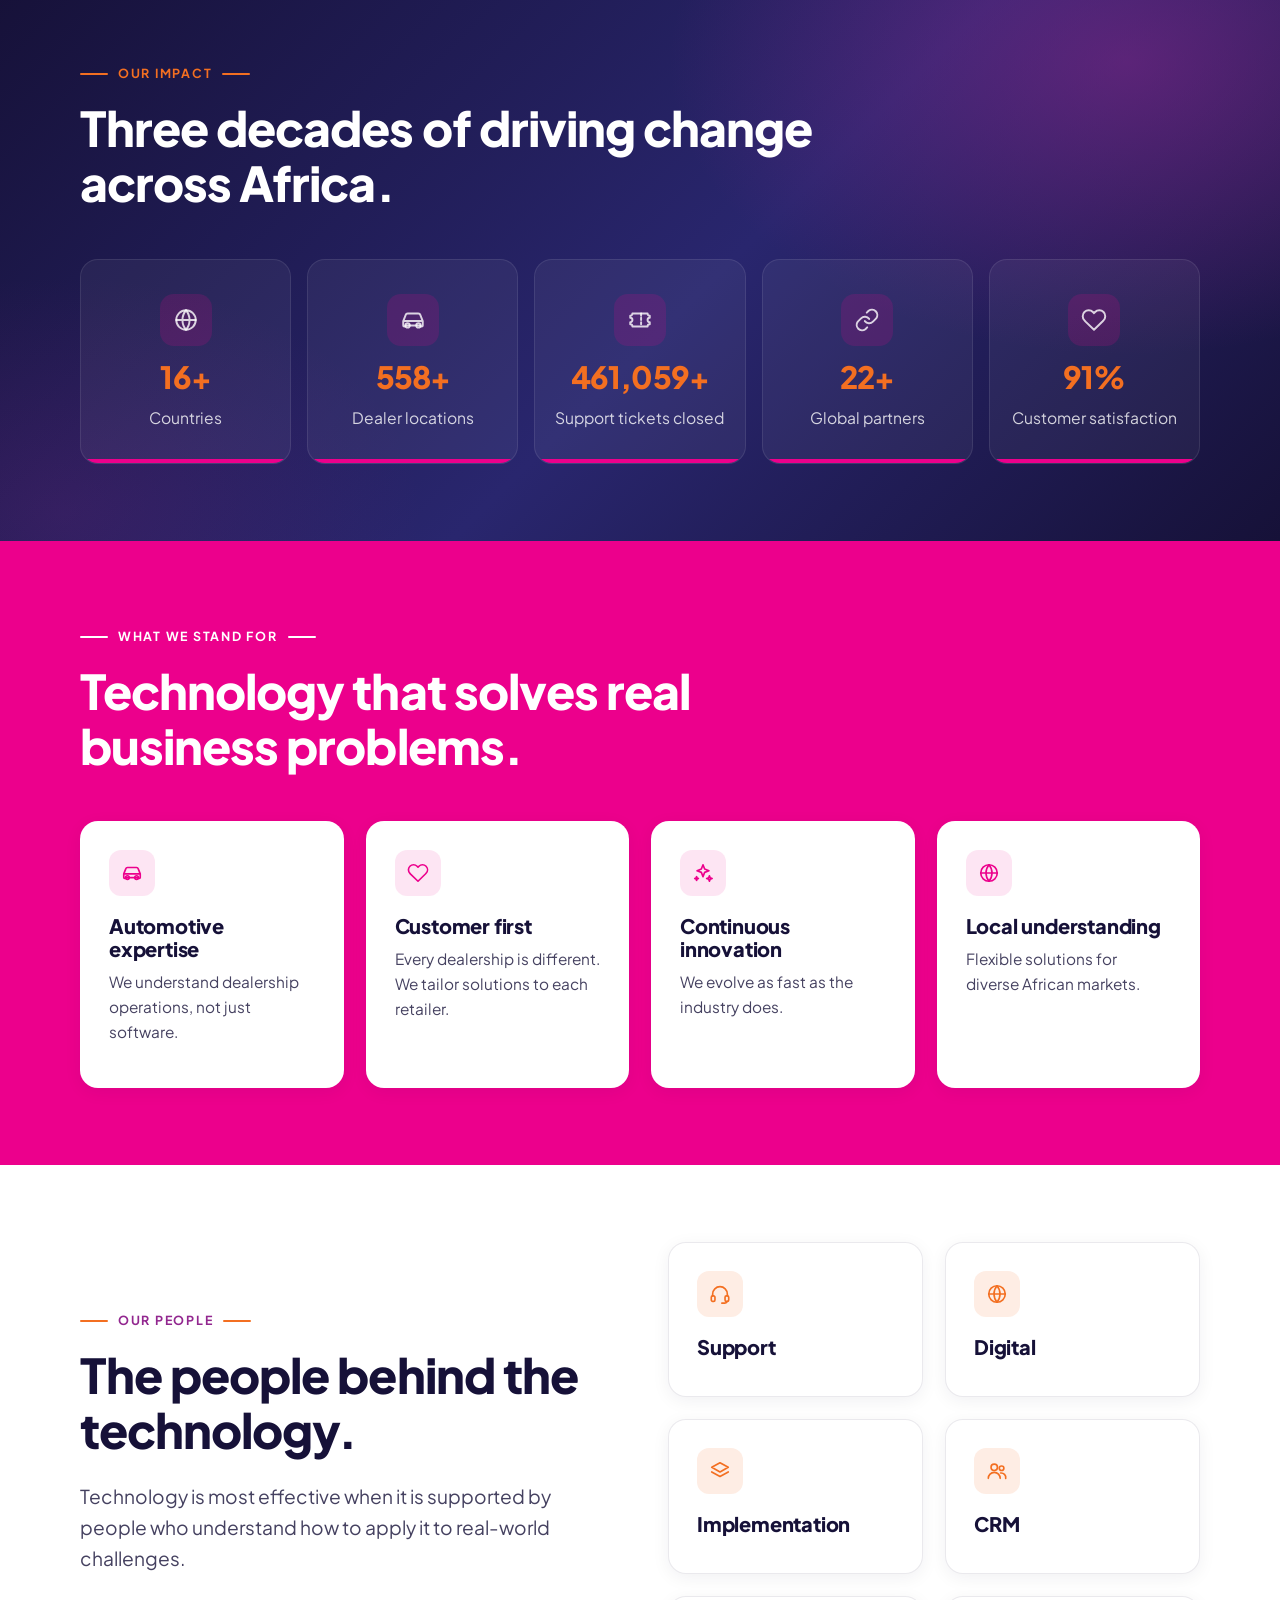
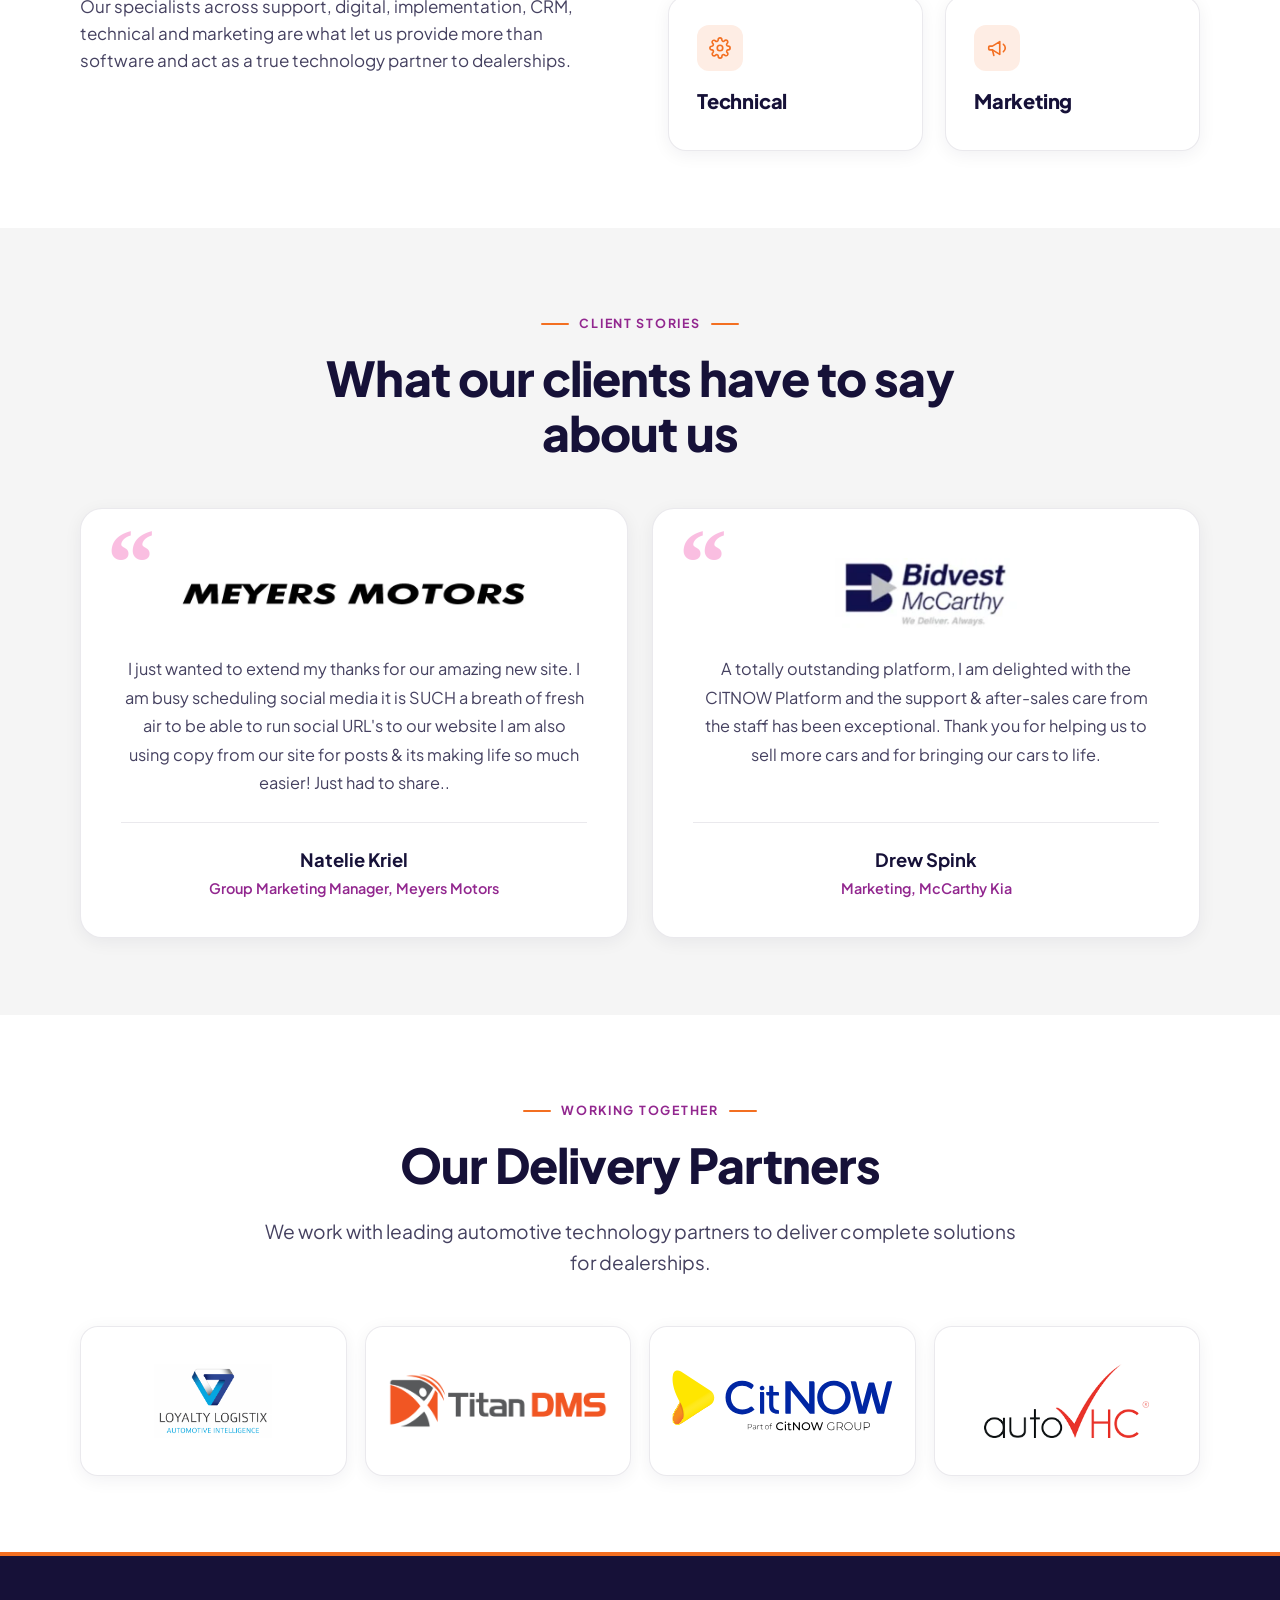
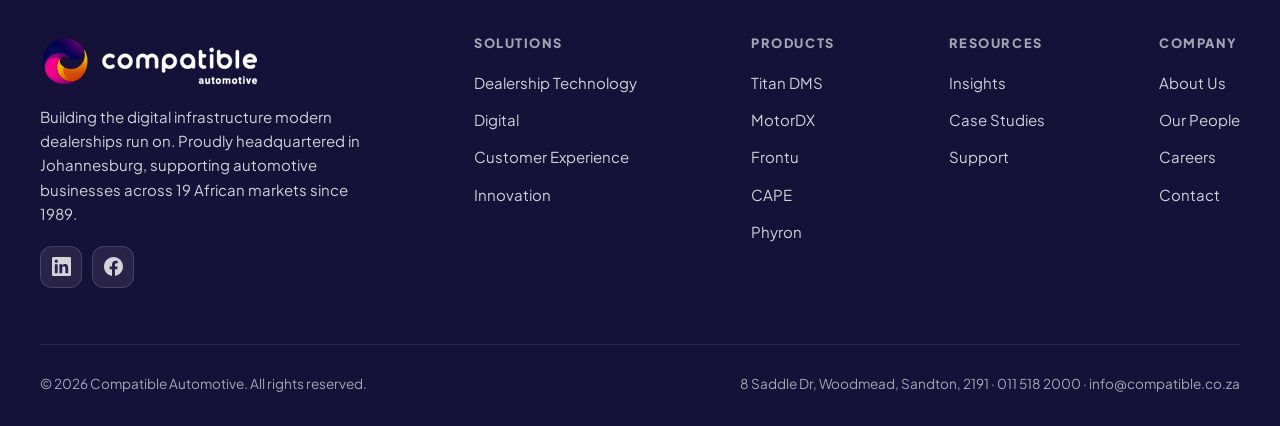
==== commit 09a86f3b: "latest updates" ====
--- a/about.html
+++ b/about.html
@@ -10,7 +10,7 @@
   <link rel="preconnect" href="https://fonts.googleapis.com">
   <link rel="preconnect" href="https://fonts.gstatic.com" crossorigin>
   <link href="https://fonts.googleapis.com/css2?family=Plus+Jakarta+Sans:wght@400;500;600;700;800&display=swap" rel="stylesheet">
-  <link rel="stylesheet" href="css/styles.css?v=20261014w">
+  <link rel="stylesheet" href="css/styles.css?v=20261015b">
 </head>
 <body data-page="about">
 <div id="site-header"></div>
@@ -19,7 +19,7 @@
   <section class="page-hero section--brand page-hero--video">
     <!-- Background video: Mixkit "Business people at work meeting" (4809), Mixkit free licence -->
     <div class="hero-bg" aria-hidden="true">
-      <video class="hero-photo page-video" autoplay muted loop playsinline preload="auto" poster="assets/video/about-poster.jpg">
+      <video class="hero-photo page-video page-video--steady" autoplay muted loop playsinline preload="auto" poster="assets/video/about-poster.jpg">
         <source src="assets/video/about.mp4" type="video/mp4">
       </video>
     </div>
@@ -148,6 +148,6 @@
 </main>
 
 <div id="site-footer"></div>
-<script src="js/main.js?v=20261014w"></script>
+<script src="js/main.js?v=20261015b"></script>
 </body>
 </html>
--- a/css/styles.css
+++ b/css/styles.css
@@ -1006,3 +1006,22 @@
 /* Shorter training form: compact department tiles */
 .dept > span { padding: 16px 10px 14px; }
 .dept-ico { width: 42px; height: 42px; }
+
+/* ---------- Social media buttons ---------- */
+.social { display: flex; gap: 10px; margin-top: 20px; }
+.social-btn {
+  width: 42px; height: 42px; border-radius: 12px; display: grid; place-items: center; color: #fff;
+  background: rgba(255, 255, 255, .08); border: 1px solid rgba(255, 255, 255, .14); transition: background .2s, transform .2s, border-color .2s;
+}
+.social-btn svg { width: 19px; height: 19px; }
+.social-btn:hover, .social-btn:focus-visible { background: var(--magenta); border-color: var(--magenta); transform: translateY(-2px); }
+.social-btn--light { color: var(--purple); background: rgba(146, 39, 143, .1); border-color: transparent; }
+.social-btn--light:hover, .social-btn--light:focus-visible { color: #fff; background: var(--purple); border-color: var(--purple); }
+.contact-follow { display: flex; align-items: center; justify-content: center; gap: 12px; margin-top: 24px; }
+.contact-follow span { font-weight: 700; color: var(--navy); margin-right: 4px; }
+/* Bright photos (e.g. Careers) need a deeper wash behind the headline */
+.page-hero--bright .hero-bg::after {
+  background: linear-gradient(90deg, rgba(22, 17, 56, .94) 0%, rgba(22, 17, 56, .82) 45%, rgba(41, 38, 110, .45) 72%, rgba(41, 38, 110, .2) 100%);
+}
+/* Steady video: no zoom/pan drift, so handheld footage doesn't look shaky */
+.page-hero--video .page-video--steady { animation: none; transform: none; }
